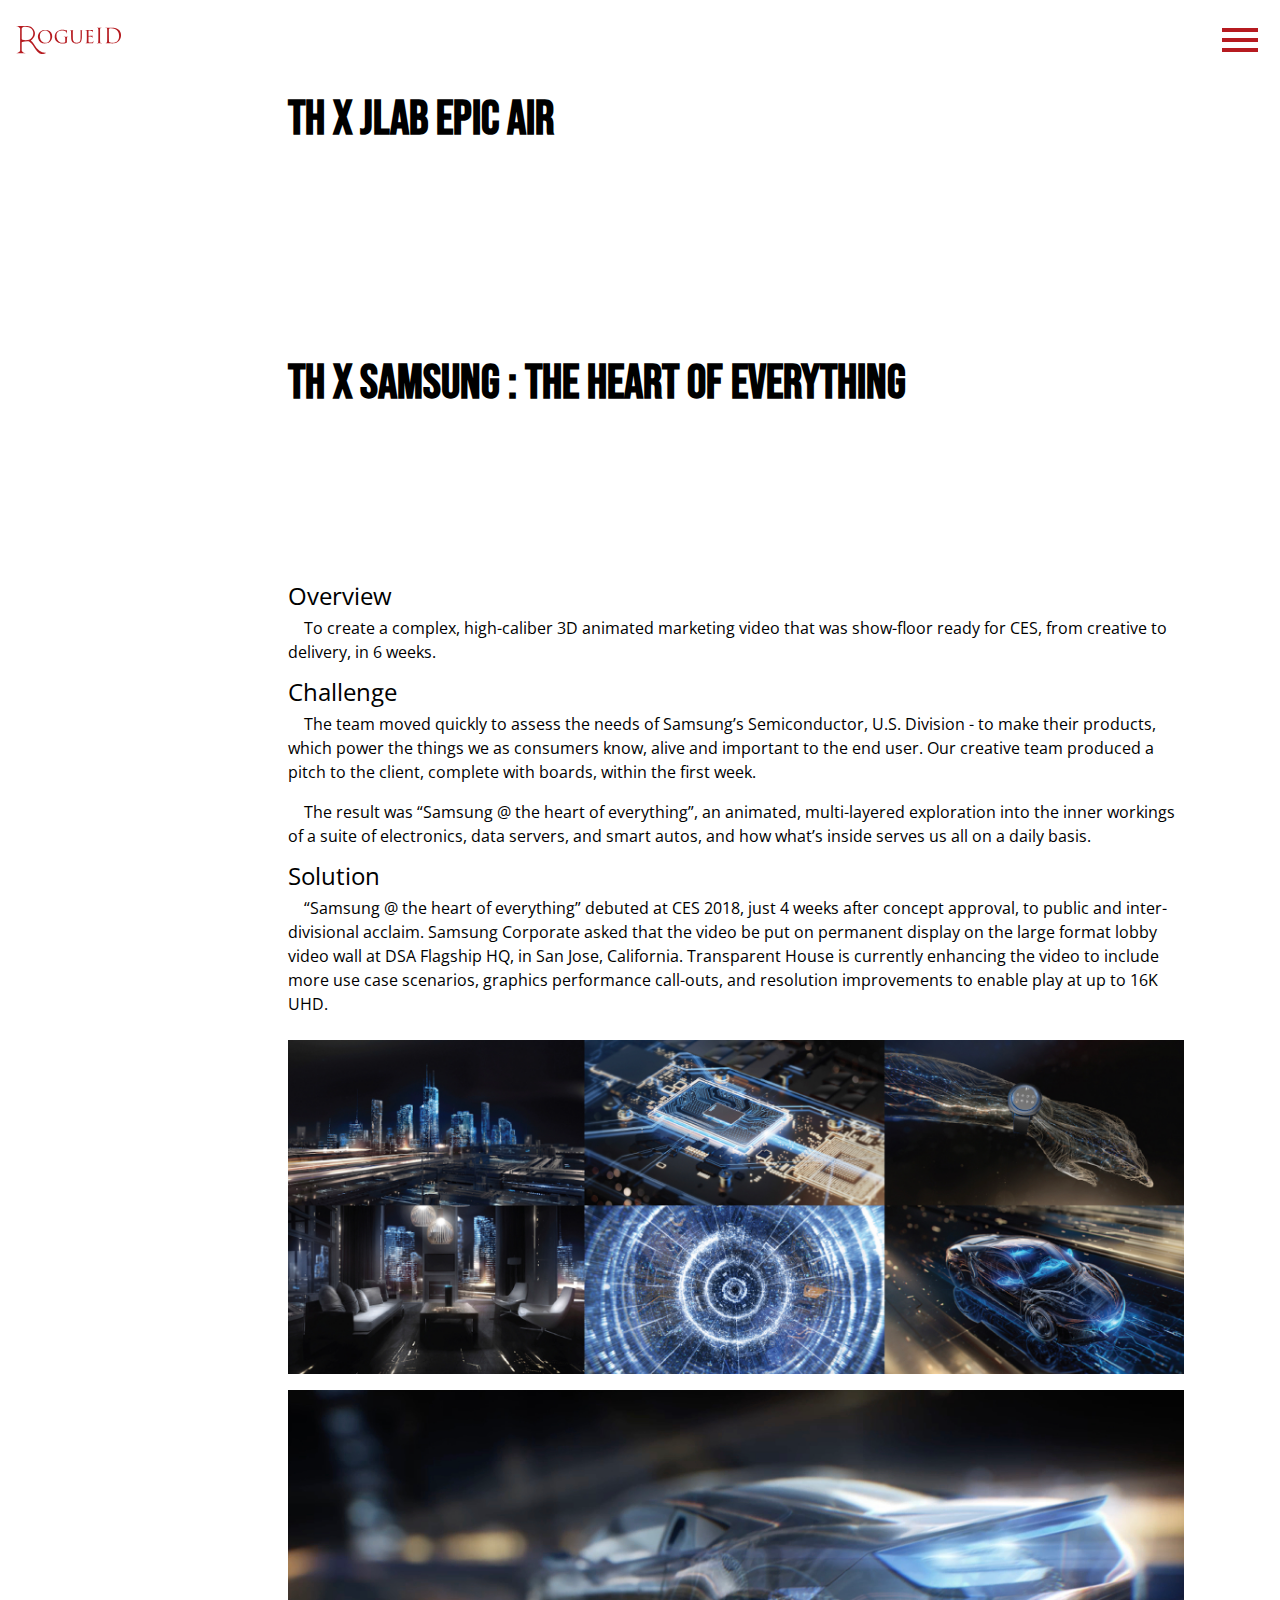
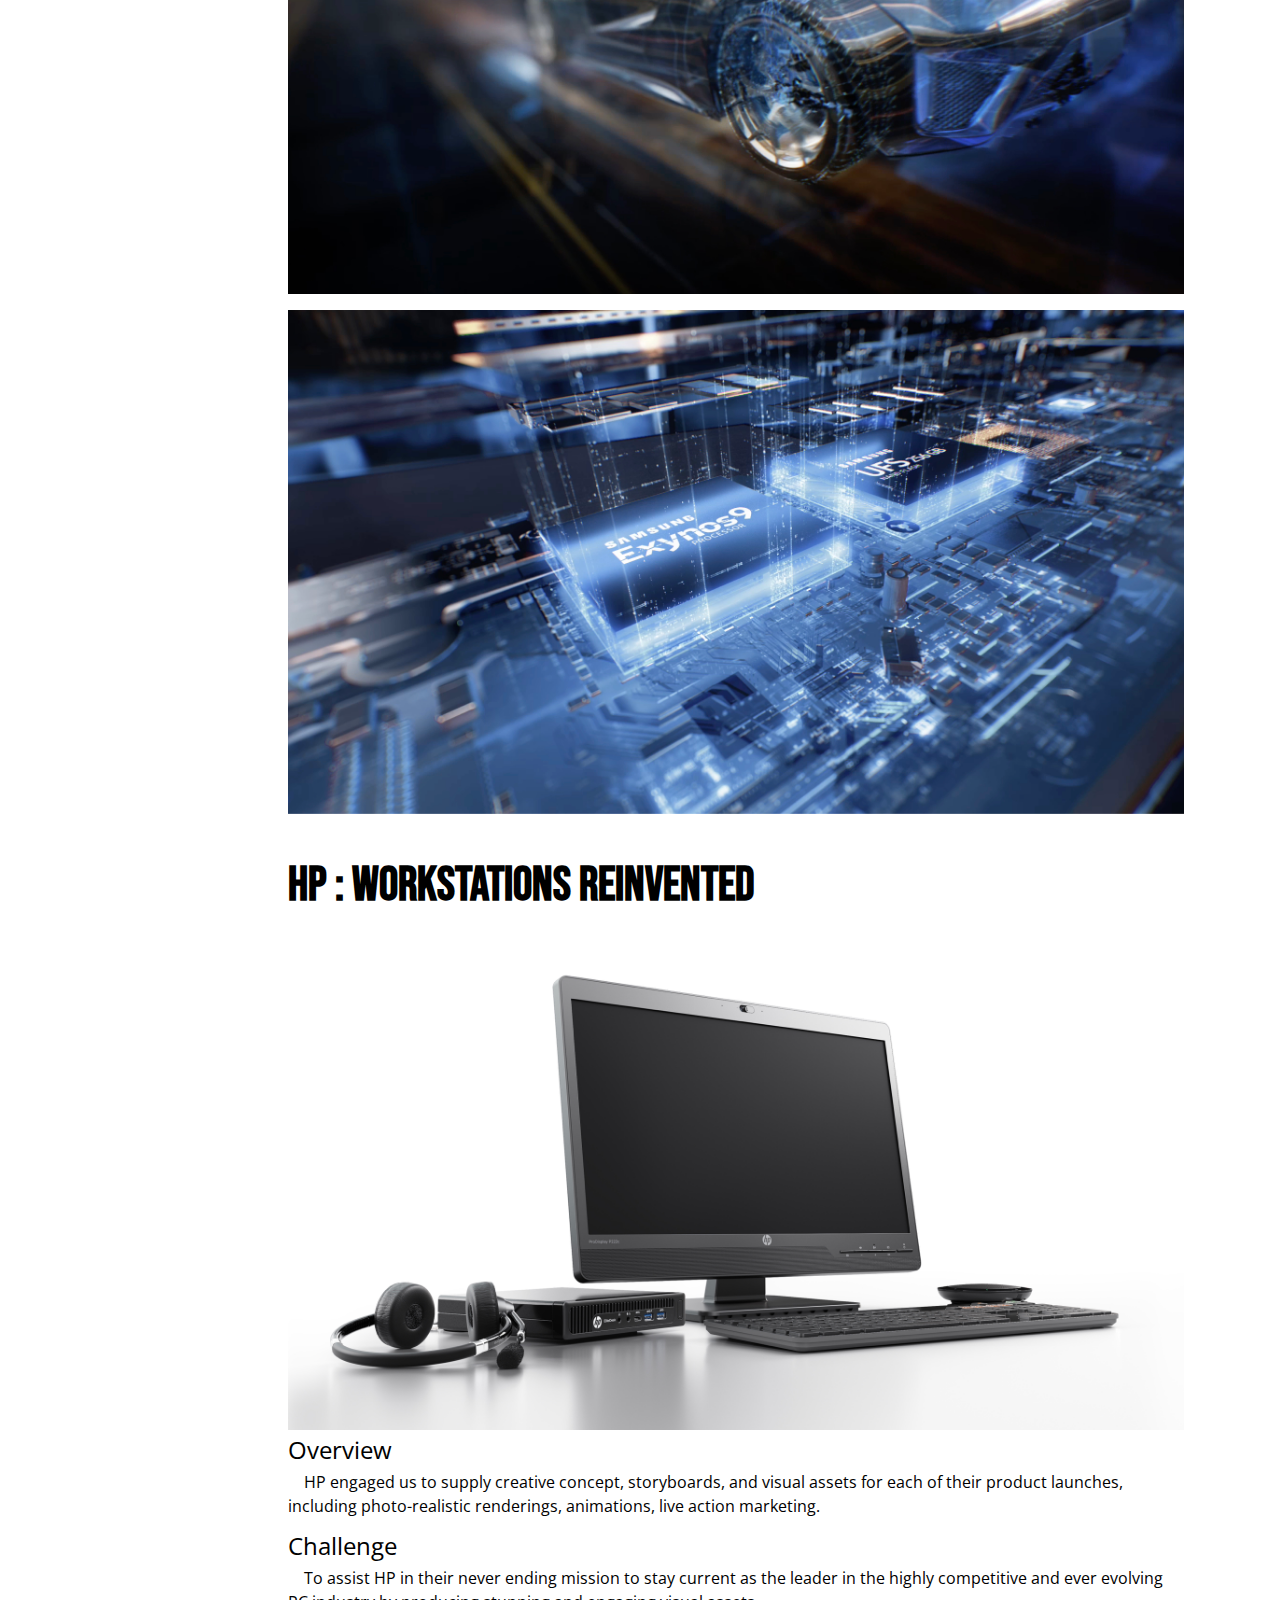
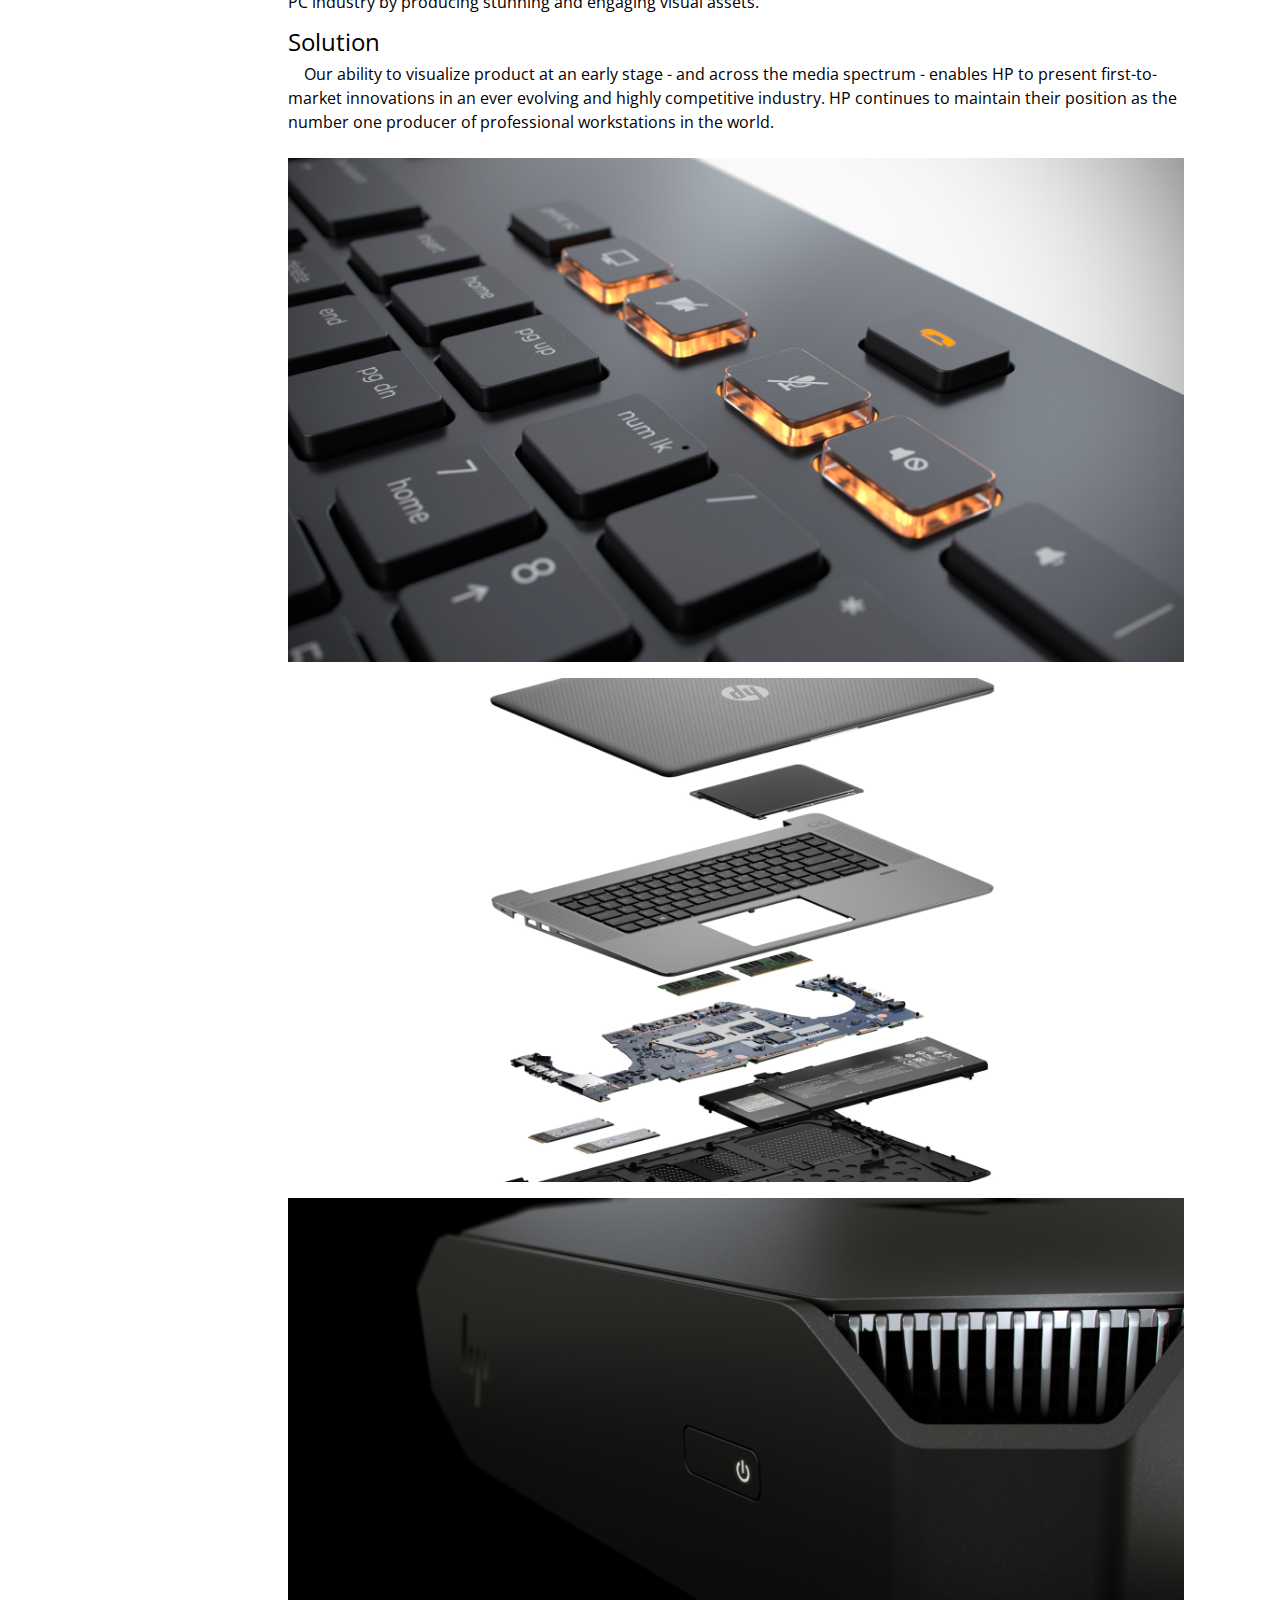
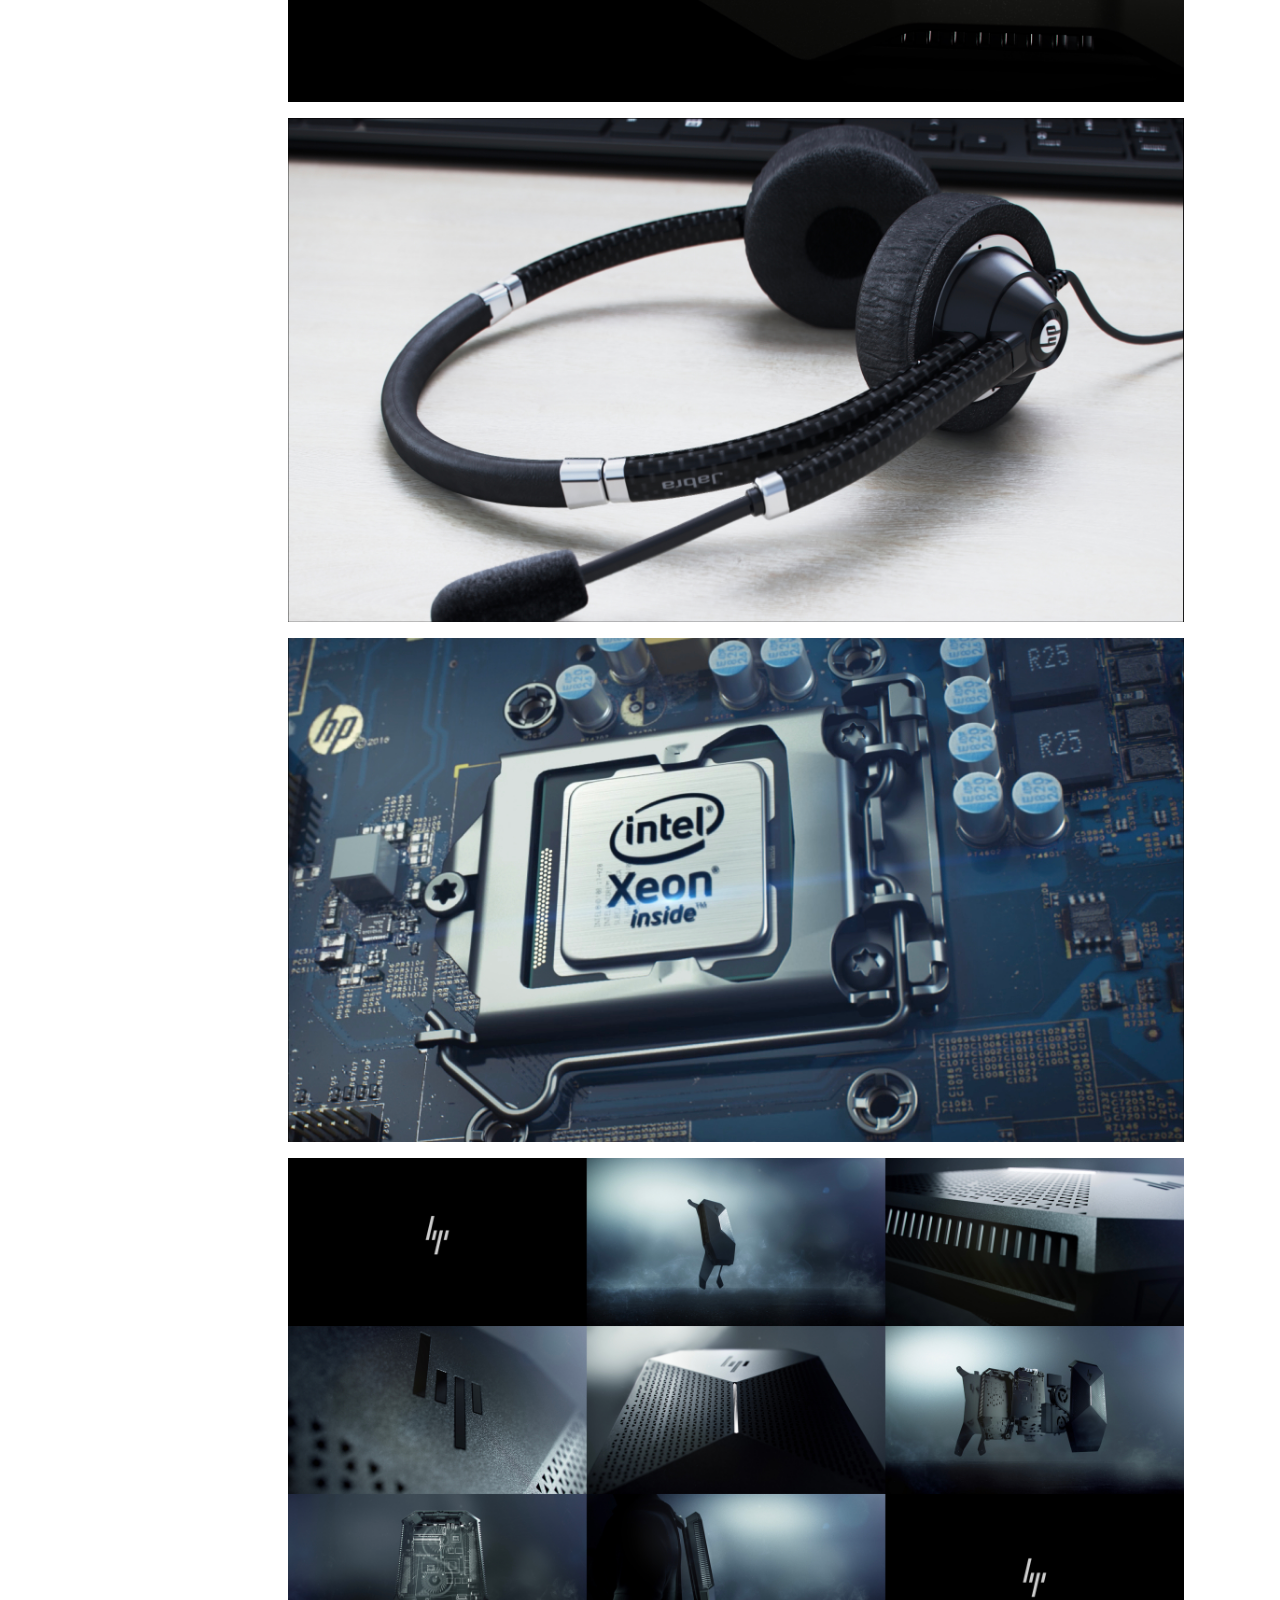
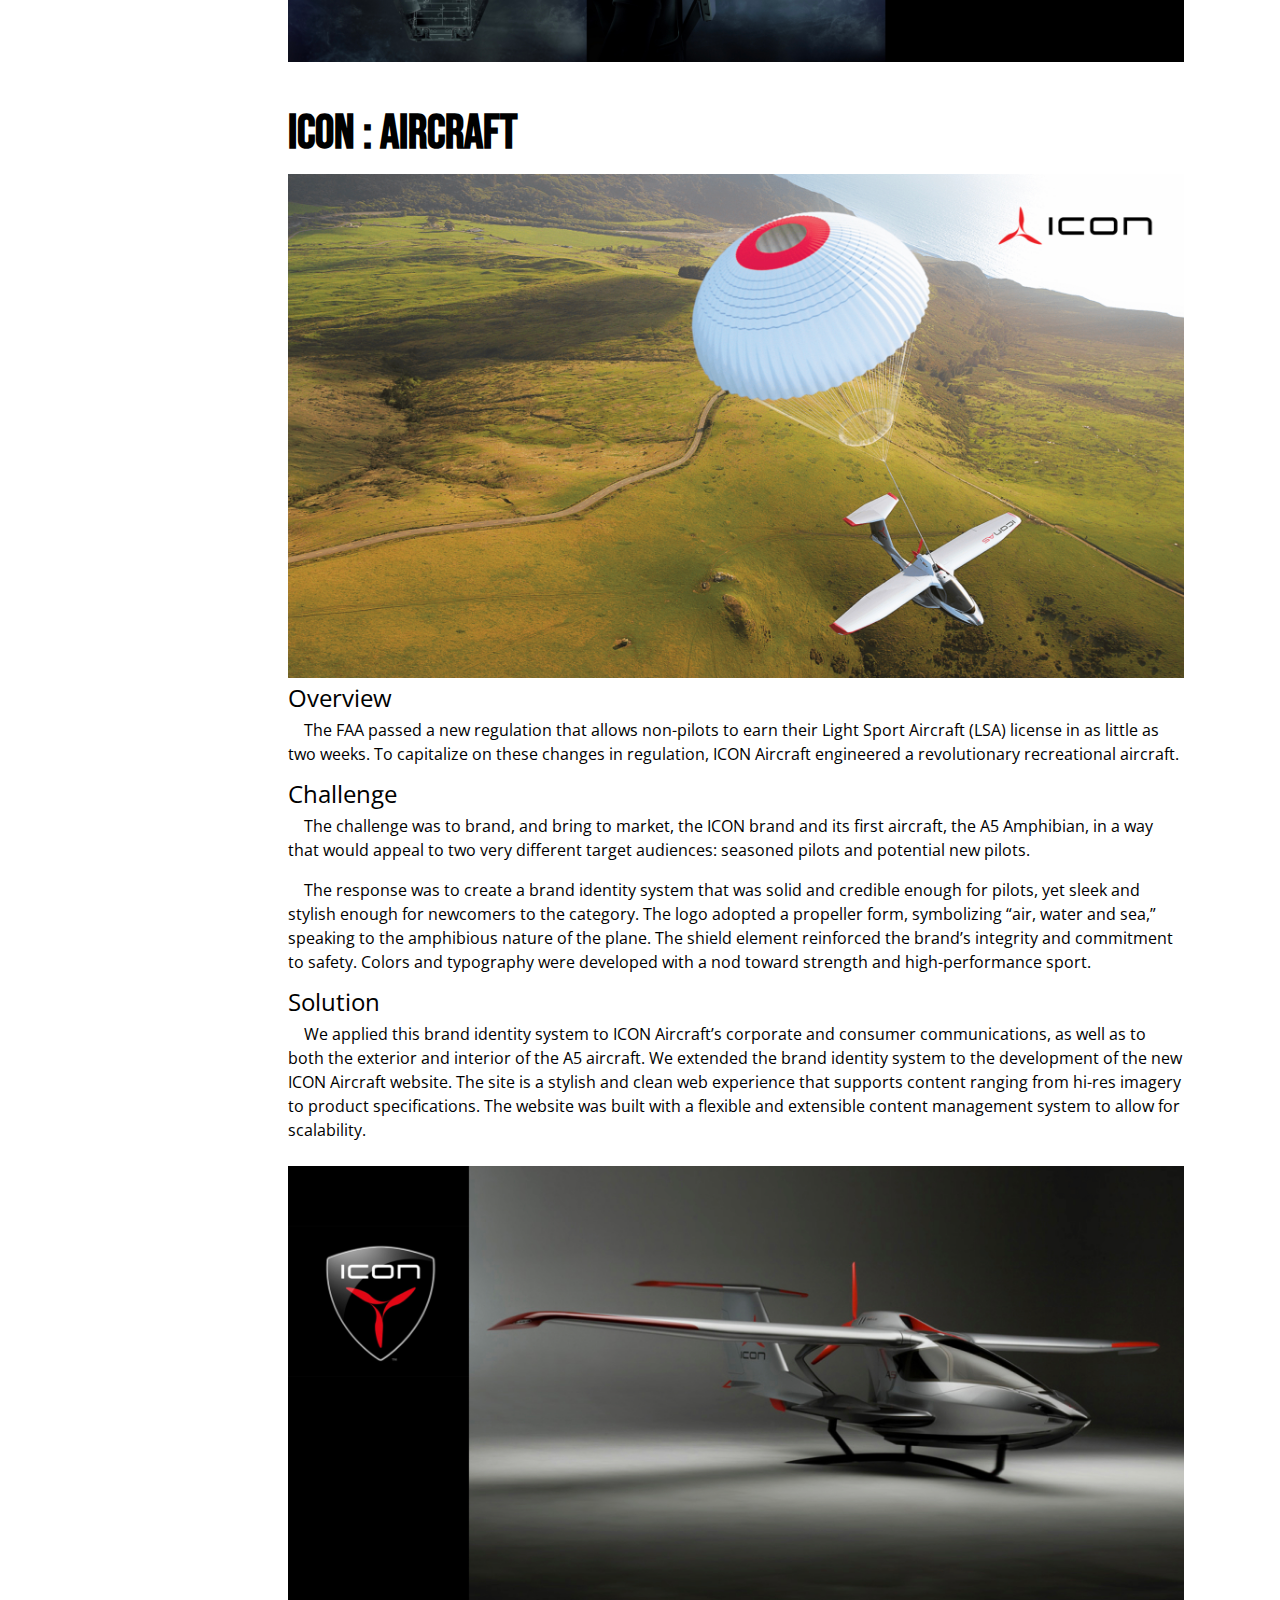
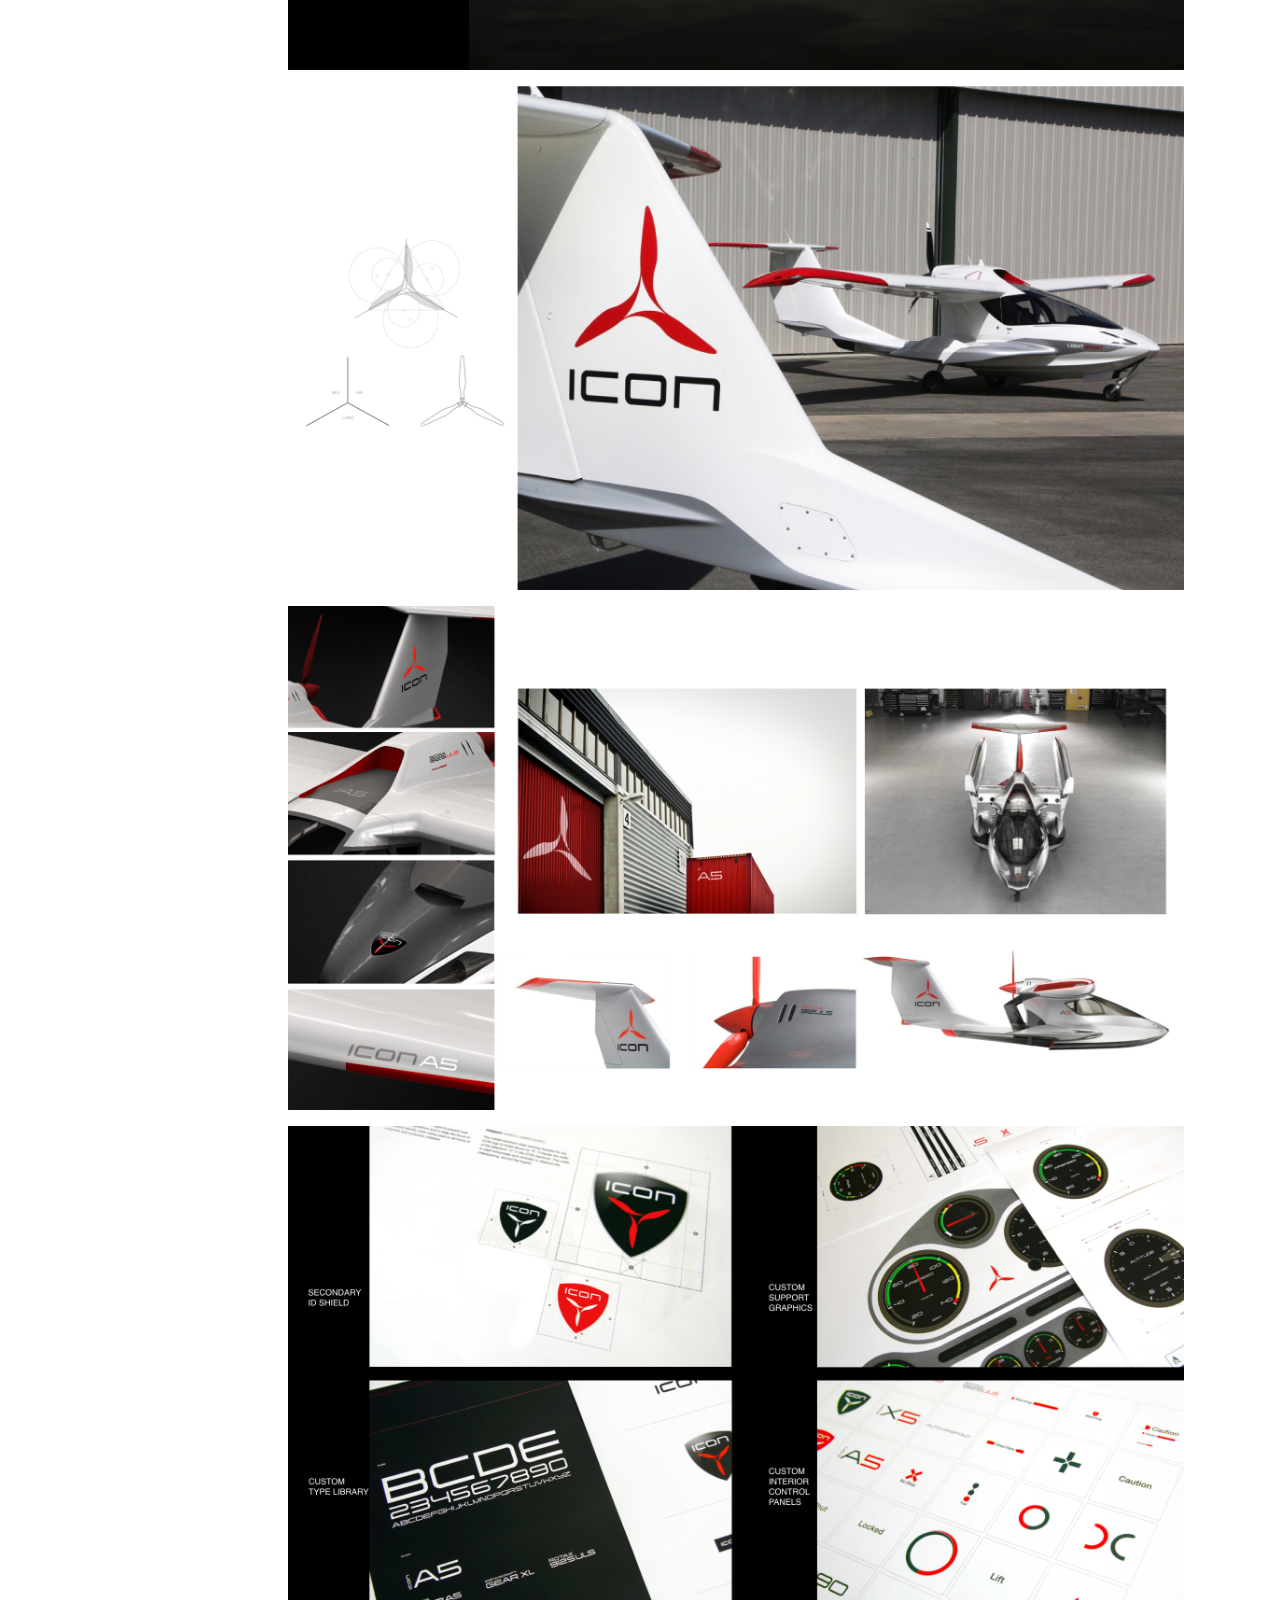
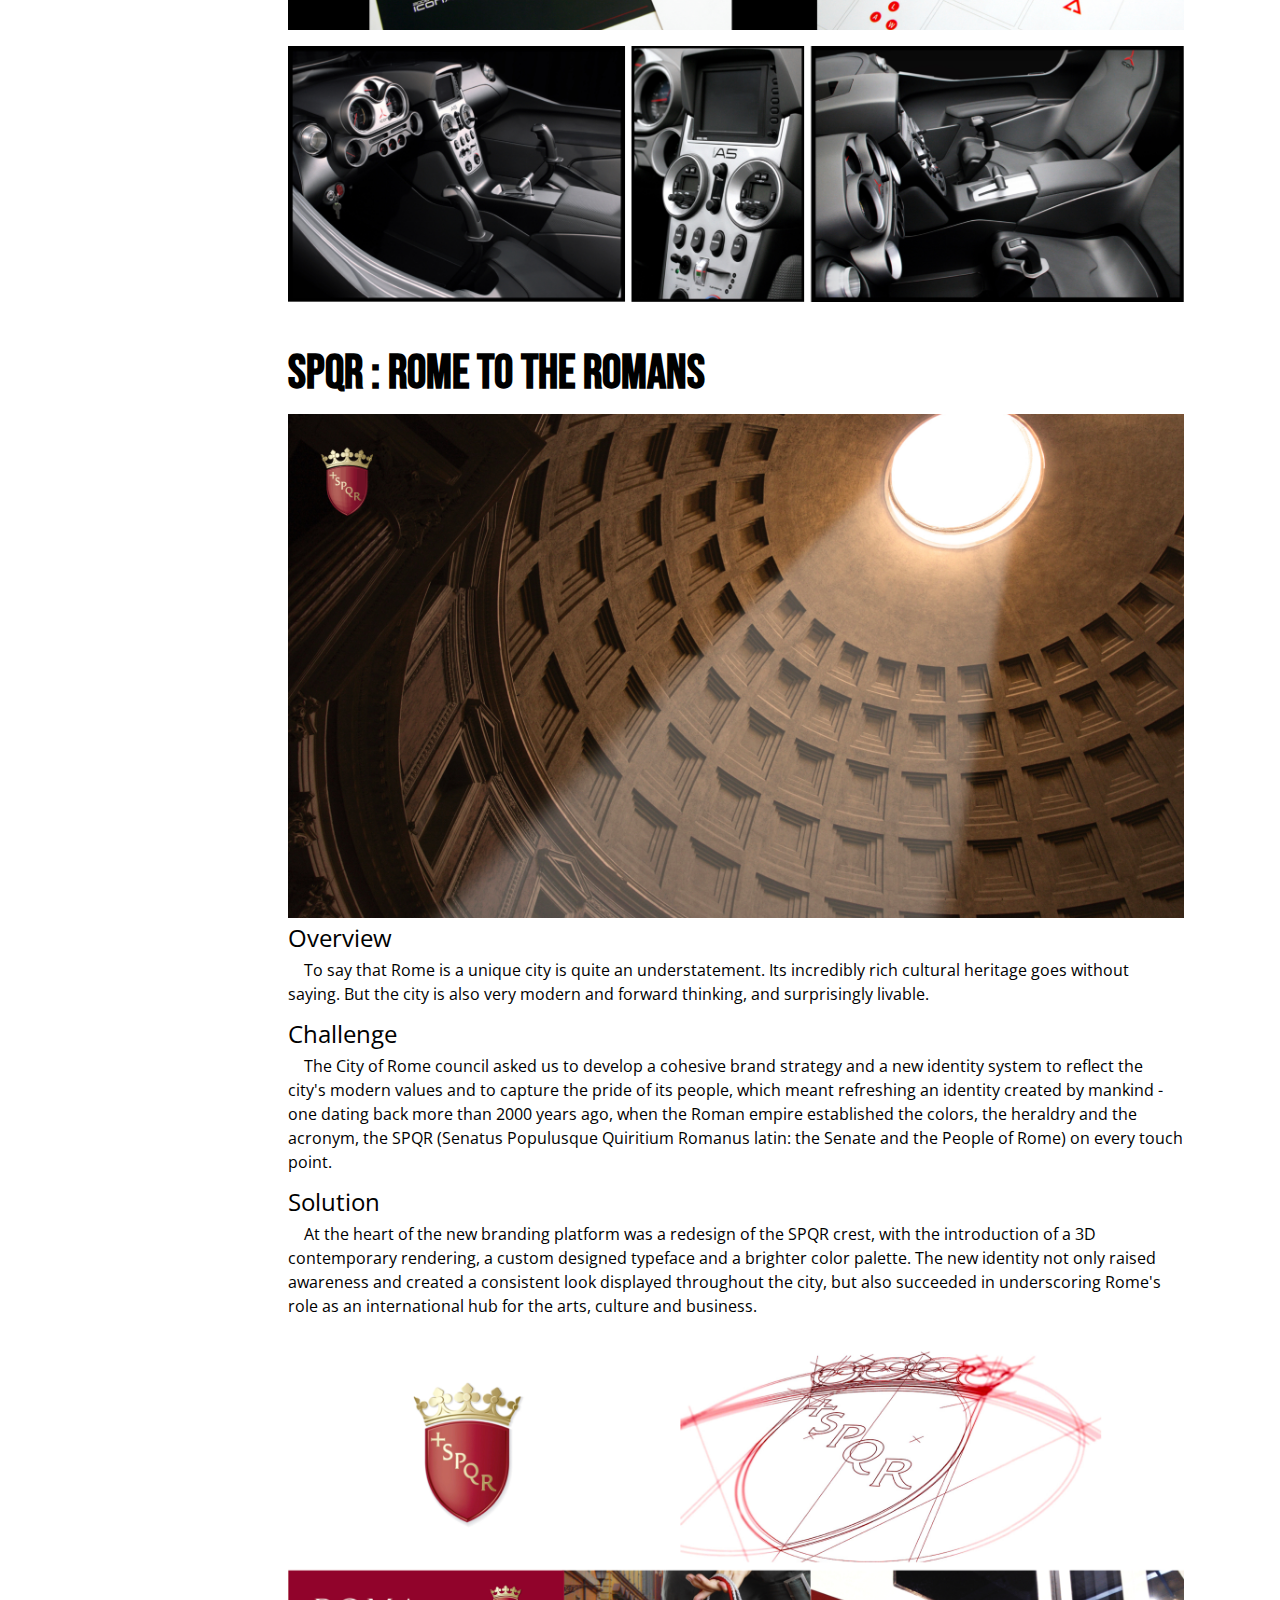
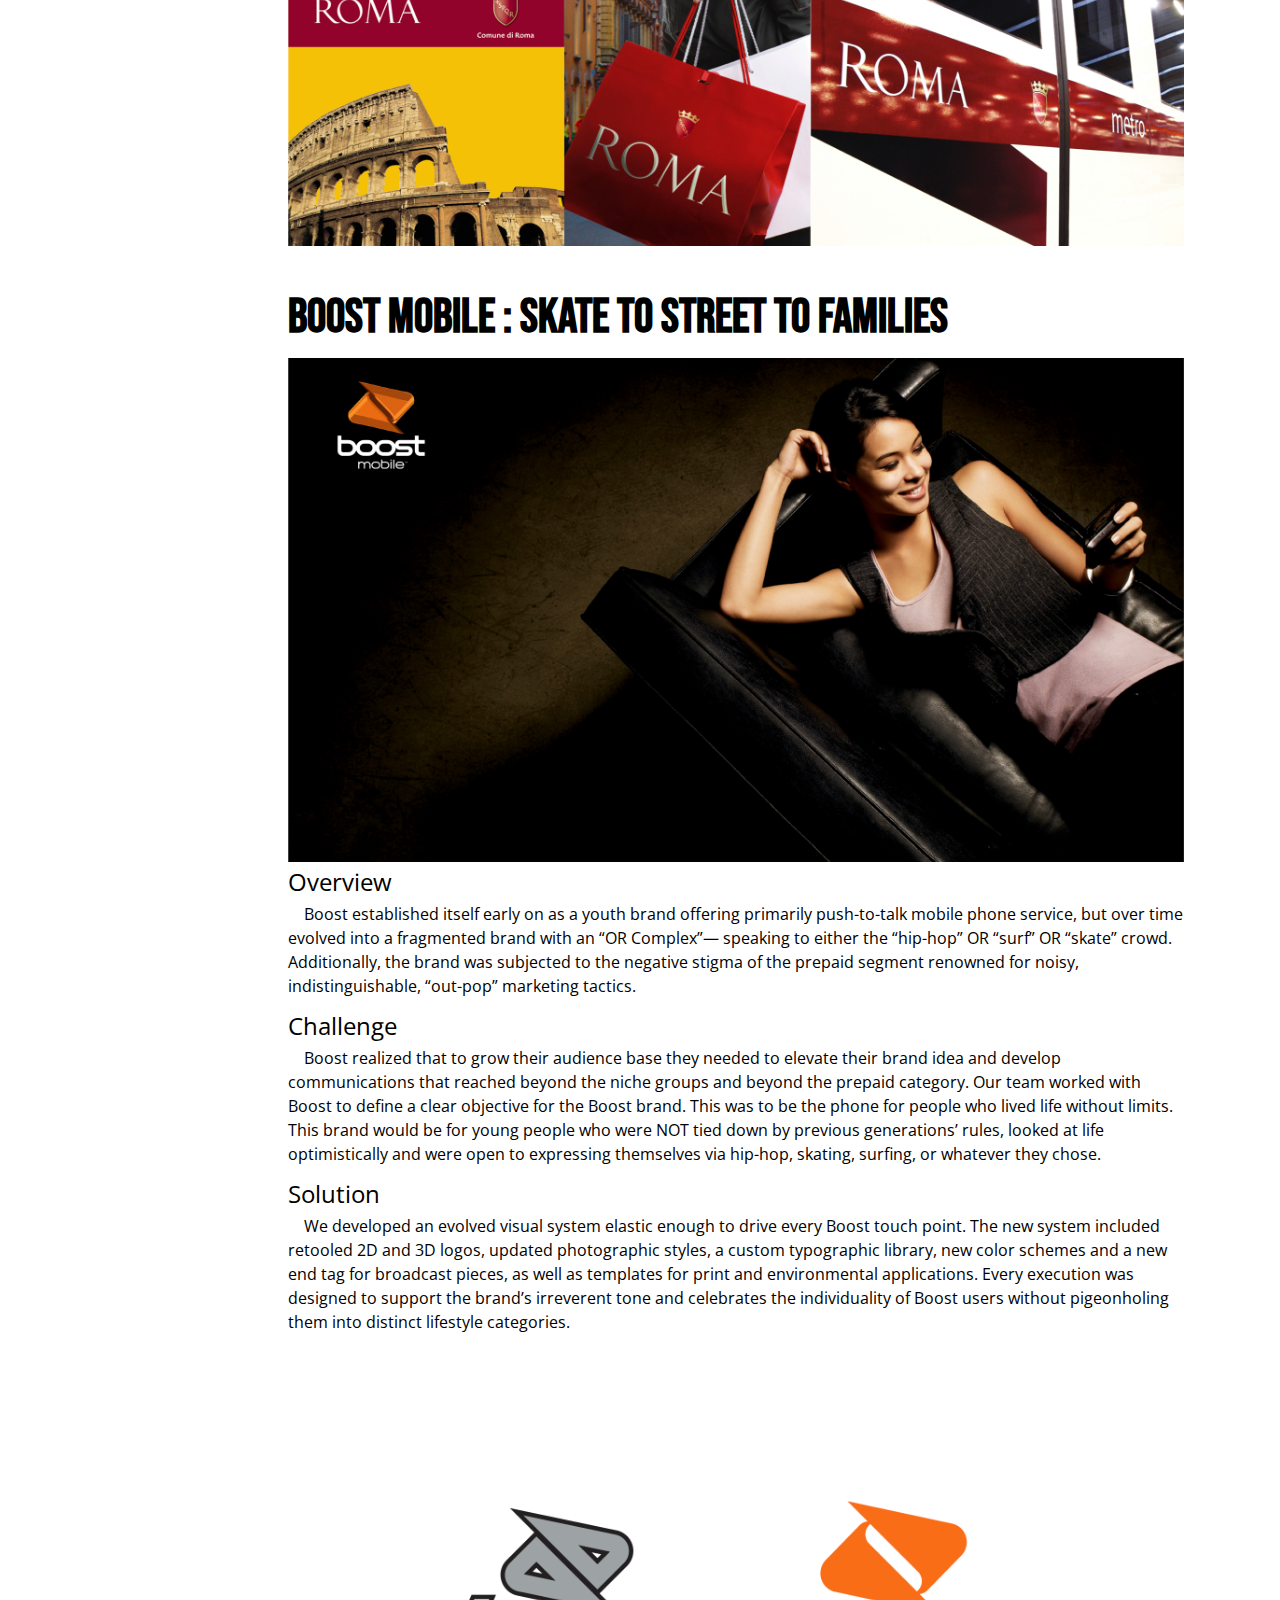
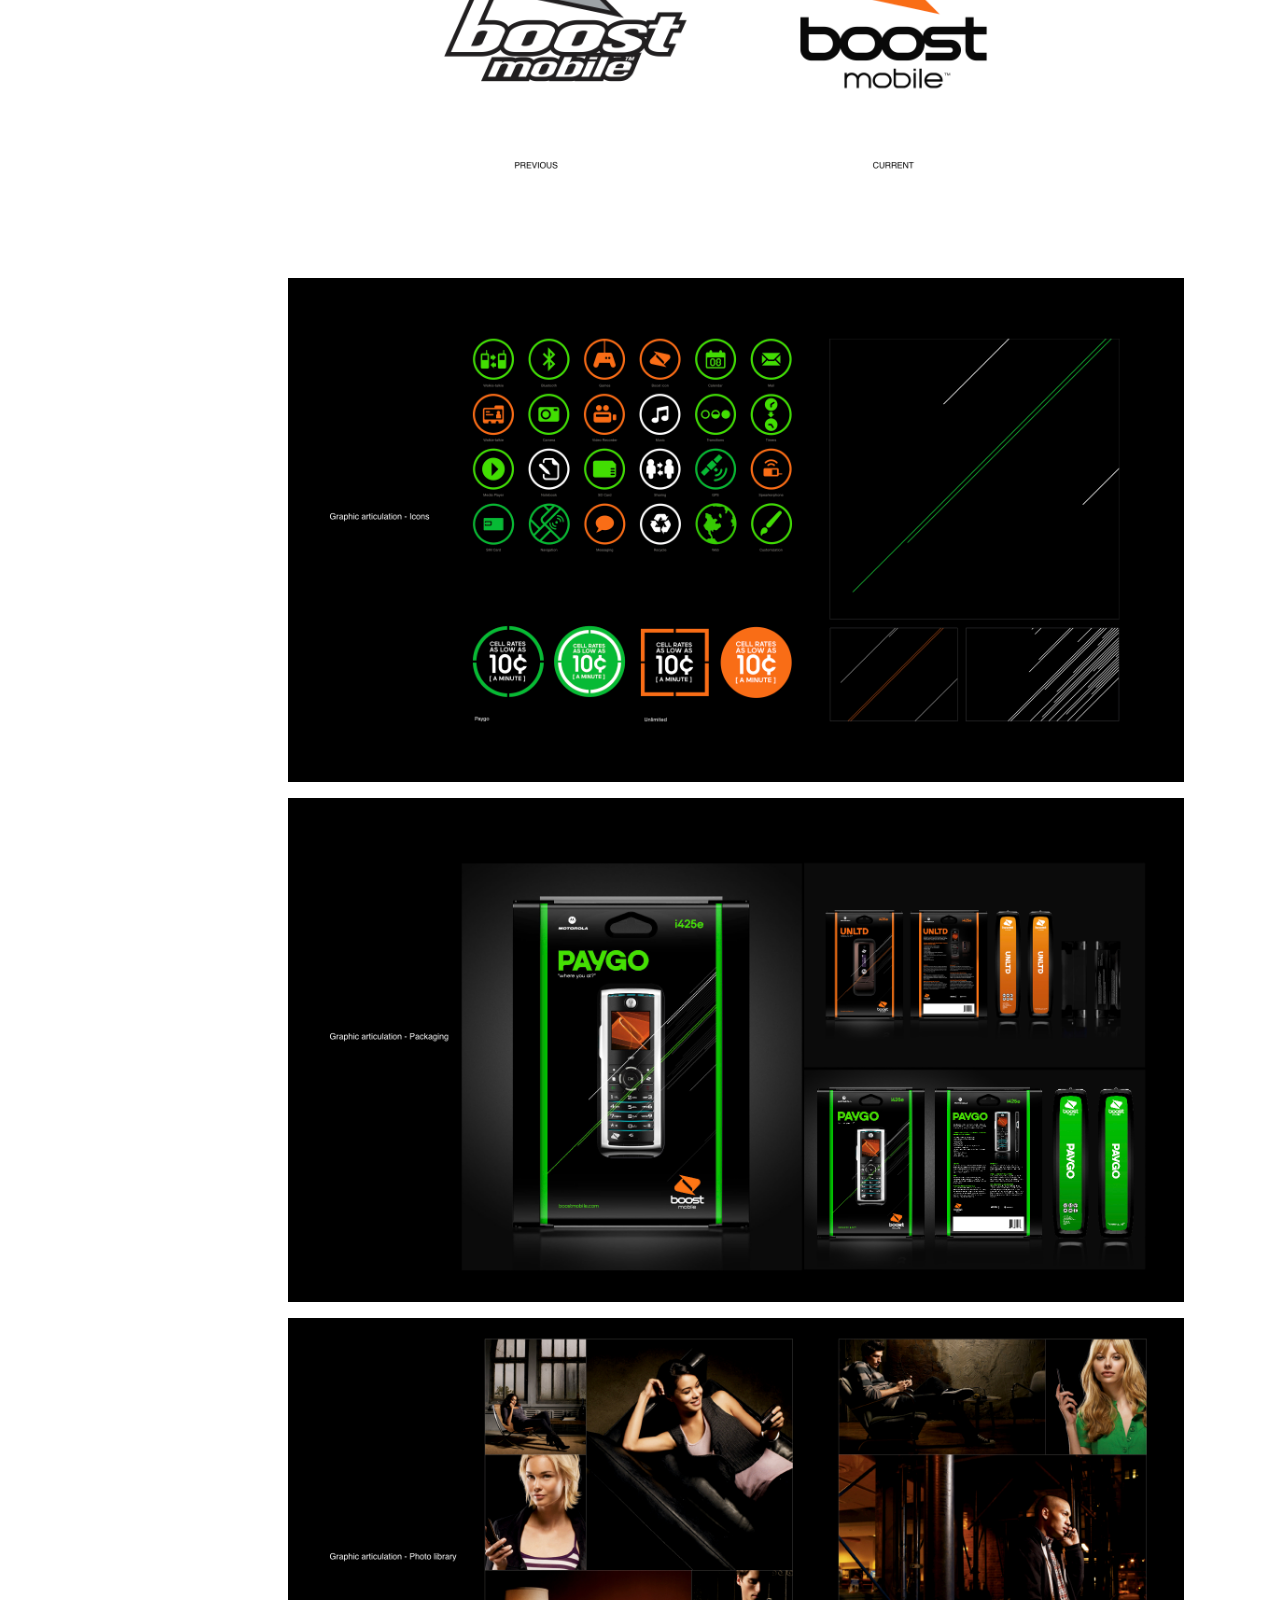
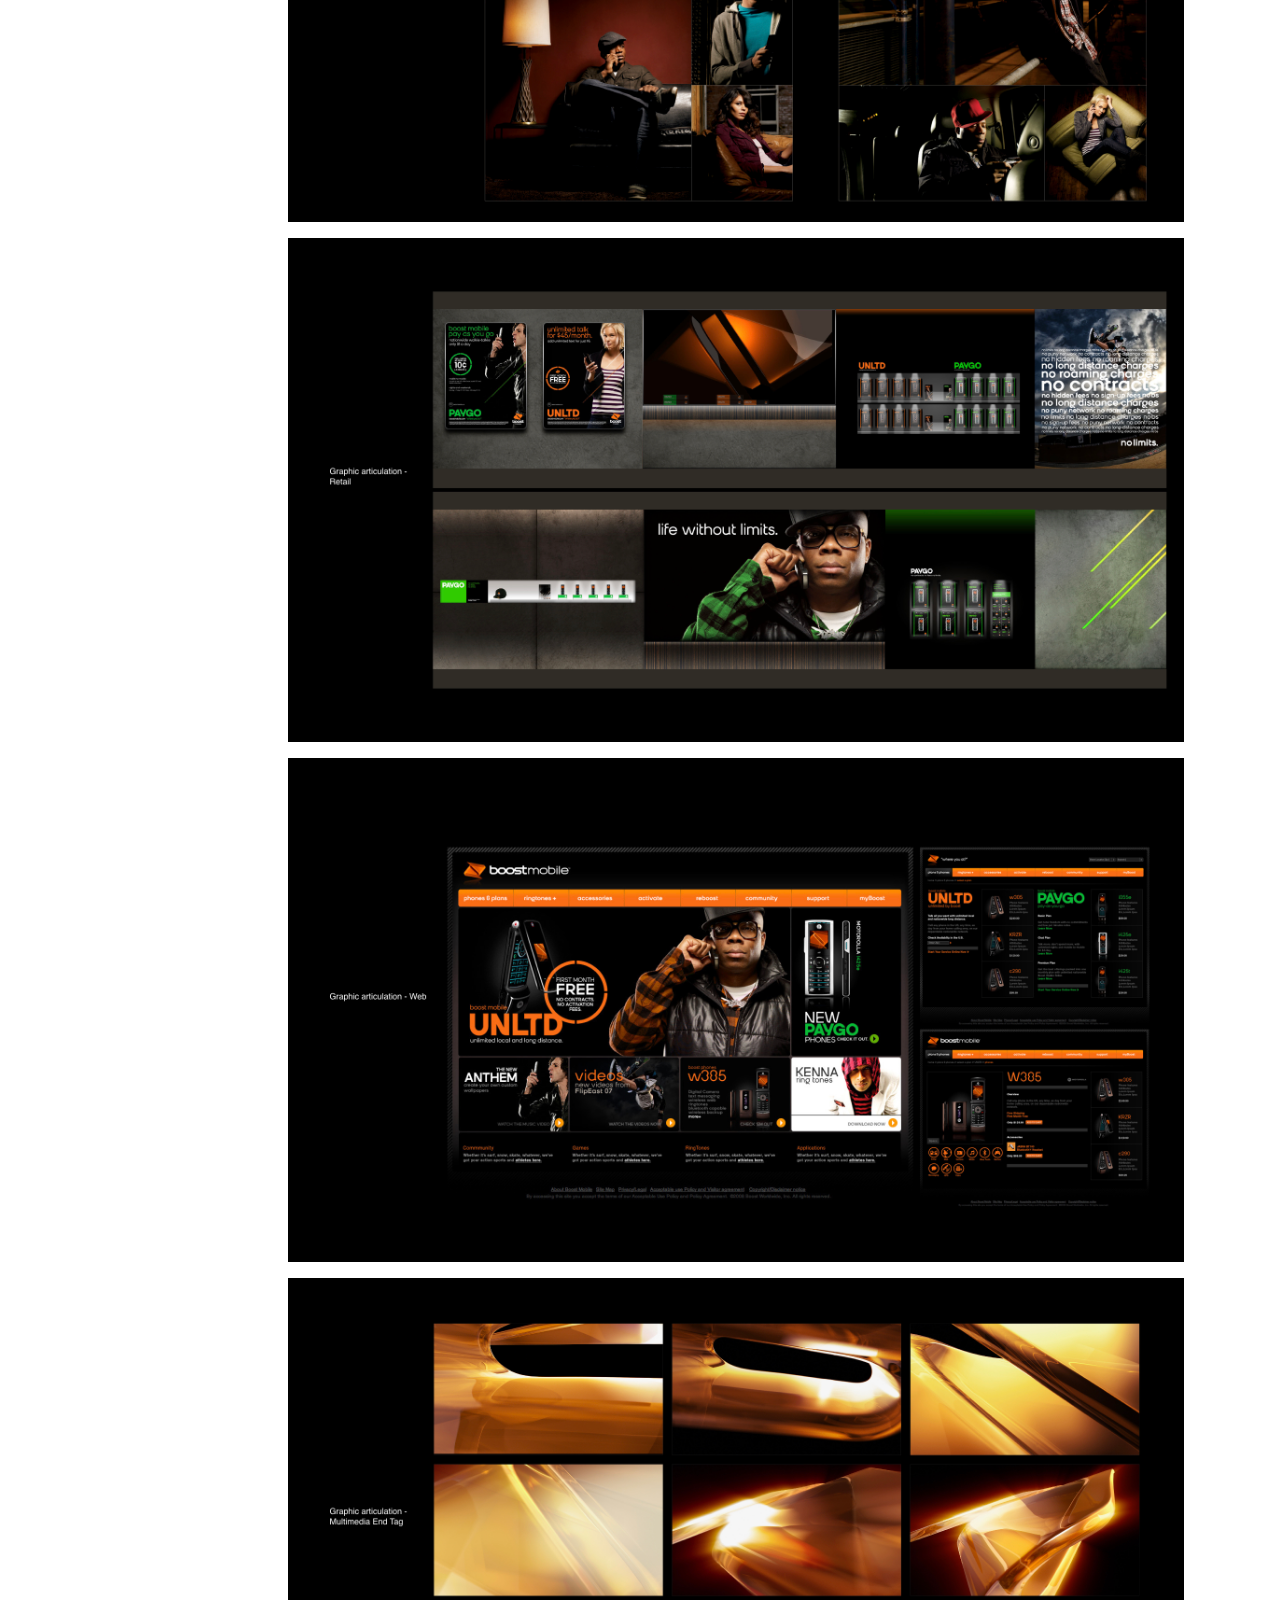
==== work.html @ 90e67fc9 "init commit" ====
<!DOCTYPE html>
<html lang="en">
<head>
    <meta charset="UTF-8">
    <meta http-equiv="X-UA-Compatible" content="IE=edge">
    <meta name="viewport" content="width=device-width, initial-scale=1.0">
    <link rel="stylesheet" type="text/css" href="./css/reset.css">
    <link rel="stylesheet" type="text/css" media="screen" href="./css/style.css">
    <link rel="stylesheet" href="https://fonts.googleapis.com/icon?family=Material+Icons">
    <script src="https://cdnjs.cloudflare.com/ajax/libs/jquery/3.6.0/jquery.min.js"
        integrity="sha512-894YE6QWD5I59HgZOGReFYm4dnWc1Qt5NtvYSaNcOP+u1T9qYdvdihz0PPSiiqn/+/3e7Jo4EaG7TubfWGUrMQ=="
        crossorigin="anonymous" referrerpolicy="no-referrer"></script>
    <link rel="shortcut icon" type="image/png" href="./images/branding/icon.png" />
    <title>Work</title>
</head>
<body>
    <nav>
        <logo><a href="./index.html"><img src="./images/branding/logo.svg"/></a></logo>
        <span id="hamburger" class="material-icons">
            menu
        </span>
        <side-bar>
            <h3><a href="./index.html" class="effect-underline">Home</a></h3>
            <h3><a href="./index.html#about" class="effect-underline">About</a></h3>
            <h3><a href="./index.html#contact" class="effect-underline">Contact</a></h3>
        </side-bar>
    </nav>
    <modal>
        <h2 class="close">X</h2>
        <img src="">
        <video autoplay loop poster=""><source src="" type="video/mp4"/></video>
    </modal>
    <case-studies>
        <div class="case-study" id="tp1">
            <h1>TH x JLab Epic Air</h1>
            <video autoplay muted loop>
                <source src="./images/transparent-house/CaseStudy1-THxJLabEpicAir.mp4" type="video/mp4"/>
            </video>
        </div>
        <div class="case-study" id="tp2">
            <h1>TH x Samsung : The Heart of Everything</h1>
            <video autoplay muted loop>
                <source src="./images/transparent-house/CaseStudy2-THxSamsungTheHeartofEverything.mp4" type="video/mp4"/>
            </video>
            <h4>Overview</h4>
            <div class="paragraph">
                <p>To create a complex, high-caliber 3D animated marketing video that was show-floor ready for CES, from creative to delivery, in 6 weeks. </p>
            </div>
            <h4>Challenge</h4>
            <div class="paragraph">
                <p>The team moved quickly to assess the needs of Samsung’s Semiconductor, U.S. Division - to make their products, which power the things we as consumers know, alive and important to the end user. Our creative team produced a pitch to the client, complete with boards, within the first week.</p>
            </div>
            <div class="paragraph">
                <p>The result was “Samsung @ the heart of everything”, an animated, multi-layered exploration into the inner workings of a suite of electronics, data servers, and smart autos, and how what’s inside serves us all on a daily basis.</p>
            </div>
            <h4>Solution</h4>
            <div class="paragraph">
                <p>“Samsung @ the heart of everything” debuted at CES 2018, just 4 weeks after concept approval, to public and inter-divisional acclaim. Samsung Corporate asked that the video be put on permanent display on the large format lobby video wall at DSA Flagship HQ, in San Jose, California. Transparent House is currently enhancing the video to include more use case scenarios, graphics performance call-outs, and resolution improvements to enable play at up to 16K UHD.</p>
            </div>
            <div class="work-picture">
                <img src="./images/transparent-house/samsung1.jpg"/>
            </div>
            <div class="work-picture">
                <img src="./images/transparent-house/samsung2.jpeg"/>
            </div>
            <div class="work-picture">
                <img src="./images/transparent-house/samsung3.jpeg"/>
            </div>
        </div>
        <div class="case-study" id="tp5">
            <h1>HP : Workstations Reinvented</h1>
            <div class="work-picture">
                <img src="./images/transparent-house/hp/hp.001.jpeg"/>
            </div>
            <h4>Overview</h4>
            <div class="paragraph">
                <p>HP engaged us to supply creative concept, storyboards, and visual assets for each of their product launches, including photo-realistic renderings, animations, live action marketing.</p>
            </div>
            <h4>Challenge</h4>
            <div class="paragraph">
                <p>To assist HP in their never ending mission to stay current as the leader in the highly competitive and ever evolving PC industry by producing stunning and engaging visual assets.</p>
            </div>
            <h4>Solution</h4>
            <div class="paragraph">
                <p>Our ability to visualize product at an early stage - and across the media spectrum - enables HP to present first-to-market innovations in an ever evolving and highly competitive industry. HP continues to maintain their position as the number one producer of professional workstations in the world.</p>
            </div>
            <div class="work-picture">
                <img src="./images/transparent-house/hp/hp.002.jpeg"/>
            </div>
            <div class="work-picture">
                <img src="./images/transparent-house/hp/hp.003.jpeg"/>
            </div>
            <div class="work-picture">
                <img src="./images/transparent-house/hp/hp.004.jpeg"/>
            </div>
            <div class="work-picture">
                <img src="./images/transparent-house/hp/hp.005.jpeg"/>
            </div>
            <div class="work-picture">
                <img src="./images/transparent-house/hp/hp.006.jpeg"/>
            </div>
            <div class="work-picture">
                <img src="./images/transparent-house/hp/hp.007.jpeg"/>
            </div>
        </div>
        <div class="case-study" id="tp4">
            <h1>Icon : aircraft</h1>
            <div class="work-picture">
                <img src="./images/other/icon/icon.001.jpeg"/>
            </div>
            <h4>Overview</h4>
            <div class="paragraph">
                <p>The FAA passed a new regulation that allows non-pilots to earn their Light Sport Aircraft (LSA) license in as little as two weeks. To capitalize on these changes in regulation, ICON Aircraft engineered a revolutionary recreational aircraft.</p>
            </div>
            <h4>Challenge</h4>
            <div class="paragraph">
                <p>The challenge was to brand, and bring to market, the ICON brand and its first aircraft, the A5 Amphibian, in a way that would appeal to two very different target audiences: seasoned pilots and potential new pilots.</p>
            </div>
            <div class="paragraph">
                <p>The response was to create a brand identity system that was solid and credible enough for pilots, yet sleek and stylish enough for newcomers to the category. The logo adopted a propeller form, symbolizing “air, water and sea,” speaking to the amphibious nature of the plane. The shield element reinforced the brand’s integrity and commitment to safety. Colors and typography were developed with a nod toward strength and high-performance sport.</p>
            </div>
            <h4>Solution</h4>
            <div class="paragraph">
                <p>We applied this brand identity system to ICON Aircraft’s corporate and consumer communications, as well as to both the exterior and interior of the A5 aircraft. We extended the brand identity system to the development of the new ICON Aircraft website. The site is a stylish and clean web experience that supports content ranging from hi-res imagery to product specifications. The website was built with a flexible and extensible content management system to allow for scalability.</p>
            </div>
            <div class="work-picture">
                <img src="./images/other/icon/icon.002.jpeg"/>
            </div>
            <div class="work-picture">
                <img src="./images/other/icon/icon.003.jpeg"/>
            </div>
            <div class="work-picture">
                <img src="./images/other/icon/icon.004.jpeg"/>
            </div>
            <div class="work-picture">
                <img src="./images/other/icon/icon.005.jpeg"/>
            </div>
            <div class="work-picture">
                <img src="./images/other/icon/icon.006.jpeg"/>
            </div>

        </div>
        <div class="case-study" id="tp6">
            <h1>SPQR : Rome to the Romans</h1>
            <div class="work-picture">
                <img src="./images/muse/spqr/spqr.001.jpeg"/>
            </div>
            <h4>Overview</h4>
            <div class="paragraph">
                <p>To say that Rome is a unique city is quite an understatement. Its incredibly rich cultural heritage goes without saying. But the city is also very modern and forward thinking, and surprisingly livable.</p>
            </div>
            <h4>Challenge</h4>
            <div class="paragraph">
                <p>The City of Rome council asked us to develop a cohesive brand strategy and a new identity system to reflect the city's modern values and to capture the pride of its people, which meant refreshing an identity created by mankind - one dating back more than 2000 years ago, when the Roman empire established the colors, the heraldry and the acronym, the SPQR (Senatus Populusque Quiritium Romanus latin: the Senate and the People of Rome) on every touch point.</p>
            </div>
            <h4>Solution</h4>
            <div class="paragraph">
                <p>At the heart of the new branding platform was a redesign of the SPQR crest, with the introduction of a 3D contemporary rendering, a custom designed typeface and a brighter color palette.  The new identity not only raised awareness and created a consistent look displayed throughout the city, but also succeeded in  underscoring Rome's role as an international hub for the arts, culture and business.</p>
            </div>
            <div class="work-picture">
                <img src="./images/muse/spqr/spqr.002.jpeg"/>
            </div>
        </div>
        <div class="case-study" id="tp3">
            <h1>Boost Mobile : Skate to Street to Families</h1>
            <div class="work-picture">
                <img src="./images/other/boost/boost.001.jpeg"/>
            </div>
            <h4>Overview</h4>
            <div class="paragraph">
                <p>Boost established itself early on as a youth brand offering primarily push-to-talk mobile phone service, but over time evolved into a fragmented brand with an “OR Complex”— speaking to either the “hip-hop” OR “surf” OR “skate” crowd. Additionally, the brand was subjected to the negative stigma of the prepaid segment renowned for noisy, indistinguishable, “out-pop” marketing tactics.</p>
            </div>
            <h4>Challenge</h4>
            <div class="paragraph">
                <p>Boost realized that to grow their audience base they needed to elevate their brand idea and develop communications that reached beyond the niche groups and beyond the prepaid category. Our team worked with Boost to define a clear objective for the Boost brand. This was to be the phone for people who lived life without limits. This brand would be for young people who were NOT tied down by previous generations’ rules, looked at life optimistically and were open to expressing themselves via hip-hop, skating, surfing, or whatever they chose. </p>
            </div>
            <h4>Solution</h4>
            <div class="paragraph">
                <p>We developed an evolved visual system elastic enough to drive every Boost touch point. The new system included retooled 2D and 3D logos, updated photographic styles, a custom typographic library, new color schemes and a new end tag for broadcast pieces, as well as templates for print and environmental applications. Every execution was designed to support the brand’s irreverent tone and celebrates the individuality of Boost users without pigeonholing them into distinct lifestyle categories.</p>
            </div>
            <div class="work-picture">
                <img src="./images/other/boost/boost.002.jpeg"/>
            </div>
            <div class="work-picture">
                <img src="./images/other/boost/boost.003.jpeg"/>
            </div>
            <div class="work-picture">
                <img src="./images/other/boost/boost.004.jpeg"/>
            </div>
            <div class="work-picture">
                <img src="./images/other/boost/boost.005.jpeg"/>
            </div>
            <div class="work-picture">
                <img src="./images/other/boost/boost.006.jpeg"/>
            </div>
            <div class="work-picture">
                <img src="./images/other/boost/boost.007.jpeg"/>
            </div>
            <div class="work-picture">
                <img src="./images/other/boost/boost.008.jpeg"/>
            </div>
        </div>
        <div class="case-study" id="tp7">
            <h1>Orion : hands-free wearable devices</h1>
            <div class="work-picture">
                <img src="./images/muse/orion/orion.001.jpeg"/>
            </div>
            <h4>Overview</h4>
            <div class="paragraph">
                <p>Orion Labs is a technology company that makes wearable devices dedicated to connecting people, organizations, and machines in real time (push-to-talk) using its voice communication platform.</p>
            </div>
            <h4>Challenge</h4>
            <div class="paragraph">
                <p>We were engaged to create the brand strategy, identity, and activation for Orion’s main brand and also its line of wearable technology products. The wearables needed to be positioned and communicated as fashionable to consumers, as well as be portrayed appropriately across each target audience segment.</p>
            </div>
            <h4>Solution</h4>
            <div class="paragraph">
                <p>With different target audience per wearable, MUSE developed three different identities for each product – tying each product back to the master brand. With a shifting business model, it allowed for flexibility for the Orion master brand.</p>
            </div>
            <div class="work-picture">
                <img src="./images/muse/orion/orion.002.jpeg"/>
            </div>
            <div class="work-picture">
                <img src="./images/muse/orion/orion.003.jpeg"/>
            </div>
            <div class="work-picture">
                <img src="./images/muse/orion/orion.004.jpeg"/>
            </div>
            <div class="work-picture">
                <img src="./images/muse/orion/orion.005.jpeg"/>
            </div>
            <div class="work-picture">
                <img src="./images/muse/orion/orion.006.jpeg"/>
            </div>
            <div class="work-picture">
                <img src="./images/muse/orion/orion.007.jpeg"/>
            </div>
            <div class="work-picture">
                <img src="./images/muse/orion/orion.008.jpeg"/>
            </div>
        </div>
        <div class="case-study" id="tp8">
            <h1>Hyatt : new corporate connector</h1>
            <div class="work-picture">
                <img src="./images/muse/hayatt/hayatt.001.jpeg"/>
            </div>
            <h4>Overview</h4>
            <div class="paragraph">
                <p>Hyatt Regency is Hyatt's flagship hotel brand of mid to large scale premium hotels targeting both leisure and business travelers, worldwide. Hyatt Regency is a place where dynamic interactions—from quick coffee dates and shared culinary experiences, to meetings and special events—fuel the energy in its spaces.</p>
            </div>
            <h4>Challenge</h4>
            <div class="paragraph">
                <p>Hyatt Regency had launched a new logo in 2014, but it lacked a comprehensive and meaningful design system to be applied globally. We were commissioned in 2015 to create a new brand platform and to implement the global guidelines that would consolidate their existing marketing collateral and provide a benchmark for quality and consistency across all communications at all properties worldwide.</p>
            </div>
            <h4>Solution</h4>
            <div class="paragraph">
                <p>Inspired by the brand logo shape, a ground-breaking and energizing brand system has been developed, to reinforce the brand as a space for meaningful connections and enrichment. The hive (logo) is a dynamic visual representation of our guests’ journey through the Hyatt Regency brand experience. The resulting work for Hyatt Regency provides guidance on design elements, imagery, logo applications, typography as well as the brand’s digital and offline presence. A comprehensive series of brand guidelines were provided, allowing Hyatt to effectively communicate the same tone of voice and visual presence with multiple audiences, worldwide.</p>
            </div>
            <div class="work-picture">
                <img src="./images/muse/hayatt/hayatt.002.jpeg"/>
            </div>
            <div class="work-picture">
                <img src="./images/muse/hayatt/hayatt.003.jpeg"/>
            </div>
            <div class="work-picture">
                <img src="./images/muse/hayatt/hayatt.004.jpeg"/>
            </div>
        </div>
        <div class="case-study" id="tp9">
            <h1>Milano : Italy to the world</h1>
            <div class="work-picture">
                <img src="./images/muse/milano/milano.001.jpeg"/>
            </div>
            <h4>Overview</h4>
            <div class="paragraph">
                <p>Milan is recognized as a world fashion and design capital, with a major global influence in commerce, industry, music, sport, literature and art. The city has a rich cultural heritage and legacy, and has a unique cuisine.</p>
            </div>
            <h4>Challenge</h4>
            <div class="paragraph">
                <p>The Milan Council asked to position Milan among the most cosmopolitan cities in Europe through a complete redesign of its visual assets that could reflect the city's values. Our challenge was to define, leverage, and promote Milan's unique strengths and characteristics to a wide range of international audiences.</p>
            </div>
            <h4>Solution</h4>
            <div class="paragraph">
                <p>The visual expression that we created of the brand was a contemporary rendering of the powerful and energetic Ambrosian emblem with the introduction of a new custom designed typeface. The identity was implemented across the entire urban experience, including public transportation. The new identity is bold and contemporary, yet approachable.</p>
            </div>
            <div class="work-picture">
                <img src="./images/muse/milano/milano.002.jpeg"/>
            </div>
            <div class="work-picture">
                <img src="./images/muse/milano/milano.003.jpeg"/>
            </div>
        </div>
    </case-studies>
    <script type="text/javascript" src="./scripts/index.js"></script>
</body>
</html>
---- css/style.css ----
@import url("https://fonts.googleapis.com/css2?family=Bebas+Neue&family=Open+Sans&display=swap");
body {
  font-family: 'Open Sans', sans-serif;
  font-size: 16px;
  color: #000000;
  -webkit-font-smoothing: antialiased;
  text-rendering: optimizeLegibility;
}

h1 {
  font-family: 'Bebas Neue', sans-serif;
  font-size: 3em;
  font-weight: bold;
}

h2 {
  font-family: 'Bebas Neue', sans-serif;
  font-size: 2.5em;
}

h3 {
  font-size: 2em;
}

h4 {
  font-size: 1.5em;
}

p {
  line-height: 1.25;
}

a,
a:active,
a:focus {
  text-decoration: none;
  color: #b61b20;
  outline: none;
}

/*effect-underline*/
a.effect-underline {
  position: relative;
}

a.effect-underline:after {
  content: '';
  position: absolute;
  left: 0;
  display: inline-block;
  height: 1em;
  width: 100%;
  border-bottom: 1px solid;
  margin-top: 10px;
  opacity: 0;
  -webkit-transition: opacity 0.35s, -webkit-transform 0.35s;
  transition: opacity 0.35s, -webkit-transform 0.35s;
  transition: opacity 0.35s, transform 0.35s;
  transition: opacity 0.35s, transform 0.35s, -webkit-transform 0.35s;
  -webkit-transform: scale(0, 1);
          transform: scale(0, 1);
}

a.effect-underline:hover:after {
  opacity: 1;
  -webkit-transform: scale(1);
          transform: scale(1);
}

nav {
  top: 0;
  position: fixed;
  display: -webkit-box;
  display: -ms-flexbox;
  display: flex;
  -webkit-box-orient: horizontal;
  -webkit-box-direction: normal;
      -ms-flex-direction: row;
          flex-direction: row;
  -webkit-box-pack: justify;
      -ms-flex-pack: justify;
          justify-content: space-between;
  -webkit-box-align: center;
      -ms-flex-align: center;
          align-items: center;
  width: 100vw;
  z-index: 900;
}

nav logo {
  margin: 1rem;
  cursor: pointer;
}

nav logo img {
  height: 1.75rem;
}

nav #hamburger {
  z-index: 999;
  margin: 1rem;
  font-size: 3rem;
  cursor: pointer;
  color: #b61b20;
}

nav side-bar {
  background-color: white;
  min-width: 20vw;
  min-height: 100vh;
  position: absolute;
  top: 0;
  right: -20rem;
  -webkit-box-orient: vertical;
  -webkit-box-direction: normal;
      -ms-flex-direction: column;
          flex-direction: column;
  -webkit-box-pack: end;
      -ms-flex-pack: end;
          justify-content: flex-end;
  -webkit-box-align: start;
      -ms-flex-align: start;
          align-items: flex-start;
  display: -webkit-box;
  display: -ms-flexbox;
  display: flex;
  opacity: 0;
}

nav side-bar h3 {
  margin-top: 3rem;
  margin-bottom: 3rem;
  margin-right: 3rem;
  margin-left: 1rem;
}

#video_contain {
  height: 100vh;
  background-attachment: fixed;
  background: url("[data-uri]");
}

#video_contain #video-text {
  height: 100vh;
  display: -webkit-box;
  display: -ms-flexbox;
  display: flex;
  -webkit-box-orient: vertical;
  -webkit-box-direction: normal;
      -ms-flex-direction: column;
          flex-direction: column;
  -webkit-box-pack: center;
      -ms-flex-pack: center;
          justify-content: center;
  -webkit-box-align: center;
      -ms-flex-align: center;
          align-items: center;
}

#video_contain #video-text h1 {
  font-size: 15vw;
  color: white;
}

#video_contain #volume {
  margin: 1rem;
  cursor: pointer;
  position: absolute;
  left: 0;
  bottom: 0;
}

#video_contain #video {
  z-index: -100;
  position: fixed;
  overflow: hidden;
  width: 400%;
  height: 400%;
  left: -150%;
  top: -150%;
}

#video_contain #video #player {
  opacity: 0;
  width: 100%;
  height: 100%;
}

.section {
  padding: 1rem;
  display: -webkit-box;
  display: -ms-flexbox;
  display: flex;
  -webkit-box-orient: vertical;
  -webkit-box-direction: normal;
      -ms-flex-direction: column;
          flex-direction: column;
  -webkit-box-pack: start;
      -ms-flex-pack: start;
          justify-content: flex-start;
  -webkit-box-align: center;
      -ms-flex-align: center;
          align-items: center;
}

.section .section-header {
  line-height: 5rem;
  border-top: 1px solid black;
  text-align: center;
  width: 75vw;
}

work {
  background-color: white;
}

work h1 {
  position: absolute;
}

work projects {
  left: 0;
  margin-top: 5rem;
  display: -webkit-box;
  display: -ms-flexbox;
  display: flex;
  -webkit-box-orient: horizontal;
  -webkit-box-direction: normal;
      -ms-flex-direction: row;
          flex-direction: row;
  -ms-flex-wrap: wrap;
      flex-wrap: wrap;
  -webkit-box-pack: center;
      -ms-flex-pack: center;
          justify-content: center;
  -webkit-box-align: center;
      -ms-flex-align: center;
          align-items: center;
}

work projects .project {
  overflow: hidden;
  margin: .5rem;
  width: 40vw;
  height: 50vh;
  display: -webkit-box;
  display: -ms-flexbox;
  display: flex;
  -webkit-box-pack: center;
      -ms-flex-pack: center;
          justify-content: center;
  -webkit-box-align: center;
      -ms-flex-align: center;
          align-items: center;
  cursor: pointer;
}

work projects .project video {
  max-width: unset;
  -webkit-transition: .5s;
  transition: .5s;
  opacity: .75;
}

work projects .project img {
  height: -webkit-fit-content;
  height: -moz-fit-content;
  height: fit-content;
  -webkit-transition: .5s;
  transition: .5s;
  opacity: .75;
}

work projects .project img:hover,
work projects .project video:hover,
work projects .project img:active,
work projects .project video:active {
  -webkit-transform: scale(1.1);
          transform: scale(1.1);
  opacity: 1;
}

work #project-selector {
  display: -webkit-box;
  display: -ms-flexbox;
  display: flex;
  -webkit-box-orient: horizontal;
  -webkit-box-direction: normal;
      -ms-flex-direction: row;
          flex-direction: row;
  -webkit-box-pack: center;
      -ms-flex-pack: center;
          justify-content: center;
}

work #project-selector a {
  font-size: 2rem;
  cursor: pointer;
  margin: 1rem;
}

.view-work {
  background-color: white;
  display: -webkit-box;
  display: -ms-flexbox;
  display: flex;
  -webkit-box-pack: center;
      -ms-flex-pack: center;
          justify-content: center;
  padding-bottom: 1rem;
}

.view-work a {
  font-size: 1.5rem;
}

about {
  background-color: white;
}

about #about-content {
  display: -webkit-box;
  display: -ms-flexbox;
  display: flex;
  -webkit-box-orient: vertical;
  -webkit-box-direction: normal;
      -ms-flex-direction: column;
          flex-direction: column;
  -webkit-box-pack: start;
      -ms-flex-pack: start;
          justify-content: flex-start;
  -webkit-box-align: center;
      -ms-flex-align: center;
          align-items: center;
  min-height: 50vh;
}

about #people {
  margin: 2rem;
  display: -webkit-box;
  display: -ms-flexbox;
  display: flex;
  -webkit-box-orient: horizontal;
  -webkit-box-direction: normal;
      -ms-flex-direction: row;
          flex-direction: row;
  -webkit-box-pack: center;
      -ms-flex-pack: center;
          justify-content: center;
  -webkit-box-align: center;
      -ms-flex-align: center;
          align-items: center;
  -ms-flex-wrap: wrap;
      flex-wrap: wrap;
}

about #people .person {
  margin: 1rem;
  text-align: center;
}

about #people .person div {
  width: 25vw;
}

about #people .person div img {
  -webkit-transition: .2s;
  transition: .2s;
  border-radius: 0;
  width: 100%;
}

about #people .person img:hover,
about #people .person img:active {
  border-radius: 5%;
  -webkit-transform: scale(1.05);
          transform: scale(1.05);
  opacity: .85;
}

about #people .person p {
  margin-top: 1rem;
}

.paragraph {
  padding-top: .5rem;
  padding-bottom: .5rem;
  max-width: 75vw;
}

.paragraph p {
  text-indent: 1rem;
  line-height: 1.5rem;
  color: black;
}

contact {
  background-color: white;
}

contact #contact-content {
  display: -webkit-box;
  display: -ms-flexbox;
  display: flex;
  -webkit-box-orient: vertical;
  -webkit-box-direction: normal;
      -ms-flex-direction: column;
          flex-direction: column;
  -webkit-box-pack: center;
      -ms-flex-pack: center;
          justify-content: center;
  -webkit-box-align: center;
      -ms-flex-align: center;
          align-items: center;
  min-height: 75vh;
  text-align: center;
}

contact #contact-content h4 {
  margin-bottom: 1rem;
}

contact #location {
  width: 100%;
}

case-studies {
  margin-top: 3rem;
  min-height: 100vh;
  display: -webkit-box;
  display: -ms-flexbox;
  display: flex;
  -webkit-box-orient: vertical;
  -webkit-box-direction: normal;
      -ms-flex-direction: column;
          flex-direction: column;
  -webkit-box-align: center;
      -ms-flex-align: center;
          align-items: center;
}

case-studies .case-study {
  width: 70vw;
  margin-top: 3rem;
  margin-left: 15vw;
}

case-studies .case-study h4 {
  margin-top: .5rem;
}

case-studies .case-study video {
  cursor: pointer;
}

case-studies .case-study h1 {
  margin-bottom: 1rem;
}

case-studies .case-study .work-picture {
  max-width: 70vw;
  cursor: pointer;
  margin-top: 1rem;
  -webkit-transition: .5s;
  transition: .5s;
}

case-studies .case-study .work-picture img {
  -webkit-transition: .5s;
  transition: .5s;
  width: 100%;
}

case-studies .case-study .work-picture img:hover,
case-studies .case-study .work-picture video:hover,
case-studies .case-study .work-picture img:active,
case-studies .case-study .work-picture video:active {
  -webkit-transform: scale(1.025);
          transform: scale(1.025);
  opacity: .85;
}

case-studies .case-study .work-img-grid {
  display: -webkit-box;
  display: -ms-flexbox;
  display: flex;
  -webkit-box-orient: horizontal;
  -webkit-box-direction: normal;
      -ms-flex-direction: row;
          flex-direction: row;
  -webkit-box-pack: center;
      -ms-flex-pack: center;
          justify-content: center;
  -ms-flex-wrap: wrap;
      flex-wrap: wrap;
}

case-studies .case-study .work-img-grid .work-picture {
  max-width: 30vw;
  margin: 1rem;
}

@media screen and (max-width: 650px) {
  case-studies .case-study .work-img-grid {
    display: -webkit-box;
    display: -ms-flexbox;
    display: flex;
    -webkit-box-orient: vertical;
    -webkit-box-direction: normal;
        -ms-flex-direction: column;
            flex-direction: column;
    -webkit-box-pack: center;
        -ms-flex-pack: center;
            justify-content: center;
    -webkit-box-align: center;
        -ms-flex-align: center;
            align-items: center;
    -ms-flex-wrap: nowrap;
        flex-wrap: nowrap;
  }
  case-studies .case-study .work-img-grid .work-picture {
    max-width: 100%;
    margin: 0rem;
    margin-top: 1rem;
  }
}

modal {
  top: 0;
  z-index: 100;
  width: 100%;
  height: 100%;
  position: fixed;
  background-color: rgba(0, 0, 0, 0.5);
  display: none;
  -webkit-box-orient: vertical;
  -webkit-box-direction: normal;
      -ms-flex-direction: column;
          flex-direction: column;
  -webkit-box-pack: center;
      -ms-flex-pack: center;
          justify-content: center;
  -webkit-box-align: center;
      -ms-flex-align: center;
          align-items: center;
}

modal video {
  display: none;
}

modal img {
  width: 100%;
}

modal .close {
  -webkit-transition: .5s;
  transition: .5s;
  text-shadow: 0.08rem 0.06rem rgba(0, 0, 0, 0.75);
  z-index: 200;
  position: absolute;
  bottom: 0;
  padding: 1.5rem;
  color: #fbfbfb;
  text-align: center;
  cursor: pointer;
  opacity: .75;
}

modal .close:hover,
modal .close:active {
  -webkit-transform: scale(1.5);
          transform: scale(1.5);
  opacity: 1;
}
/*# sourceMappingURL=style.css.map */
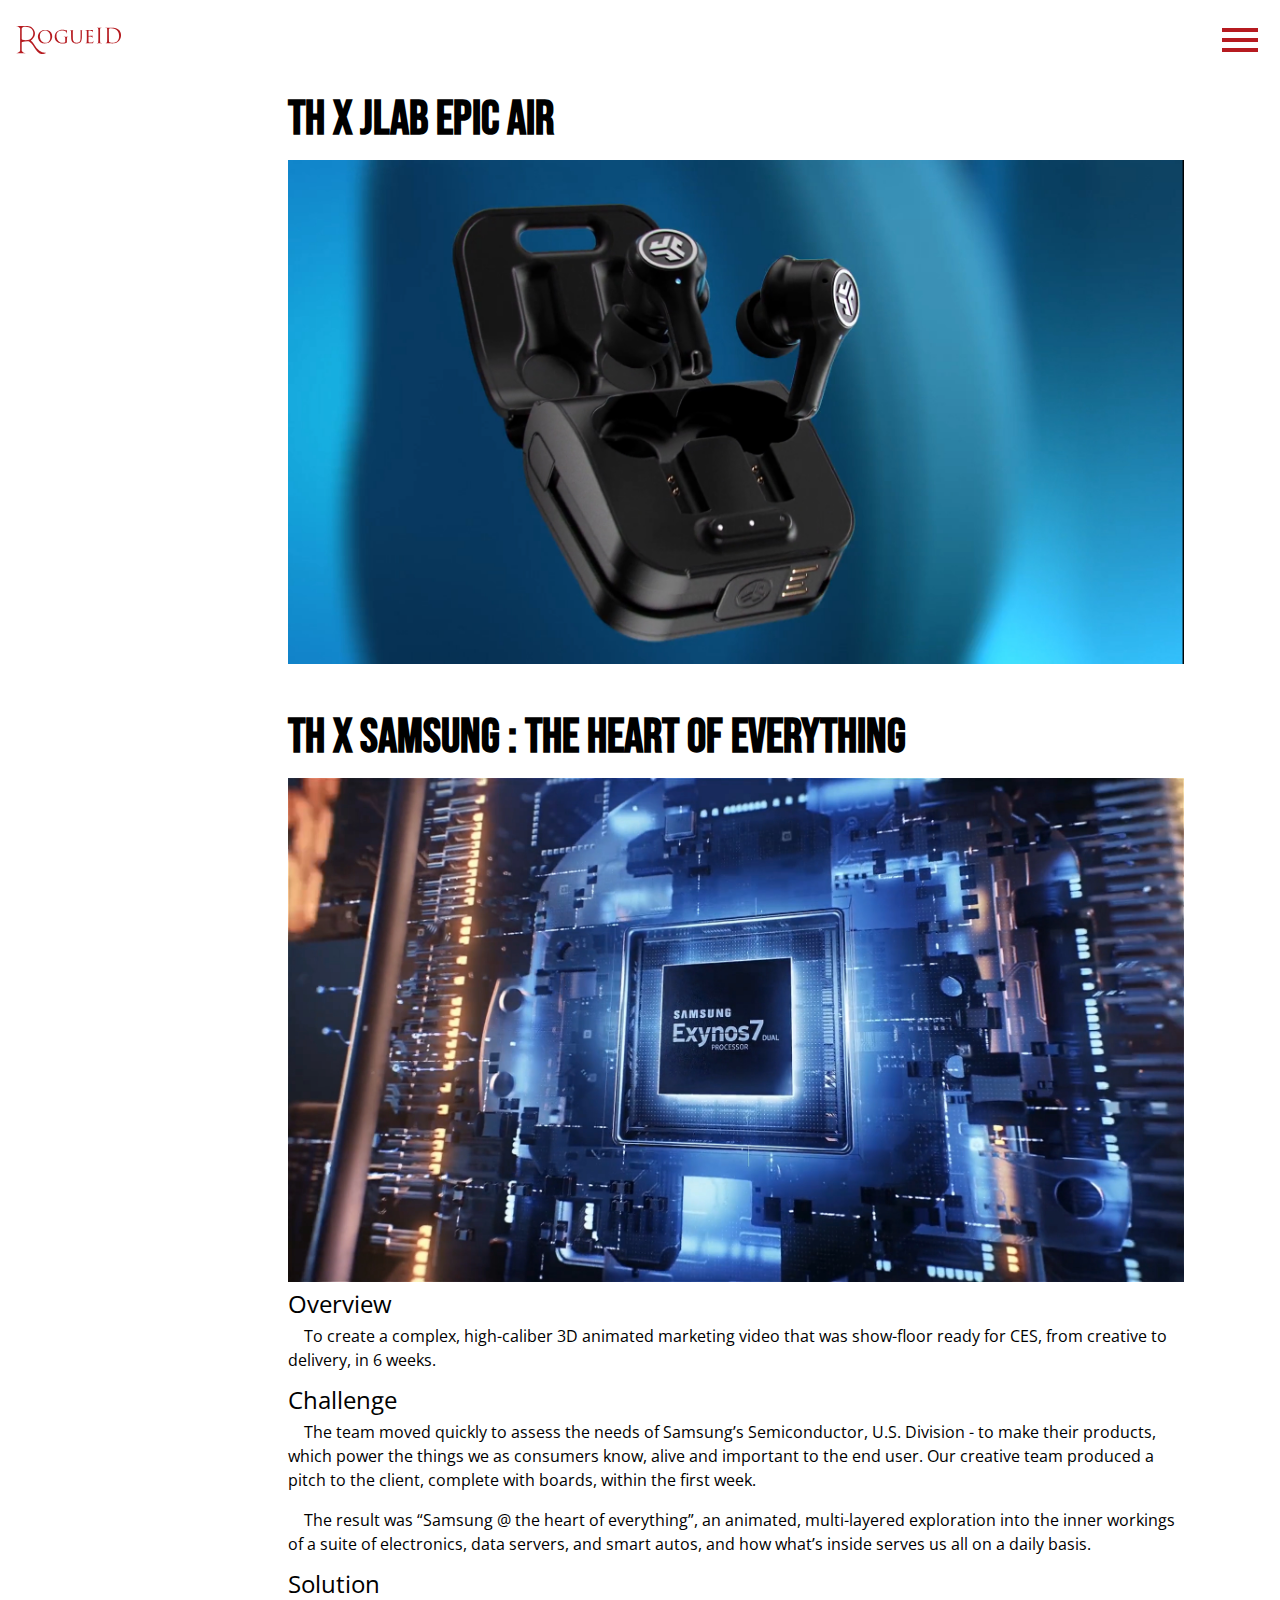
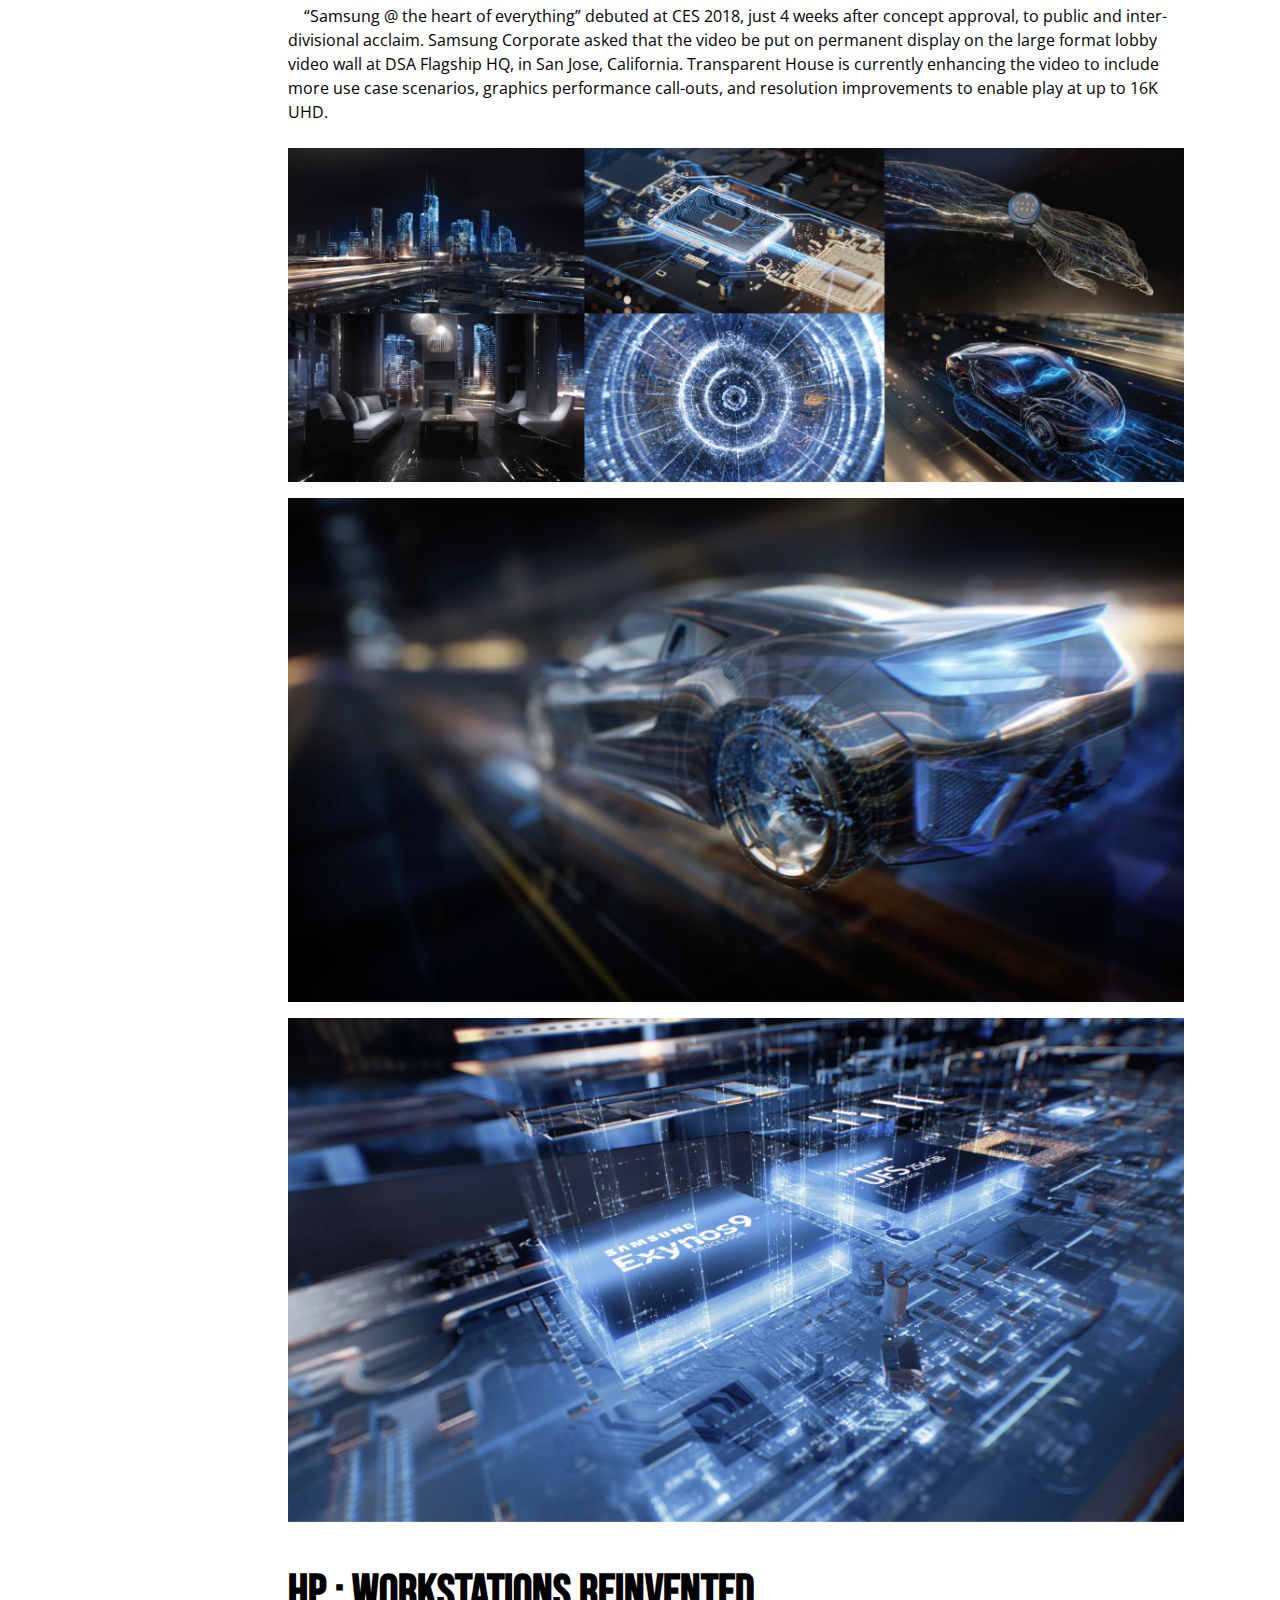
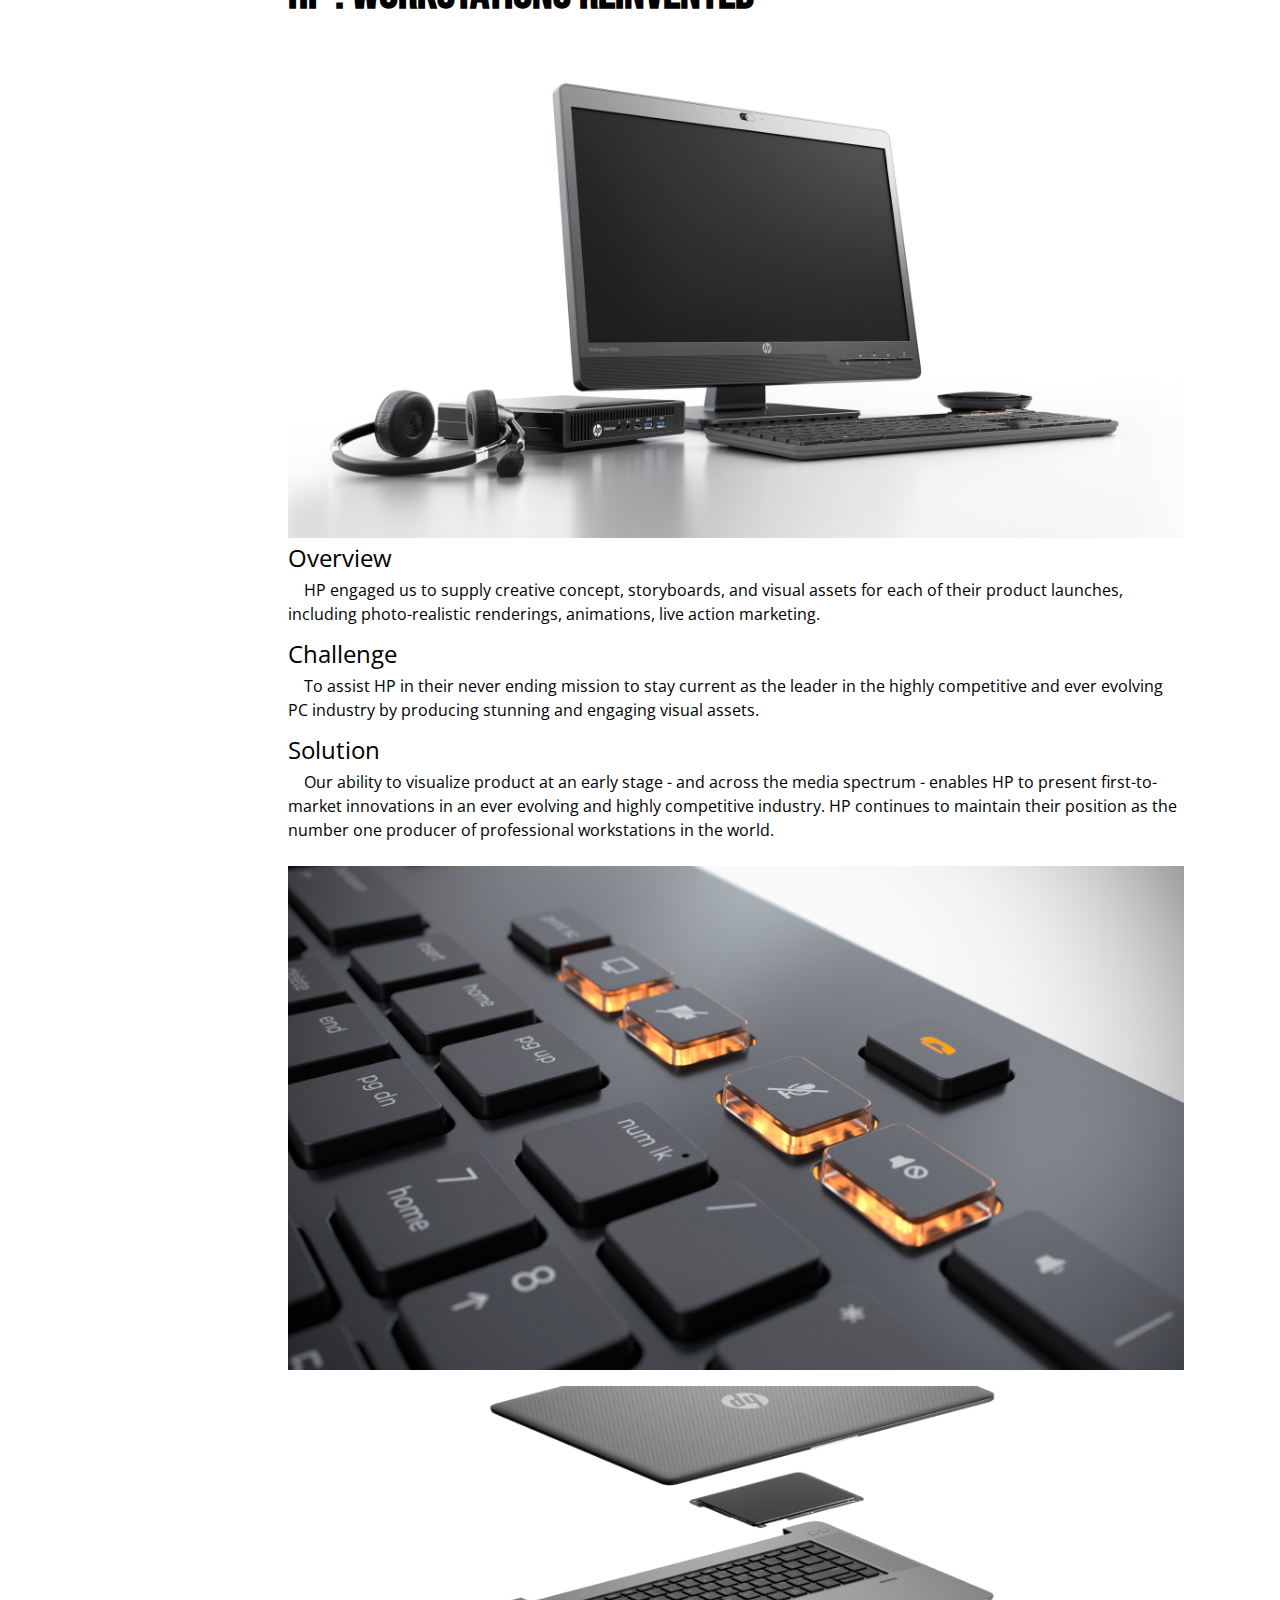
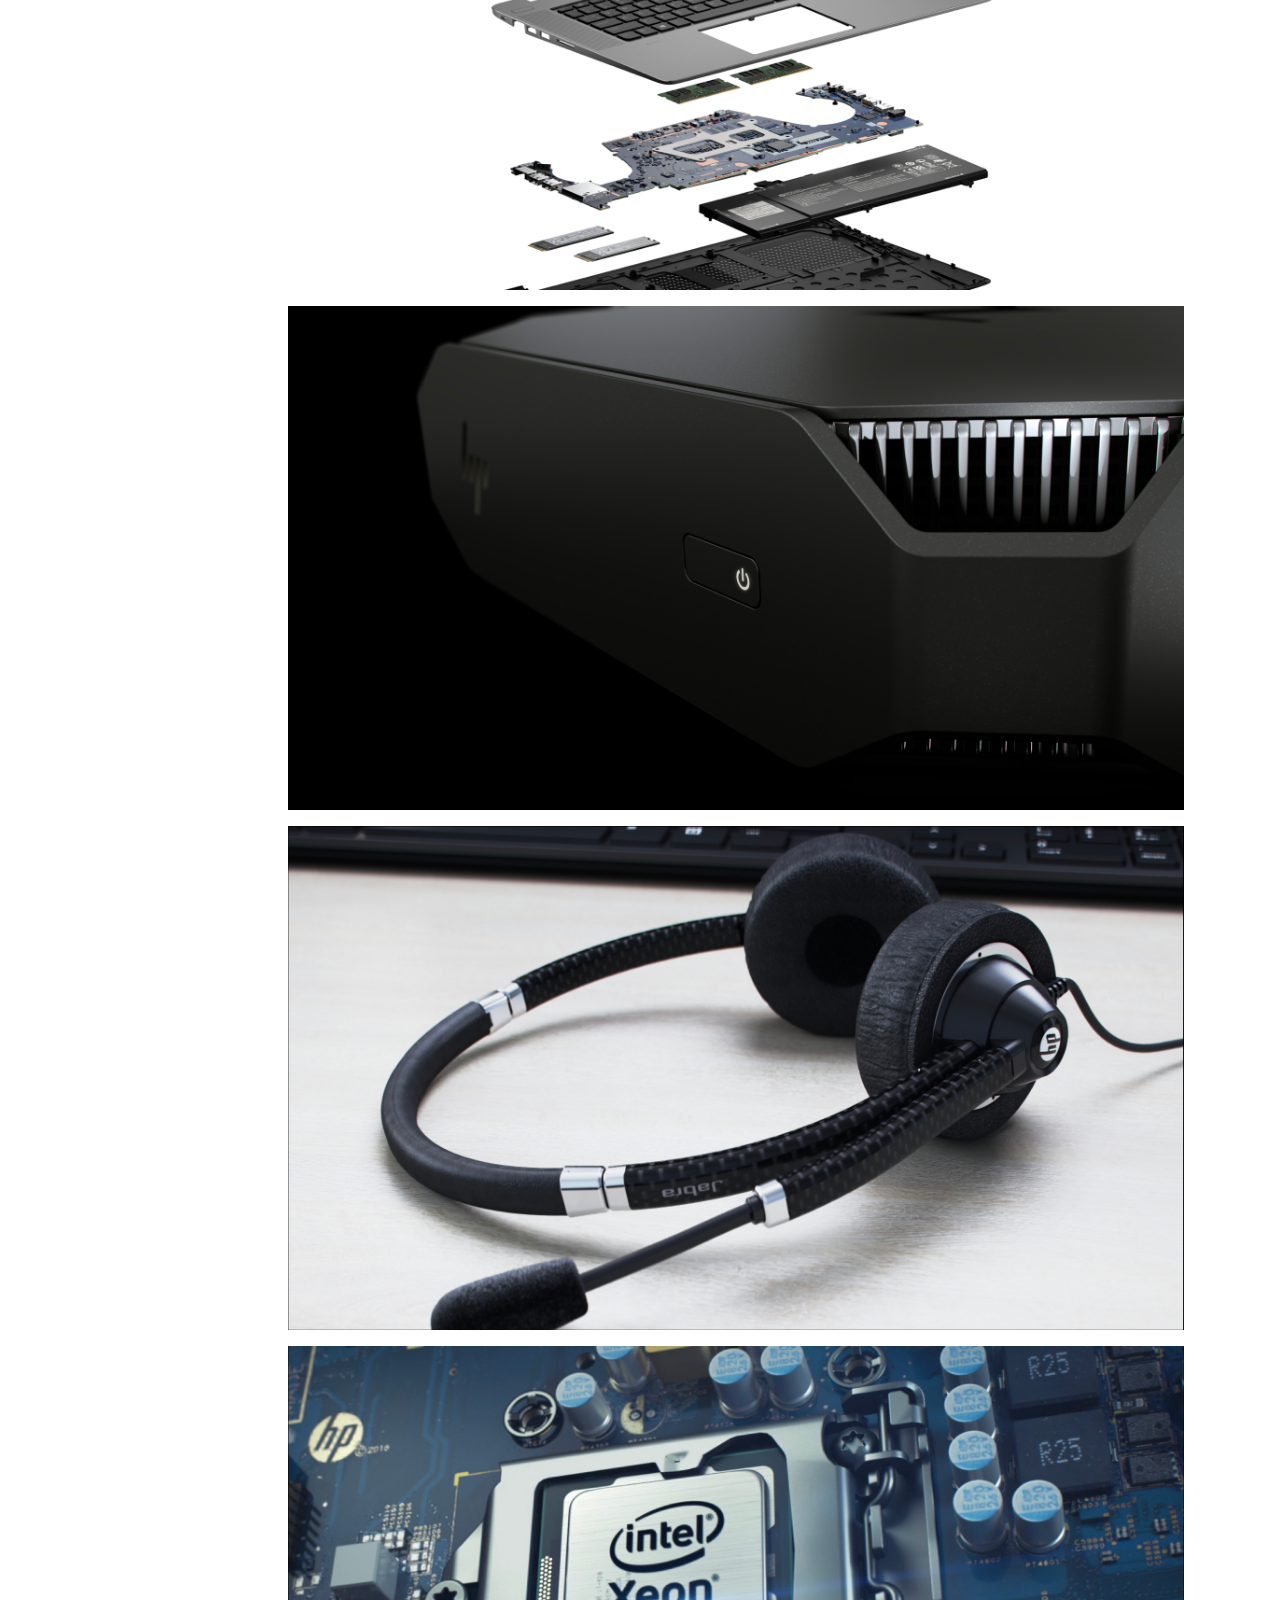
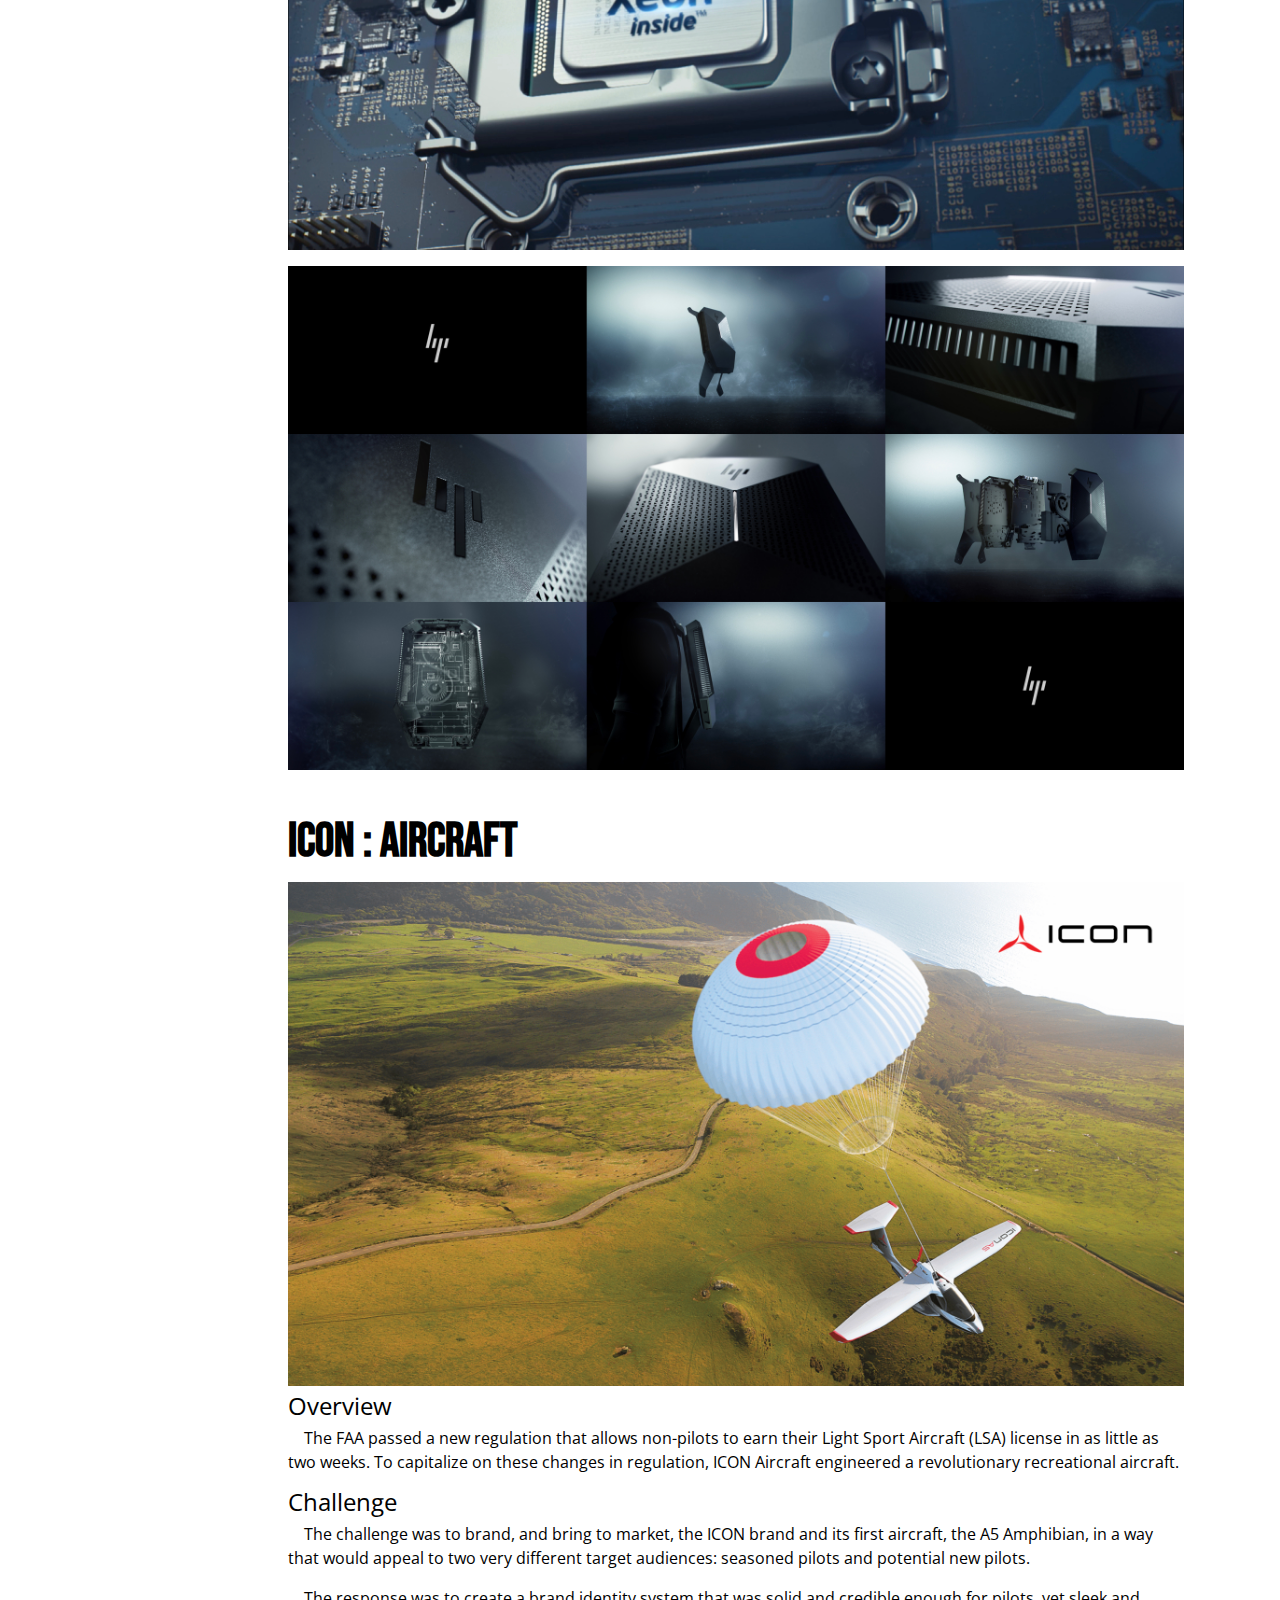
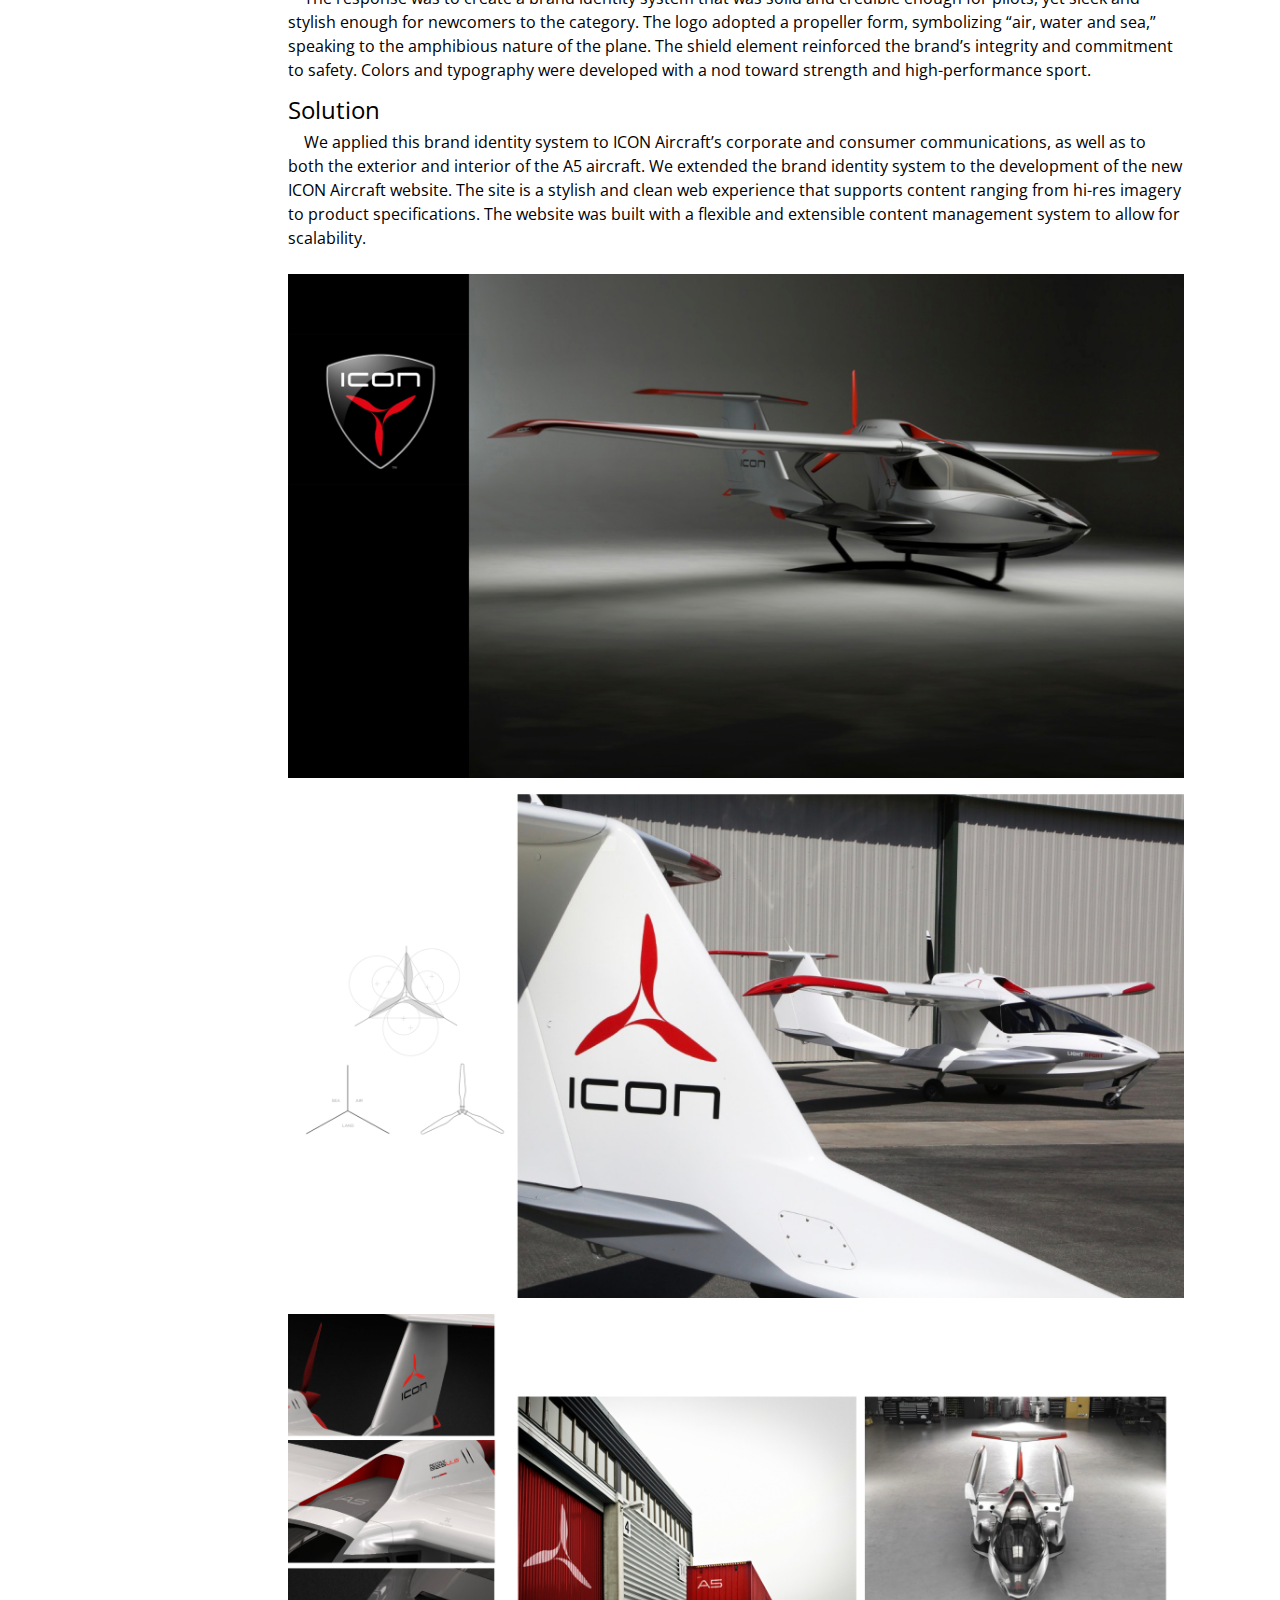
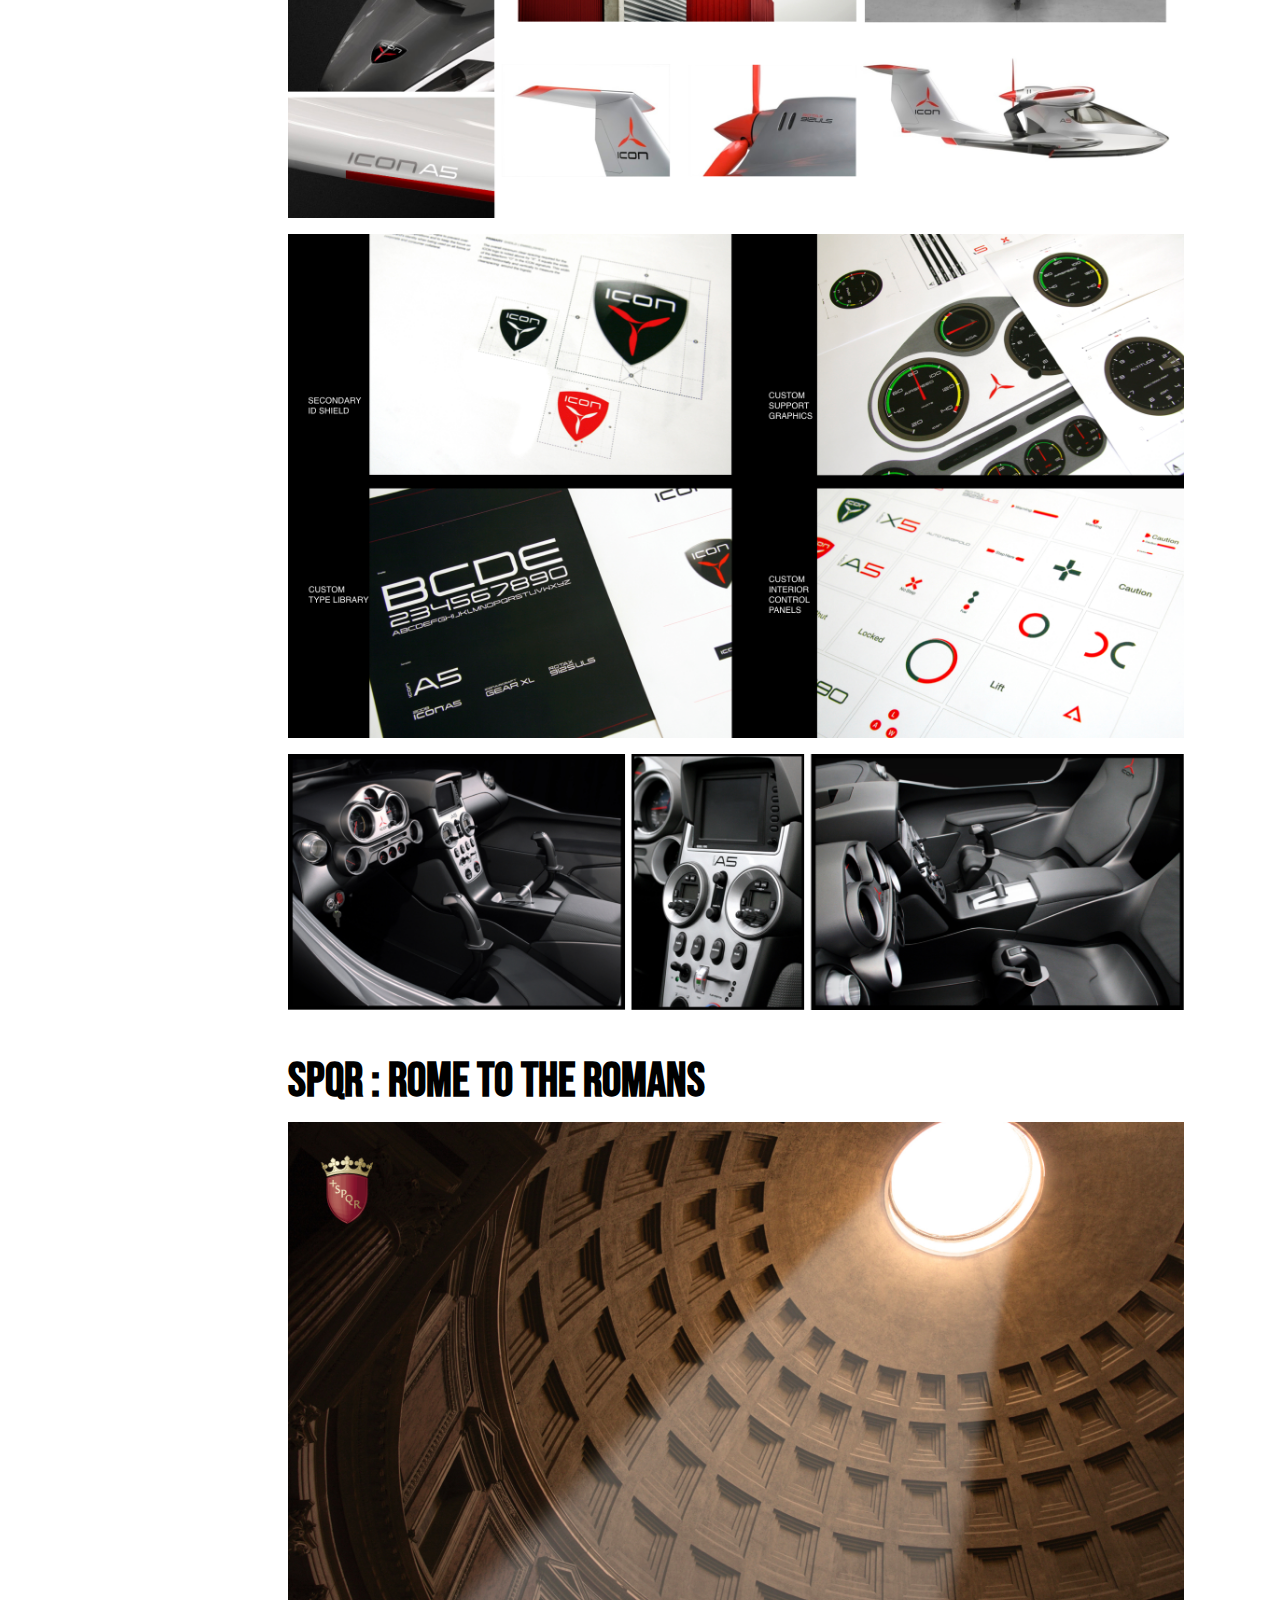
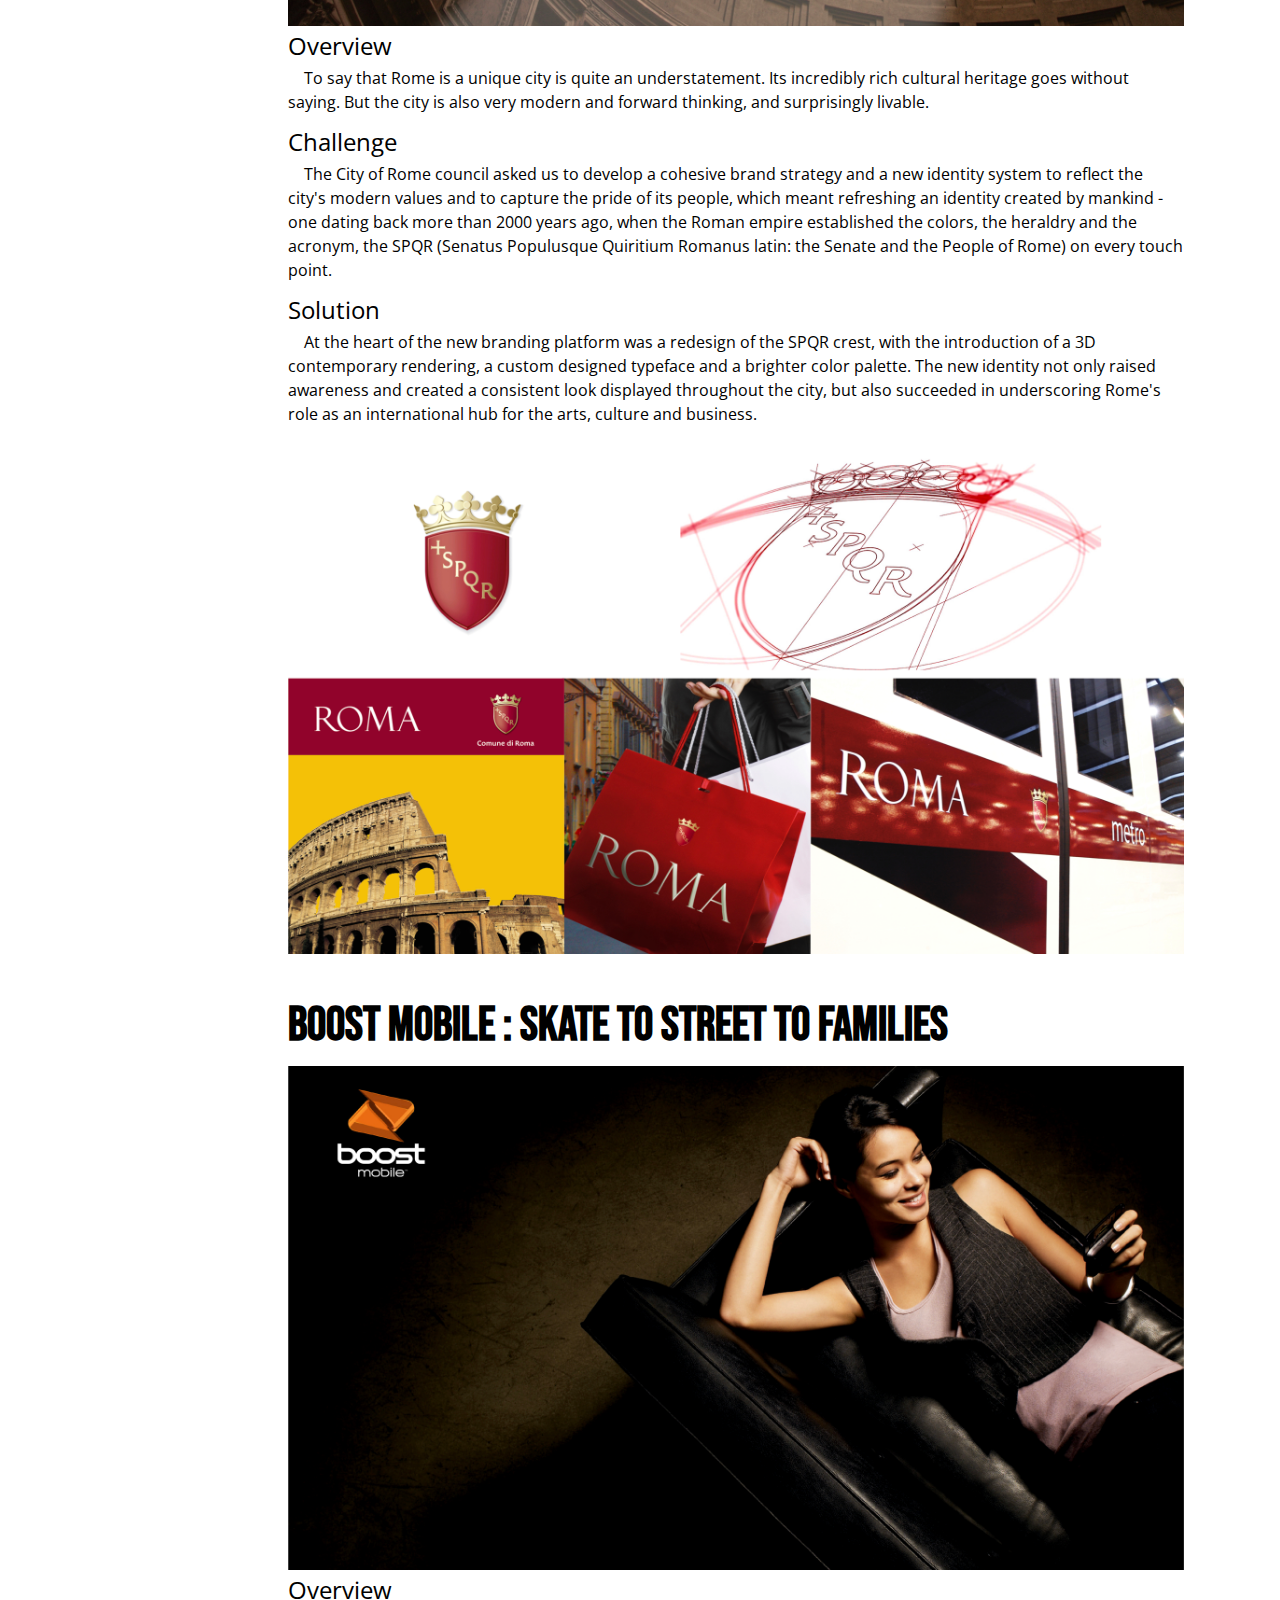
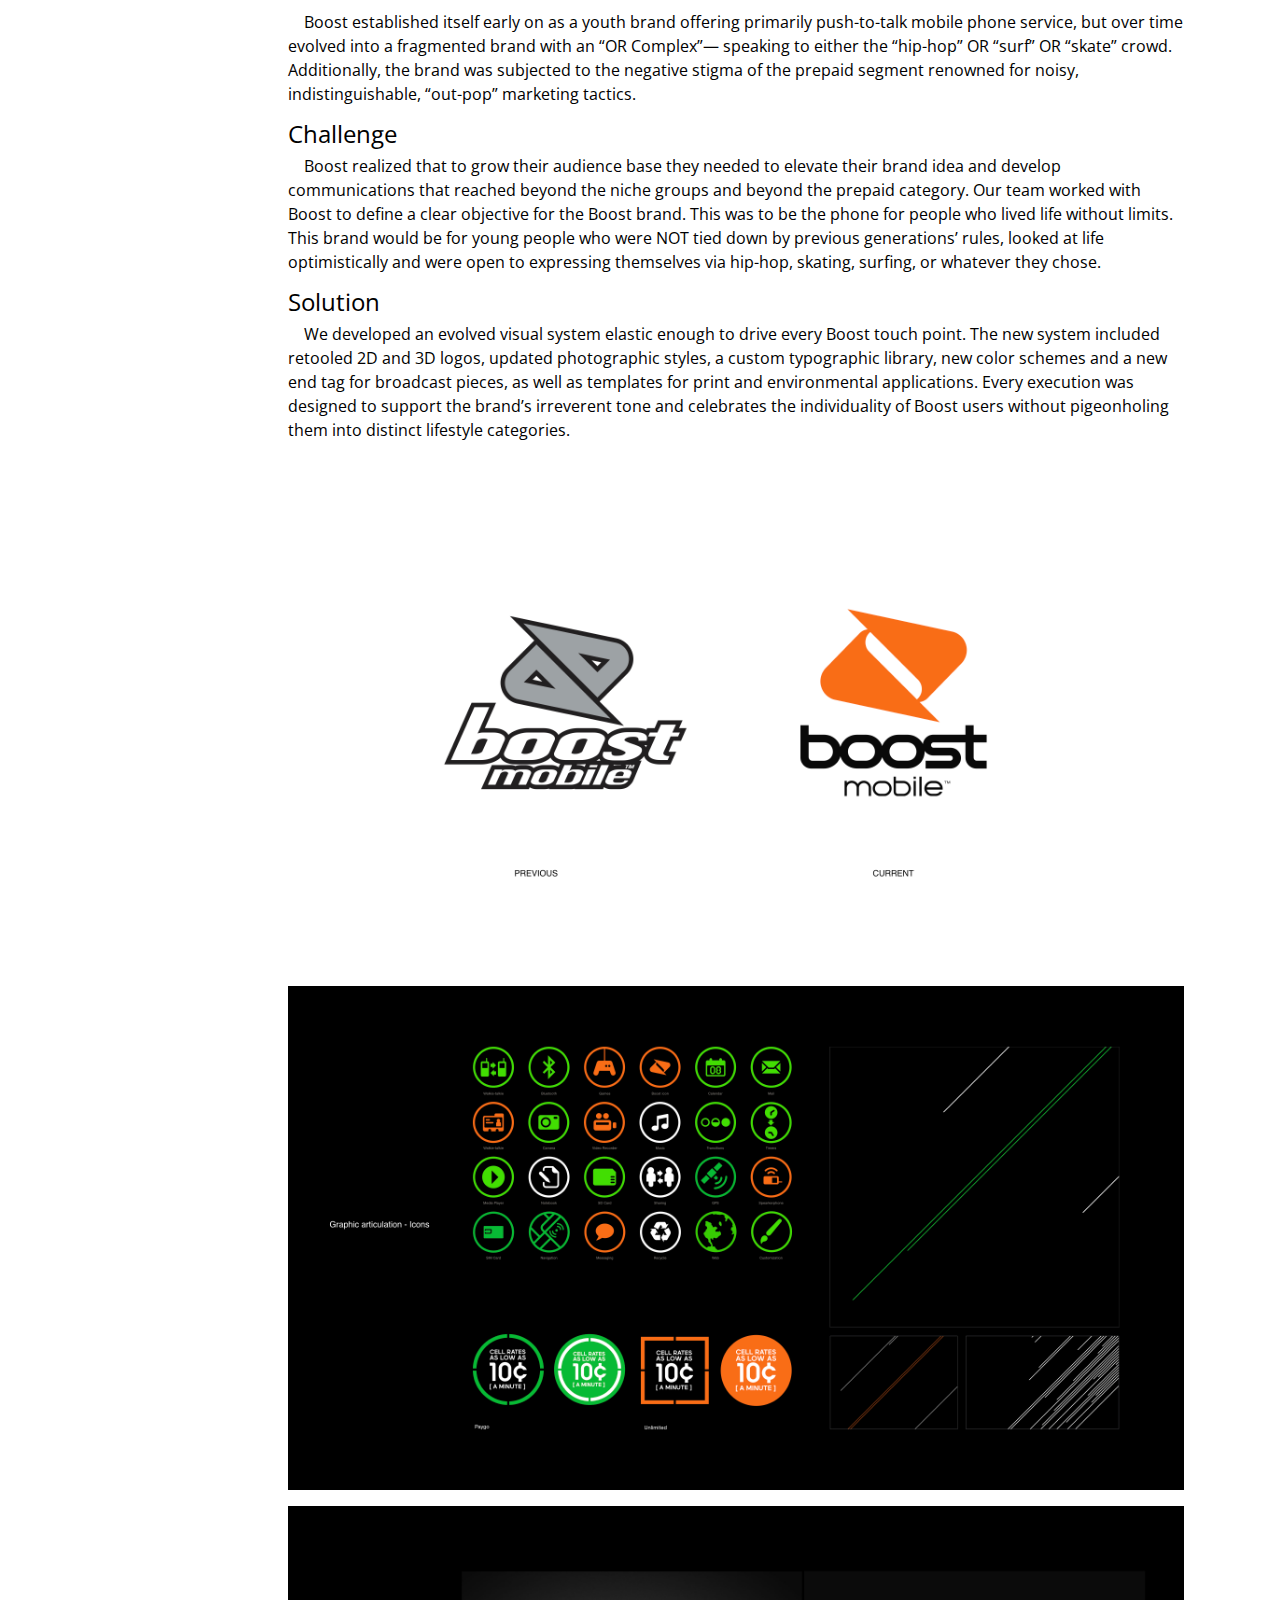
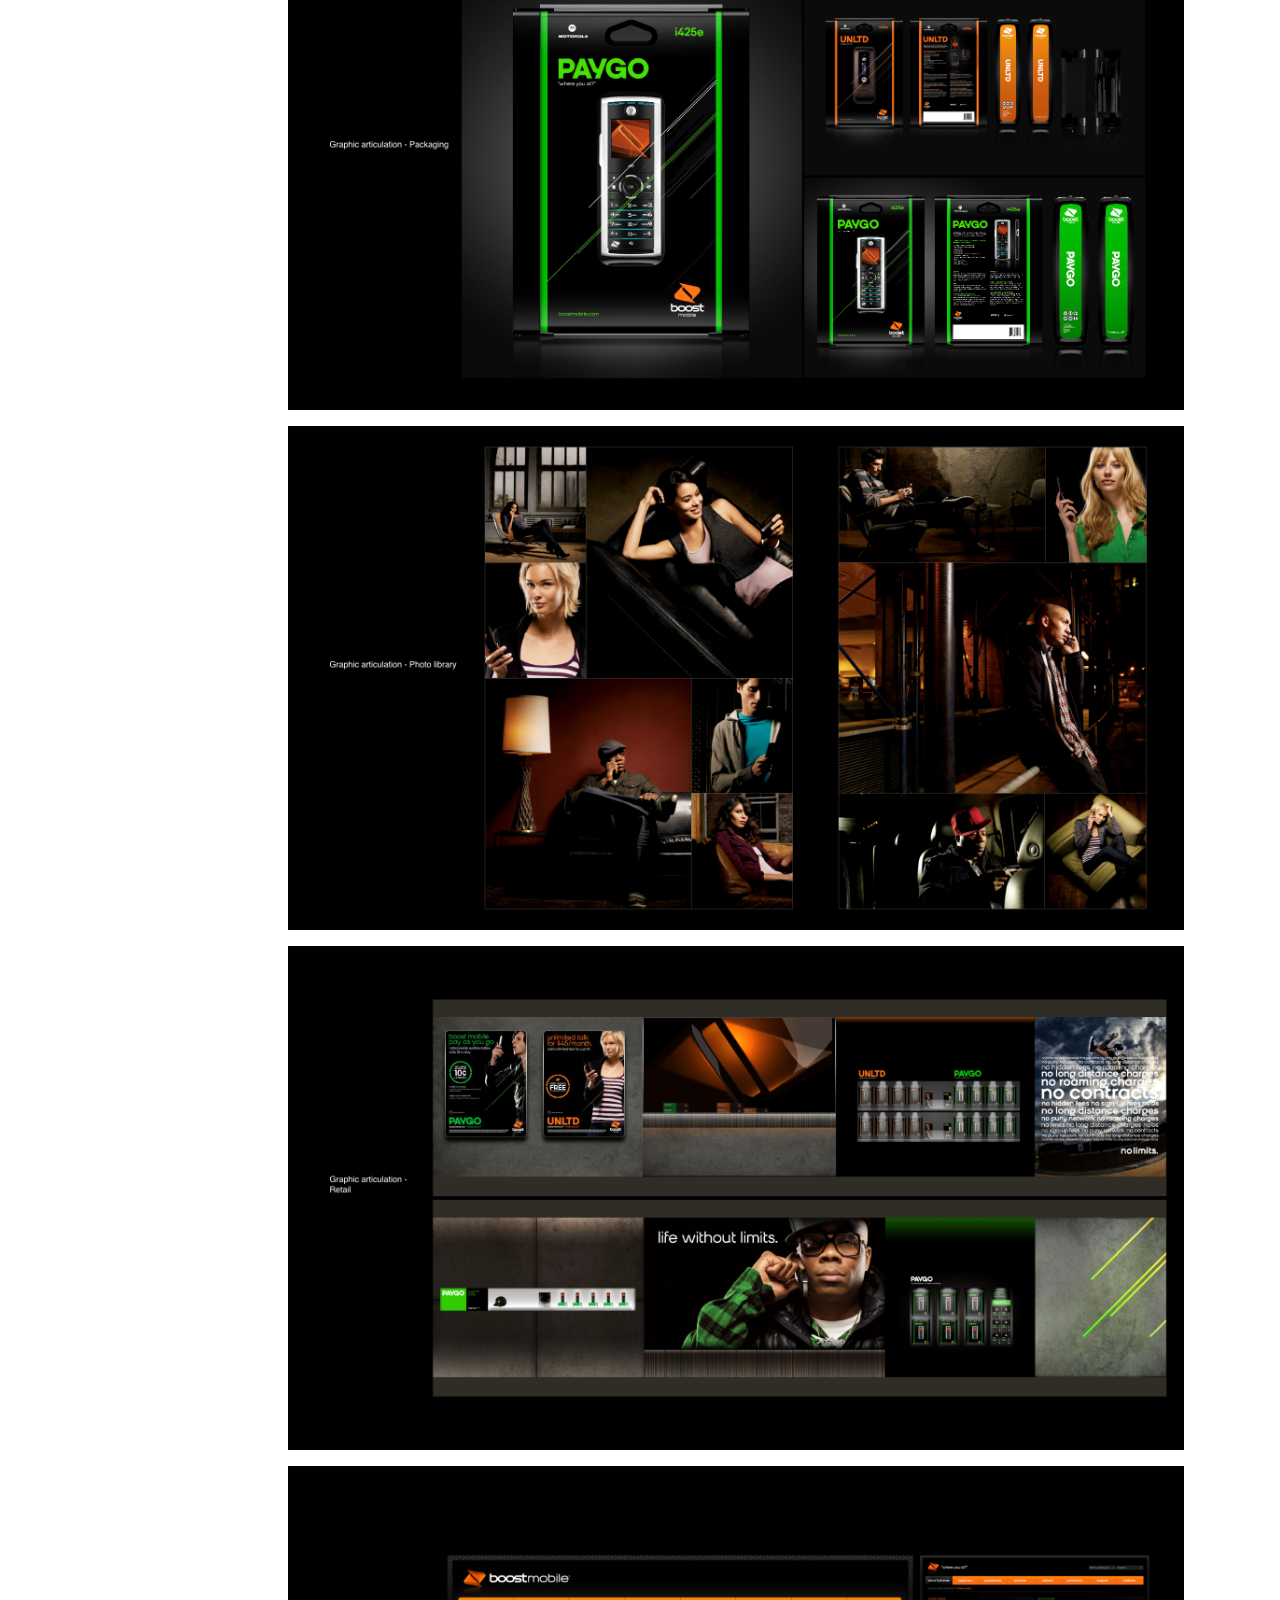
==== commit 3c0b3538: "Update work.html" ====
--- a/work.html
+++ b/work.html
@@ -33,13 +33,13 @@
     <case-studies>
         <div class="case-study" id="tp1">
             <h1>TH x JLab Epic Air</h1>
-            <video autoplay muted loop>
+            <video autoplay muted loop poster="./images/transparent-house/case-study1-frame1.jpg">
                 <source src="./images/transparent-house/CaseStudy1-THxJLabEpicAir.mp4" type="video/mp4"/>
             </video>
         </div>
         <div class="case-study" id="tp2">
             <h1>TH x Samsung : The Heart of Everything</h1>
-            <video autoplay muted loop>
+            <video autoplay muted loop poster="./images/transparent-house/case-study2-frame1.jpg">
                 <source src="./images/transparent-house/CaseStudy2-THxSamsungTheHeartofEverything.mp4" type="video/mp4"/>
             </video>
             <h4>Overview</h4>
@@ -215,7 +215,7 @@
             </div>
             <h4>Solution</h4>
             <div class="paragraph">
-                <p>With different target audience per wearable, MUSE developed three different identities for each product – tying each product back to the master brand. With a shifting business model, it allowed for flexibility for the Orion master brand.</p>
+                <p>With different target audience per wearable, we developed three different identities for each product – tying each product back to the master brand. With a shifting business model, it allowed for flexibility for the Orion master brand.</p>
             </div>
             <div class="work-picture">
                 <img src="./images/muse/orion/orion.002.jpeg"/>
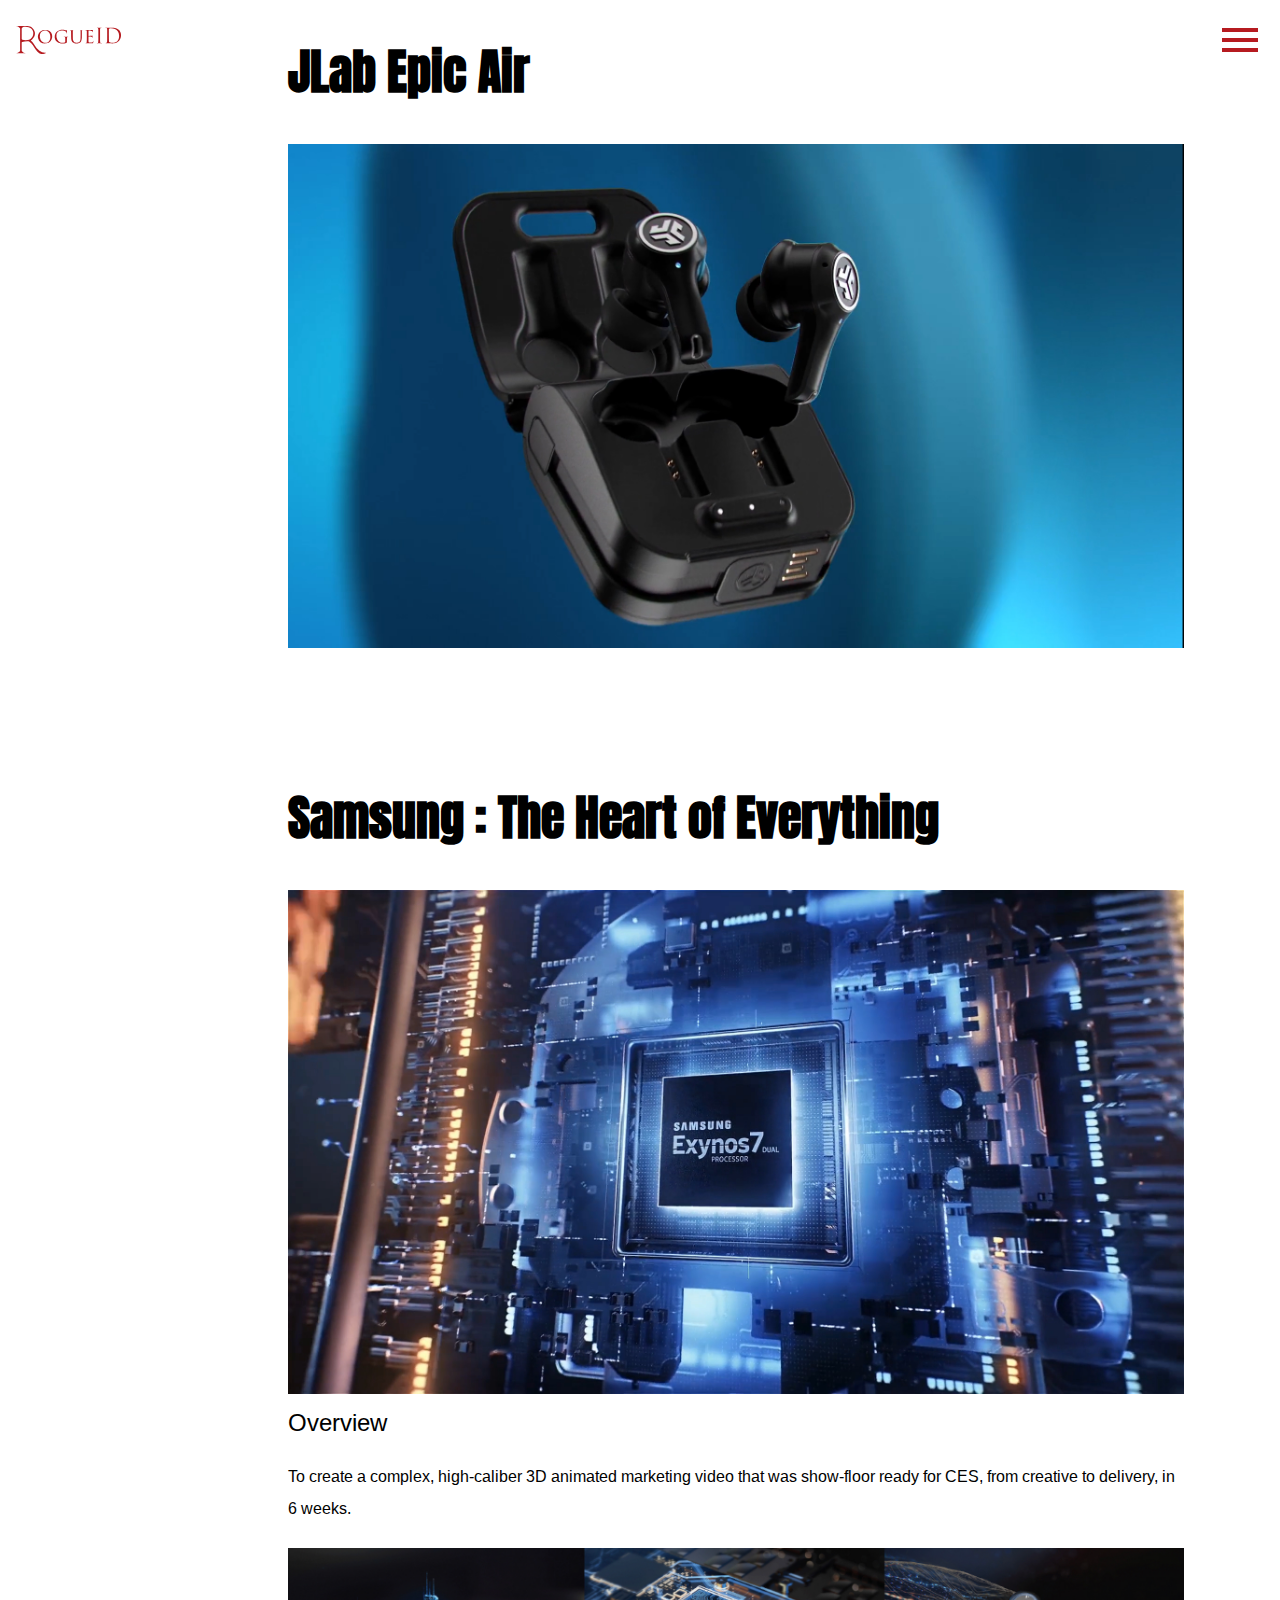
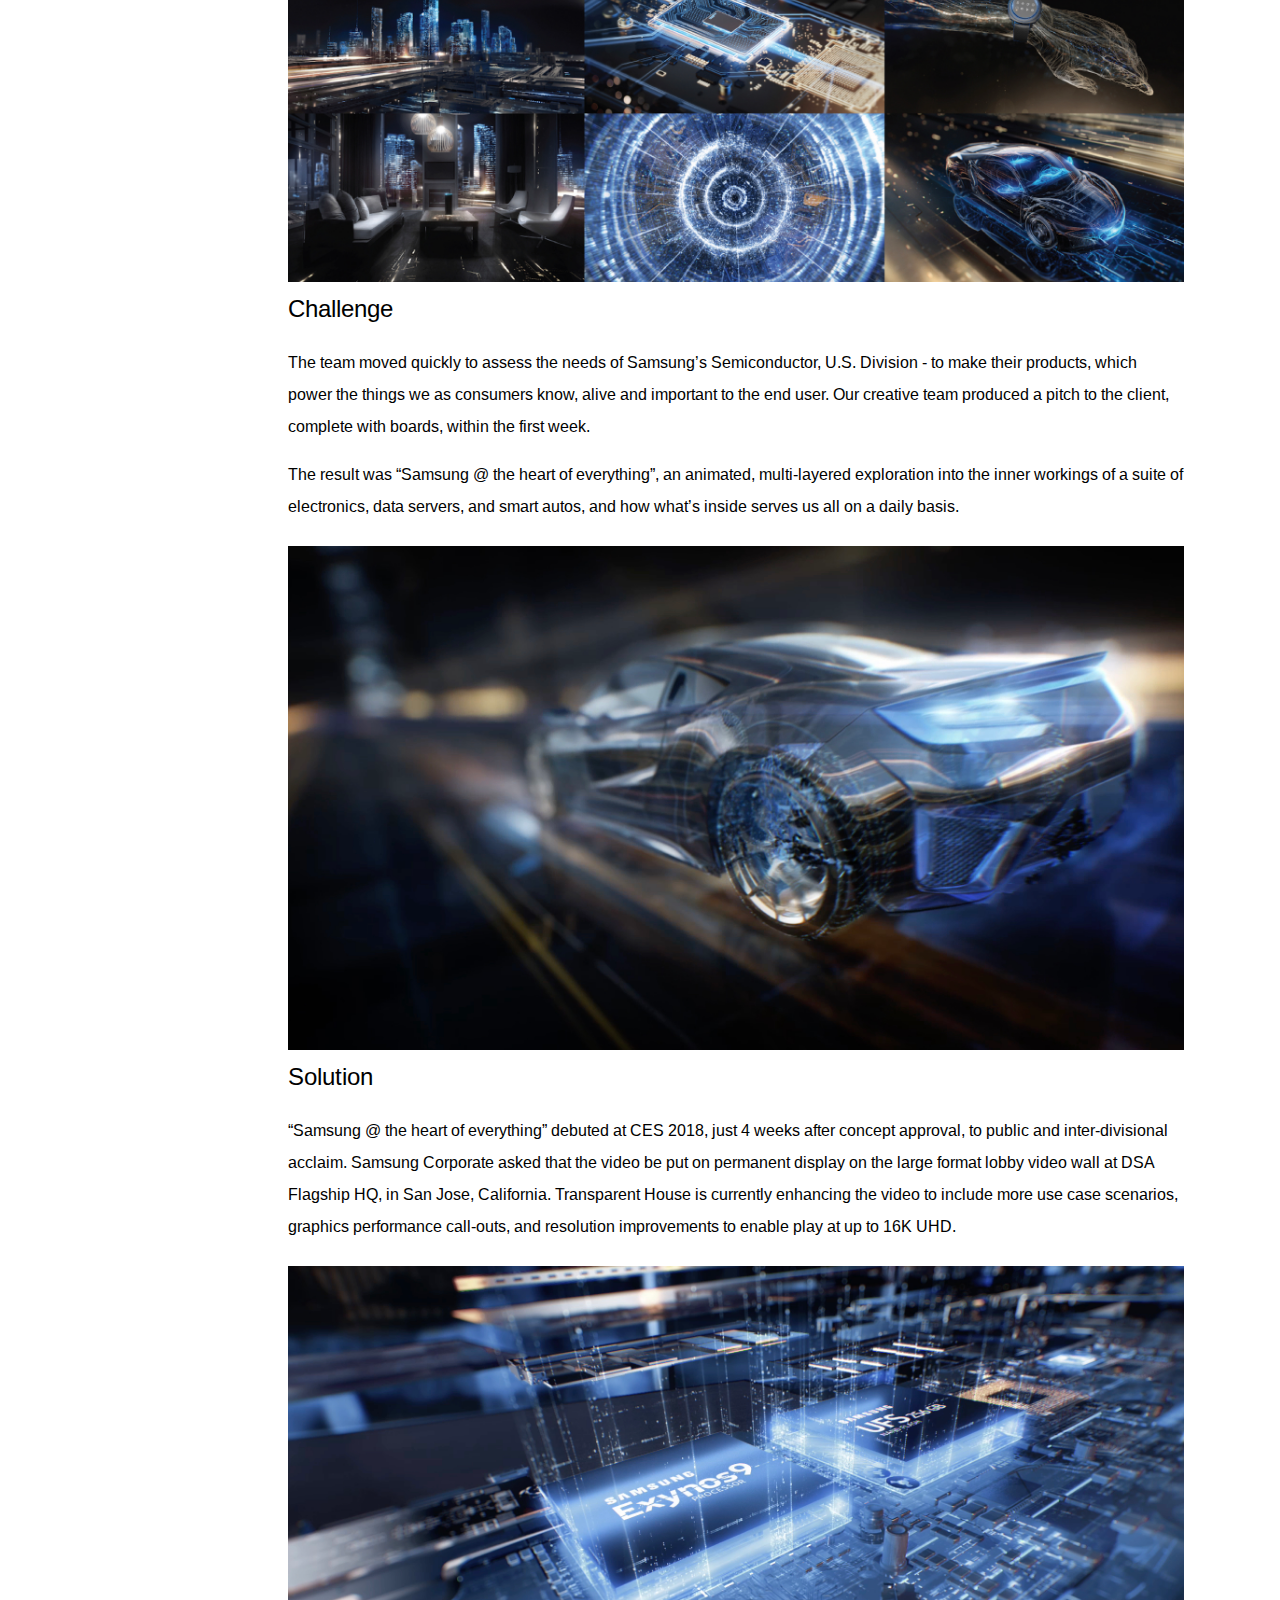
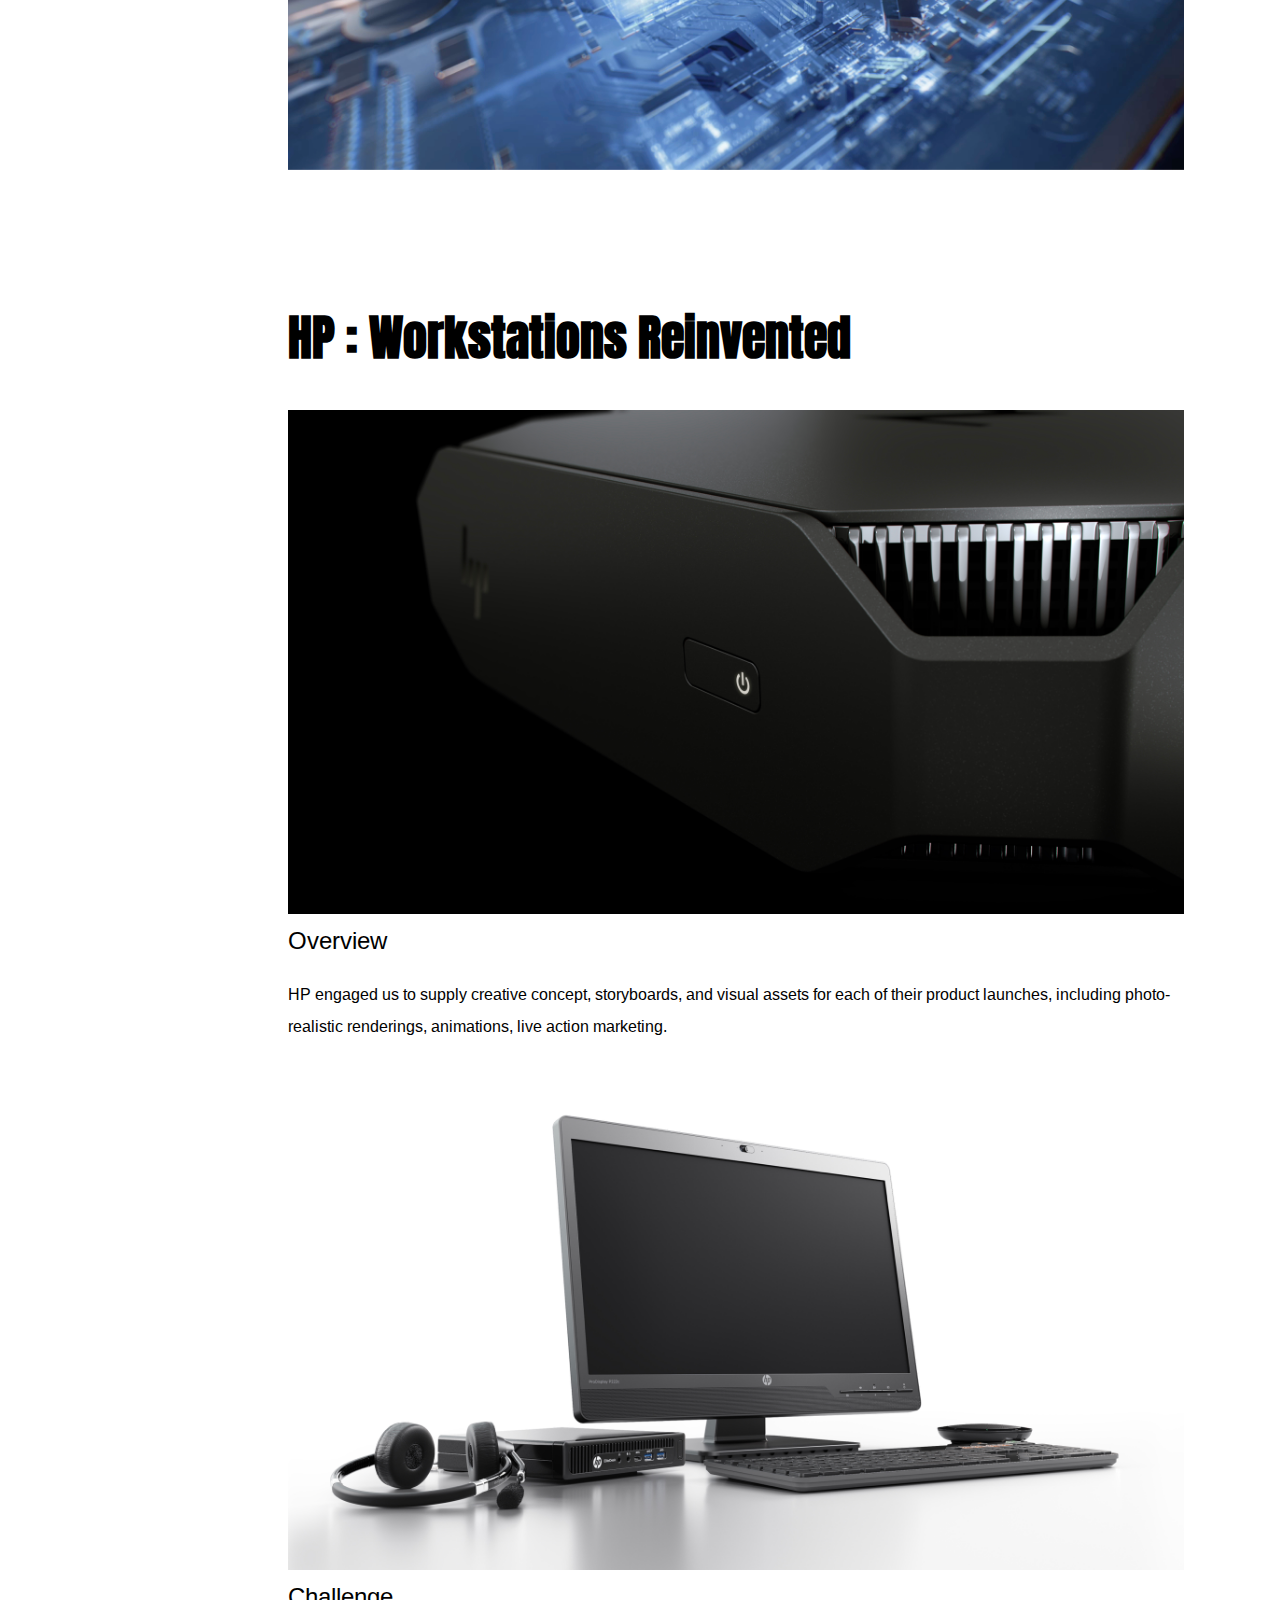
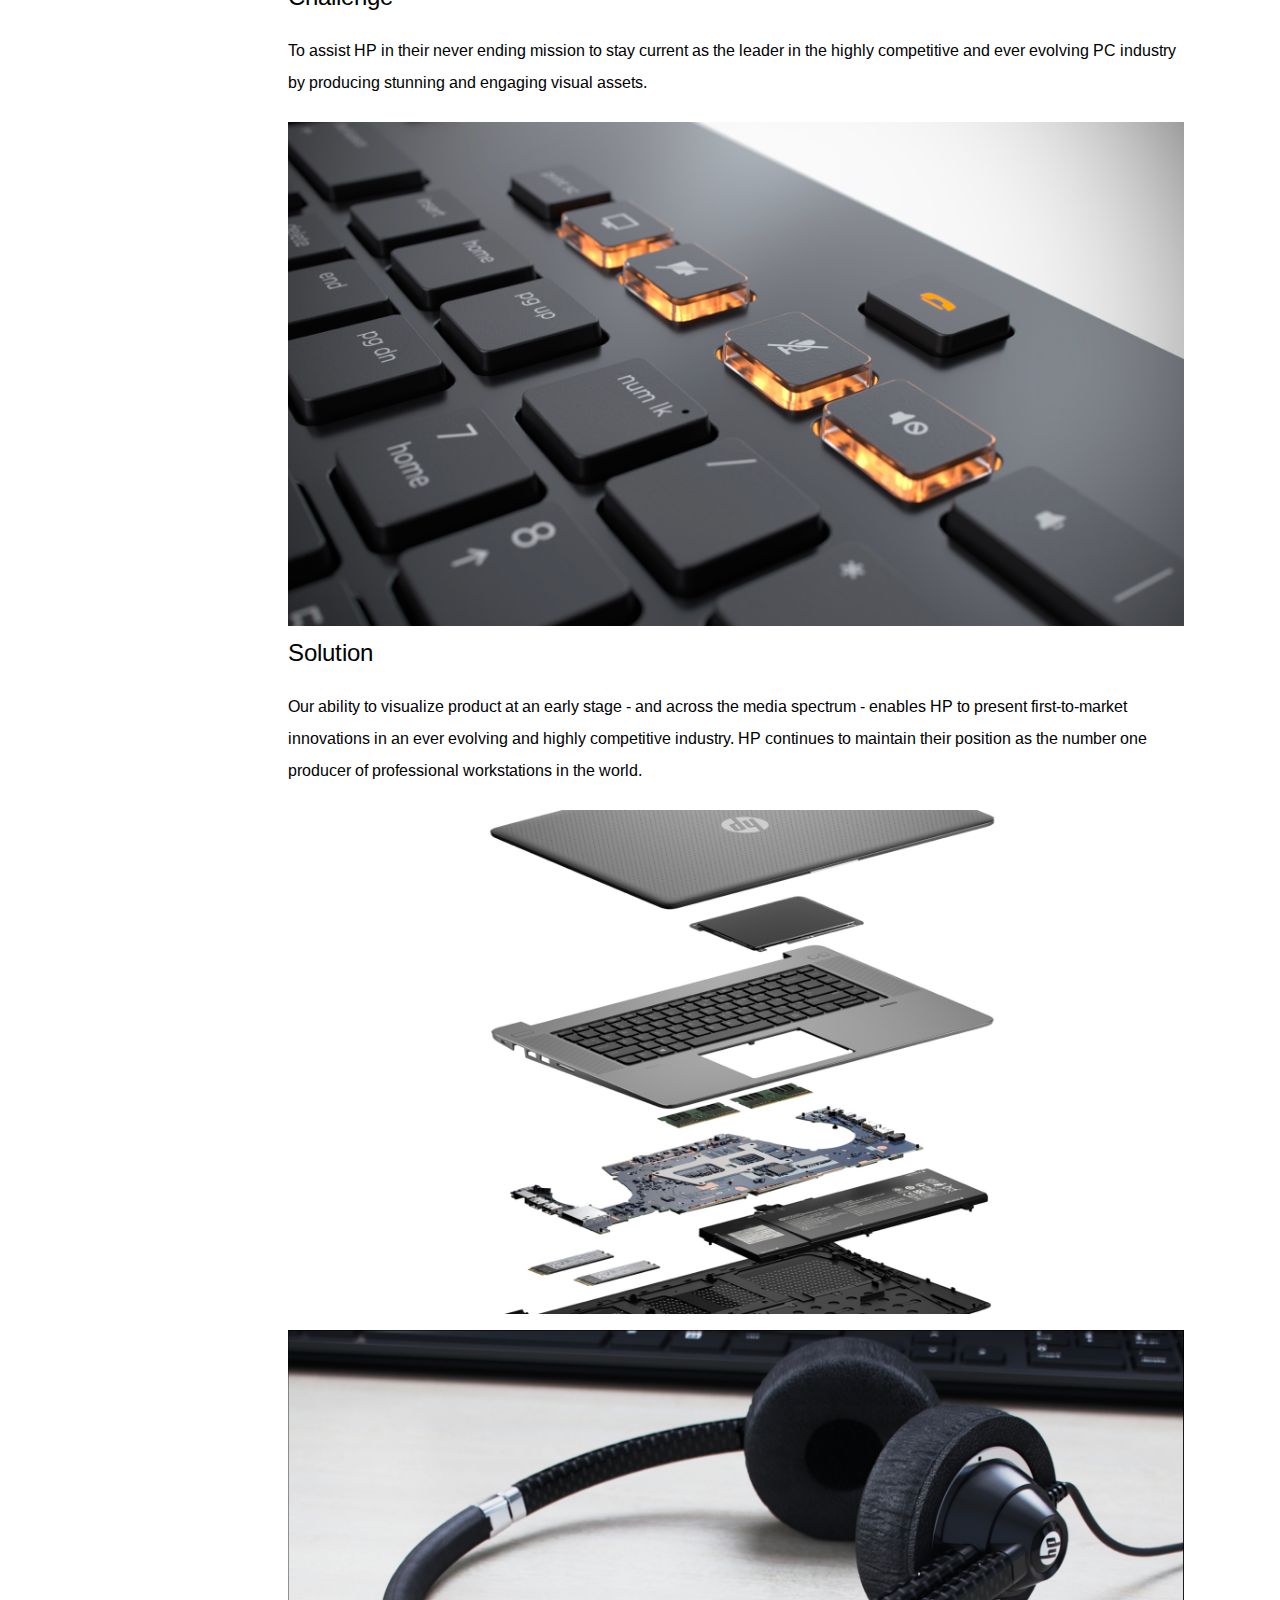
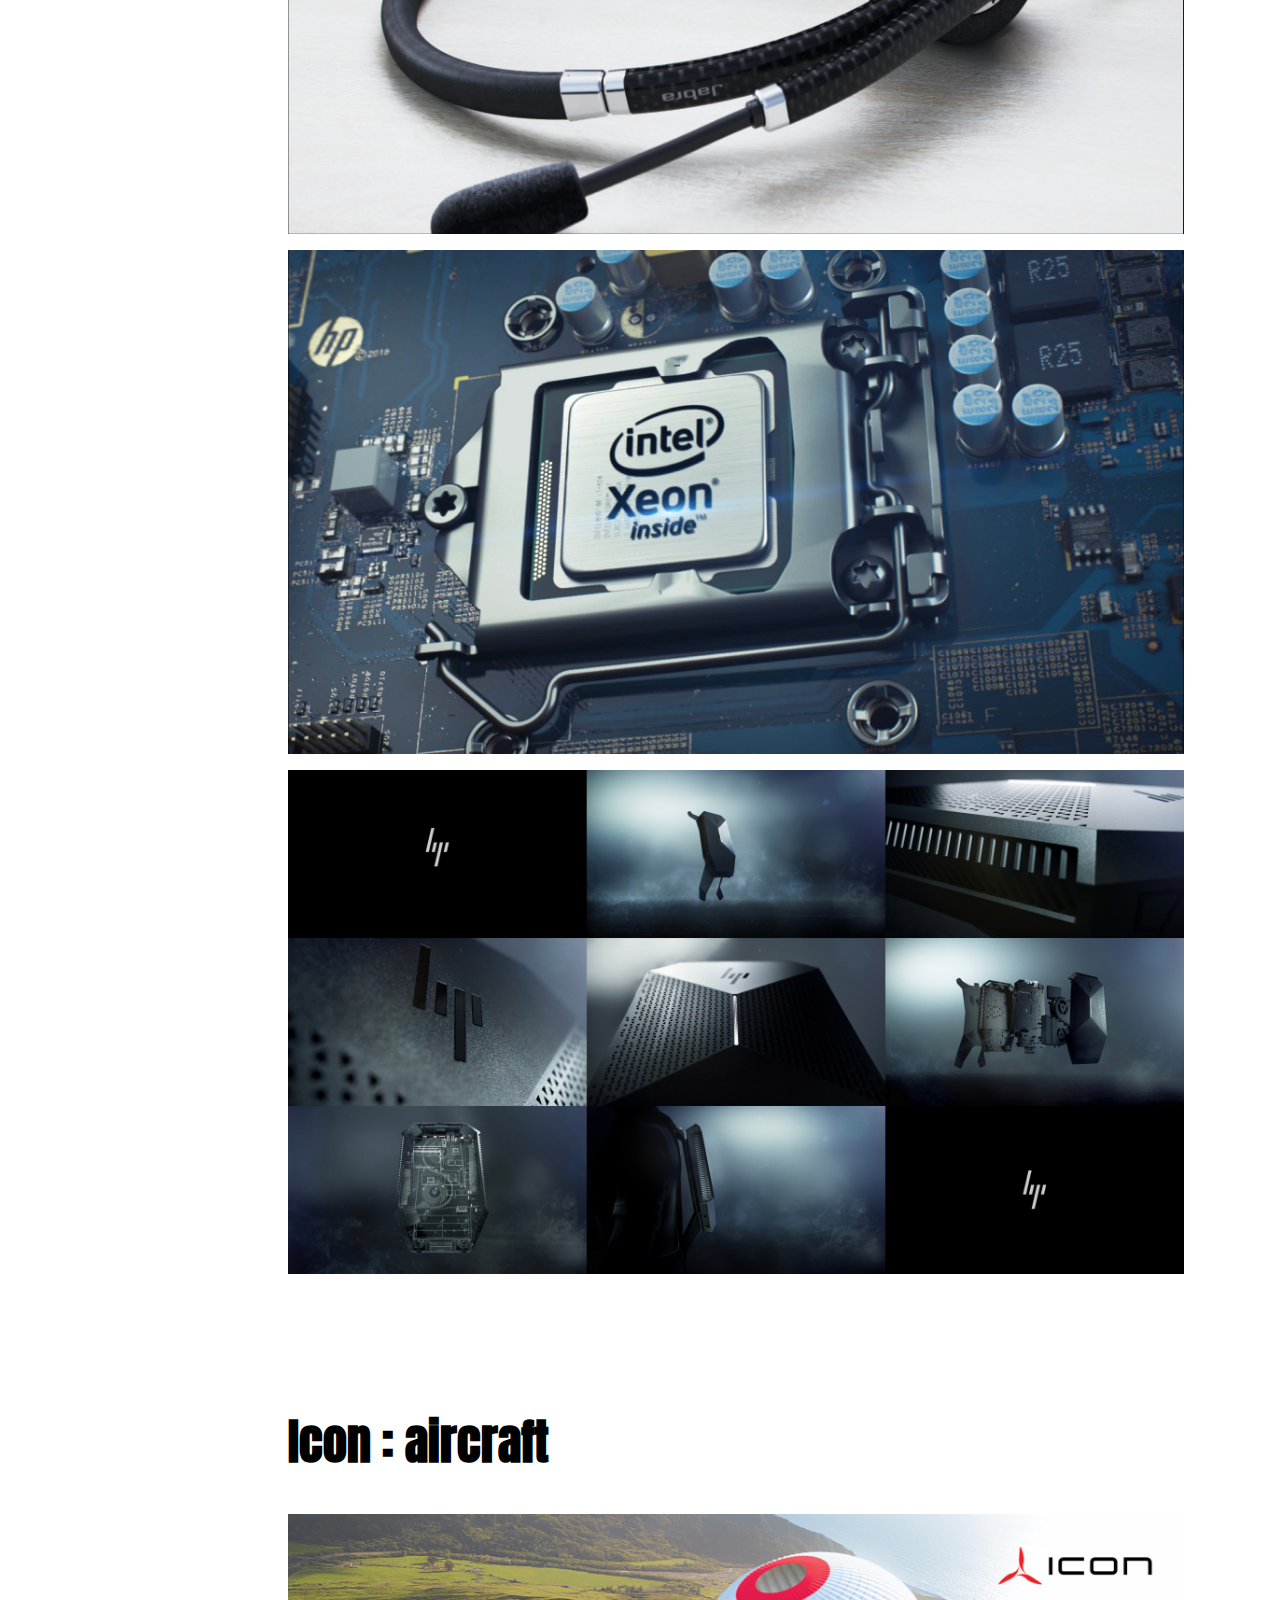
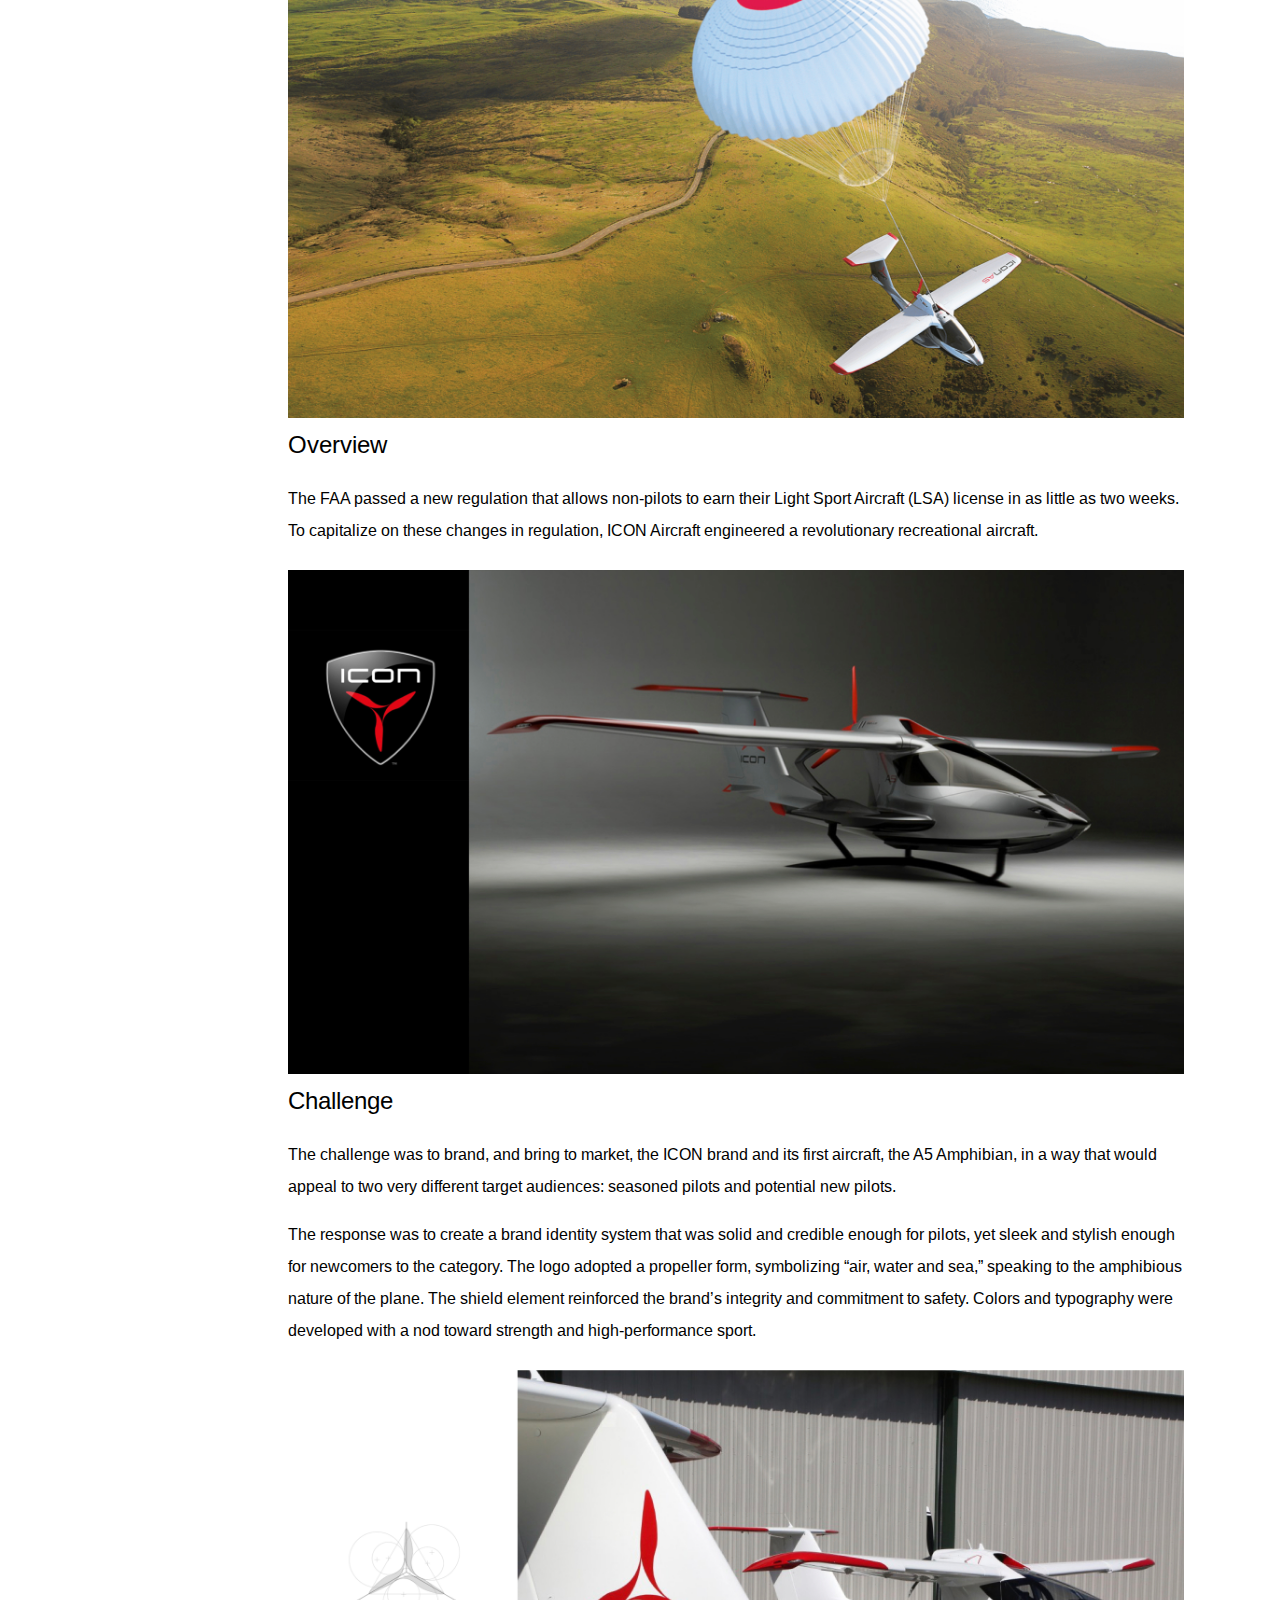
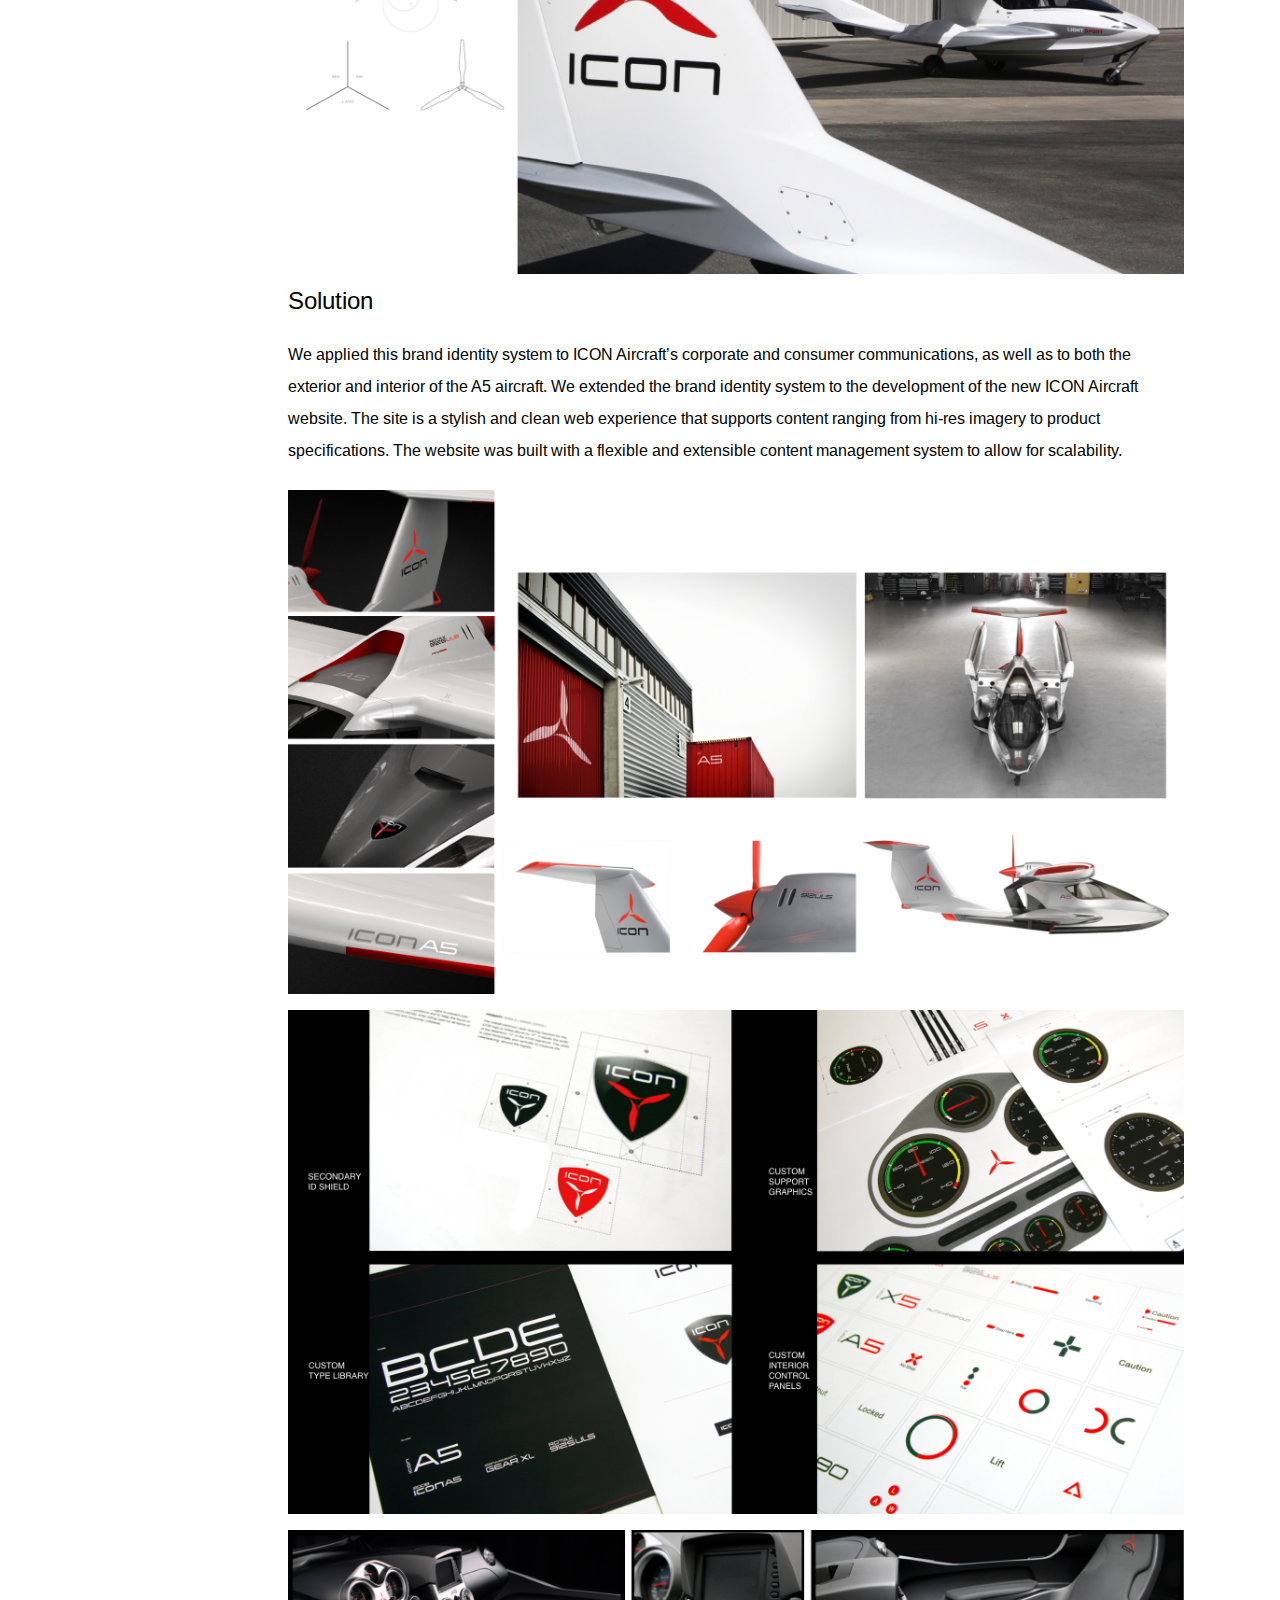
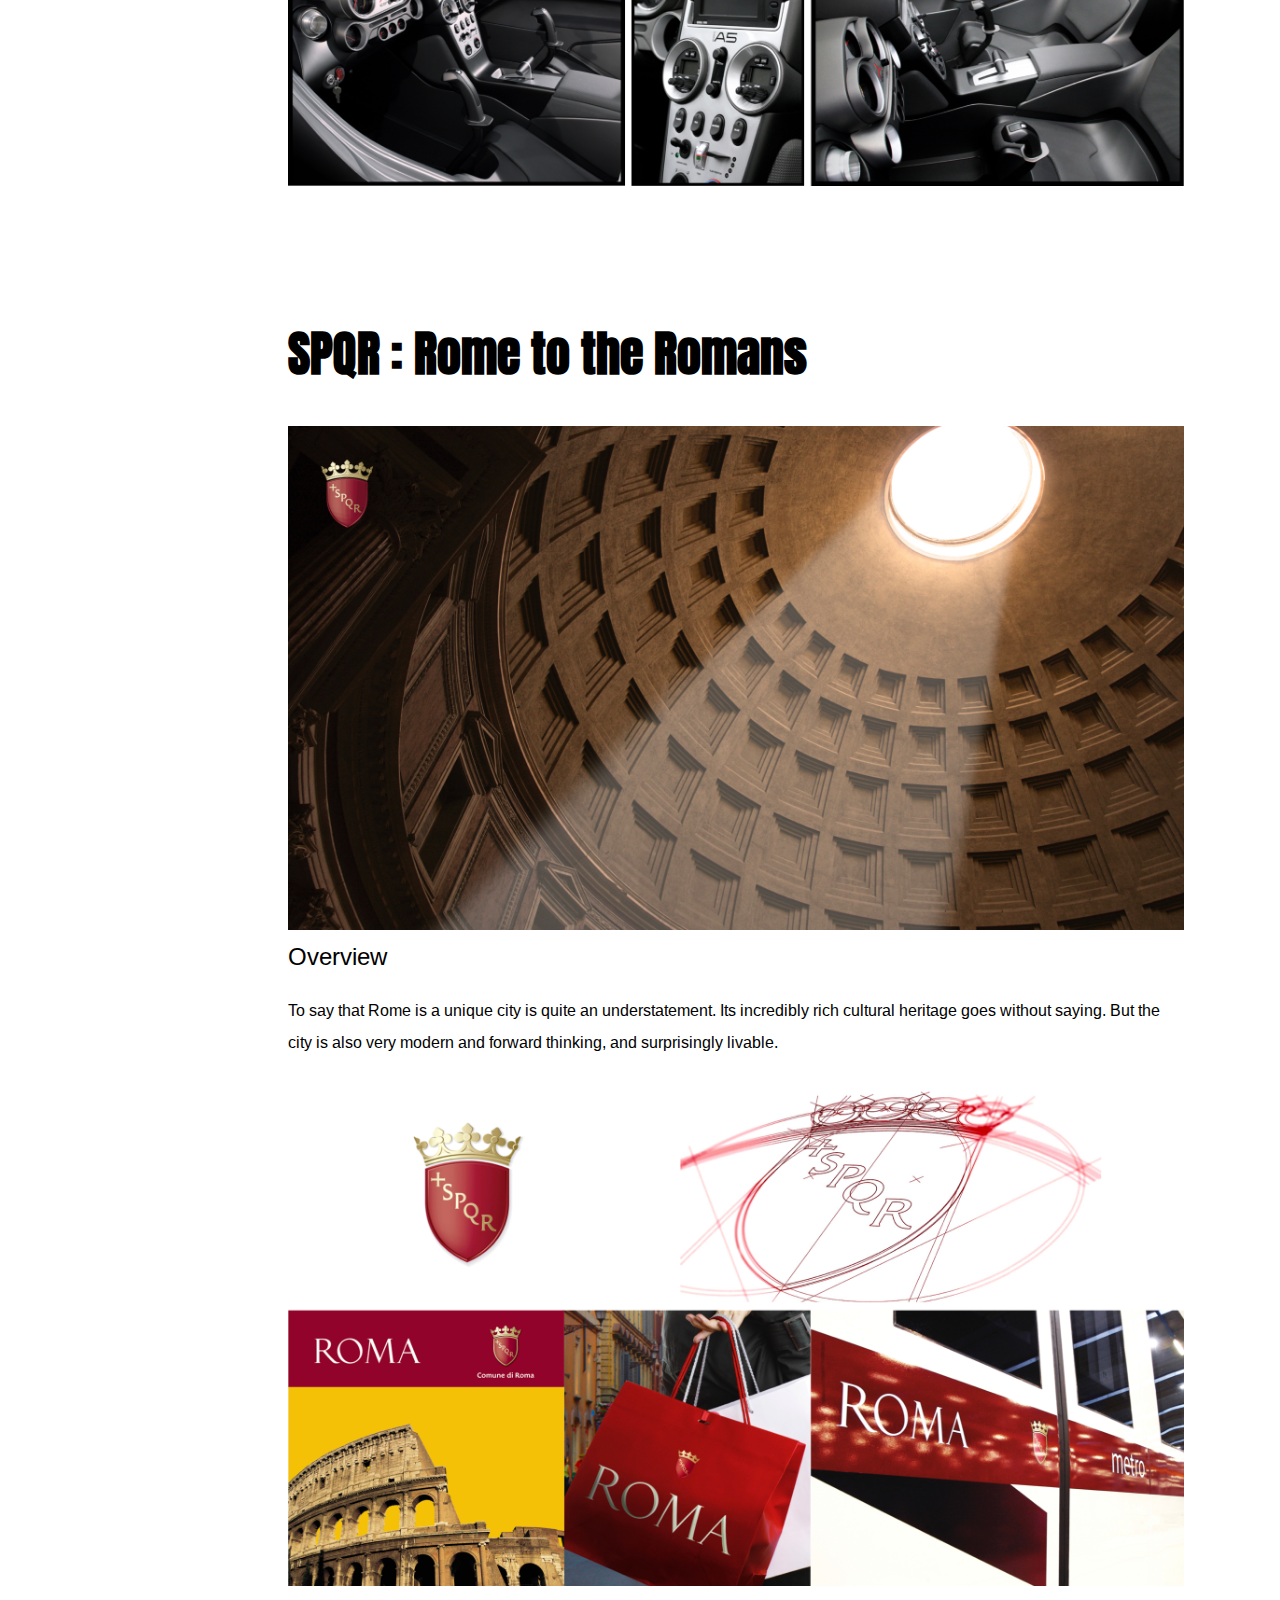
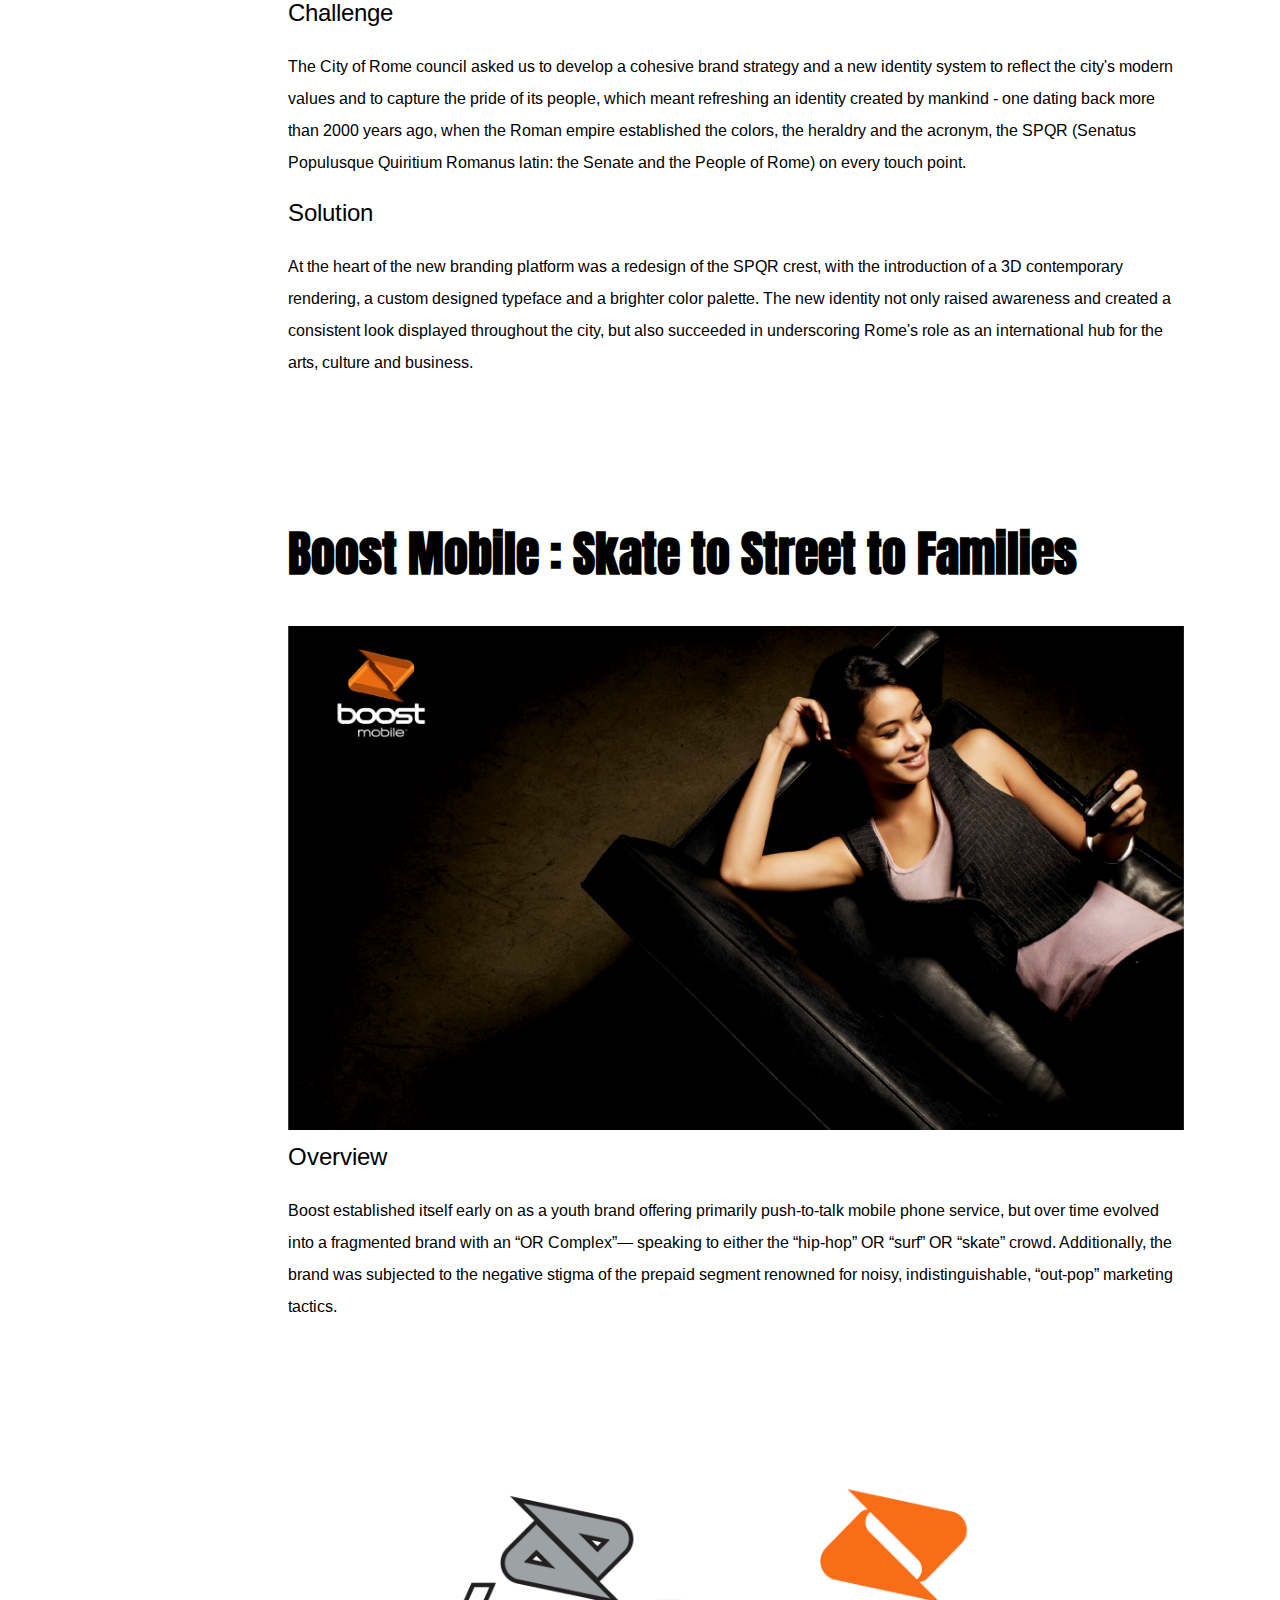
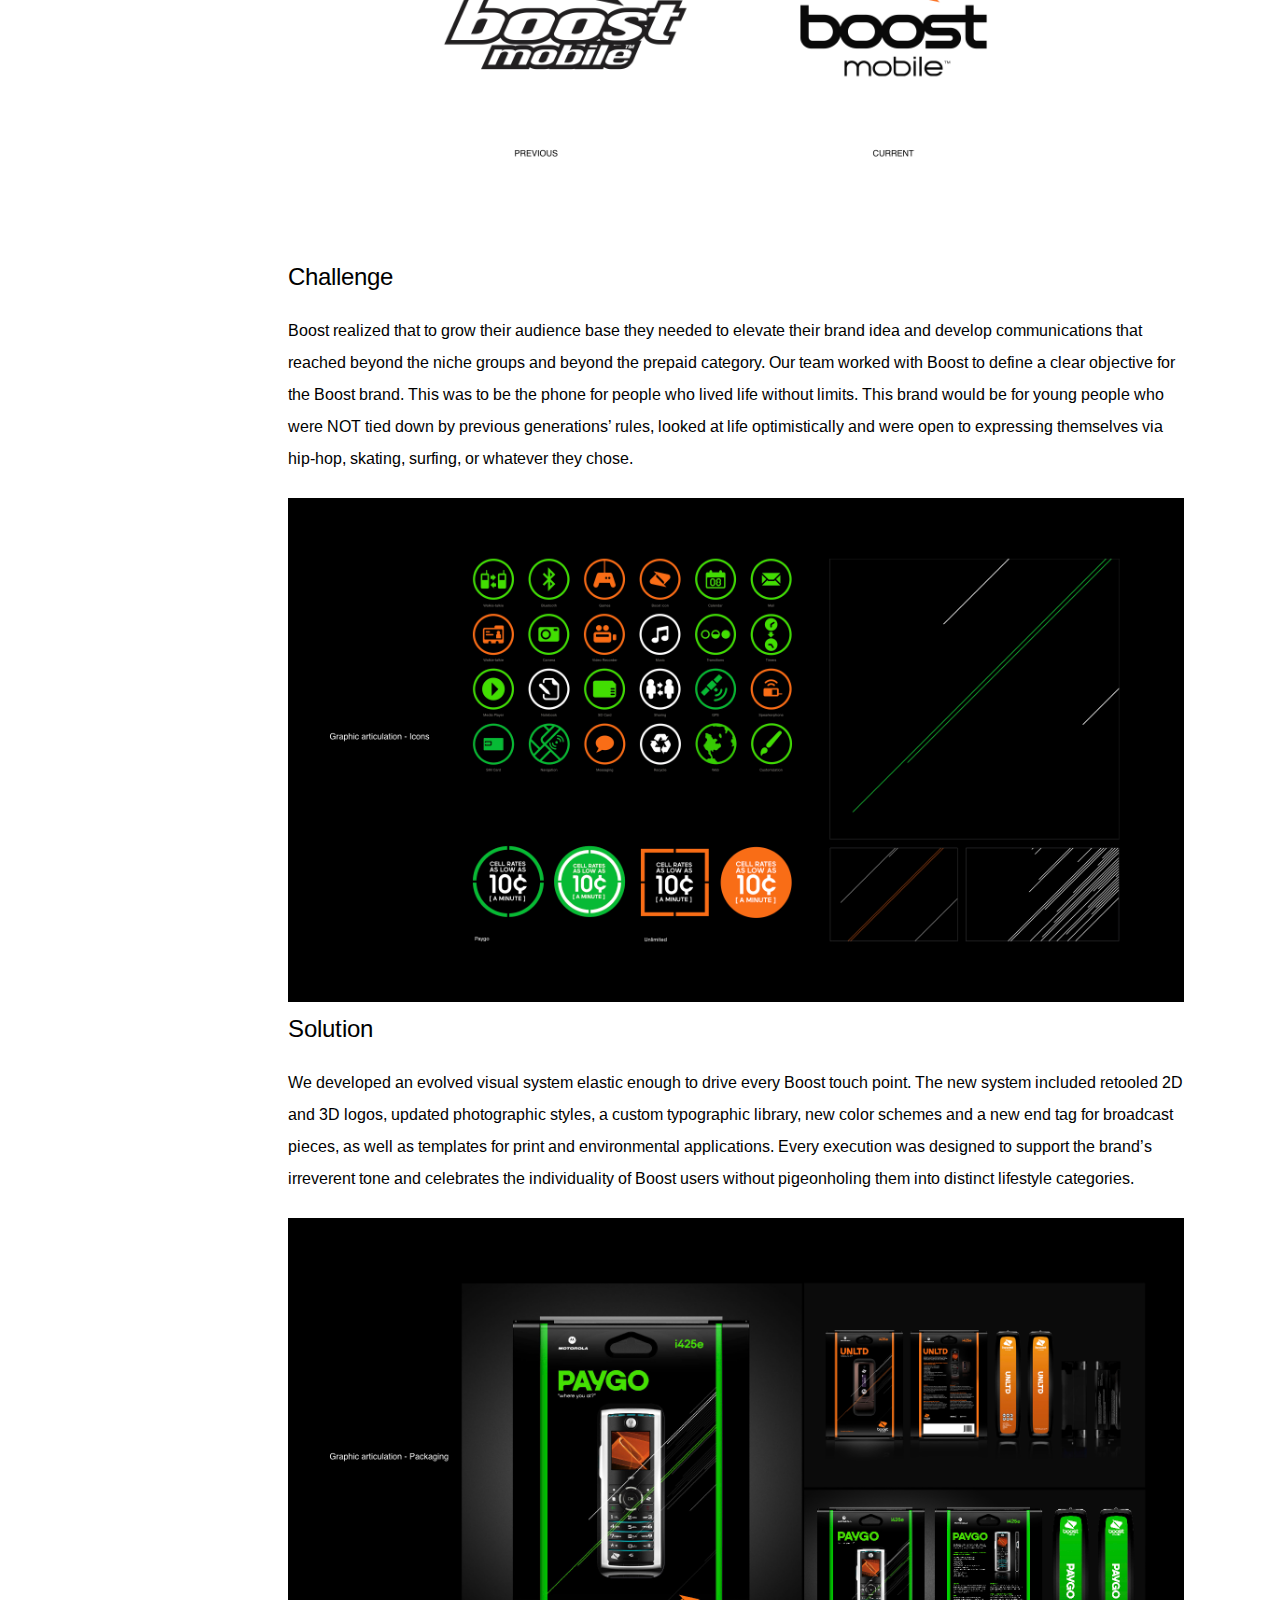
==== commit e9bc10aa: "updates" ====
--- a/work.html
+++ b/work.html
@@ -1,5 +1,6 @@
 <!DOCTYPE html>
 <html lang="en">
+
 <head>
     <meta charset="UTF-8">
     <meta http-equiv="X-UA-Compatible" content="IE=edge">
@@ -13,9 +14,10 @@
     <link rel="shortcut icon" type="image/png" href="./images/branding/icon.png" />
     <title>Work</title>
 </head>
+
 <body>
     <nav>
-        <logo><a href="./index.html"><img src="./images/branding/logo.svg"/></a></logo>
+        <logo><a href="./index.html"><img src="./images/branding/logo.svg" /></a></logo>
         <span id="hamburger" class="material-icons">
             menu
         </span>
@@ -26,271 +28,356 @@
         </side-bar>
     </nav>
     <modal>
+        <span class="material-icons" id="left">
+            keyboard_arrow_left
+        </span>
+        <span class="material-icons" id="right">
+            keyboard_arrow_right
+        </span>
         <h2 class="close">X</h2>
         <img src="">
-        <video autoplay loop poster=""><source src="" type="video/mp4"/></video>
+        <video autoplay loop poster="">
+            <source src="" type="video/mp4" /></video>
     </modal>
     <case-studies>
         <div class="case-study" id="tp1">
-            <h1>TH x JLab Epic Air</h1>
+            <h1>JLab Epic Air</h1>
             <video autoplay muted loop poster="./images/transparent-house/case-study1-frame1.jpg">
-                <source src="./images/transparent-house/CaseStudy1-THxJLabEpicAir.mp4" type="video/mp4"/>
+                <source src="./images/transparent-house/CaseStudy1-THxJLabEpicAir.mp4" type="video/mp4" />
             </video>
         </div>
         <div class="case-study" id="tp2">
-            <h1>TH x Samsung : The Heart of Everything</h1>
+            <h1>Samsung : The Heart of Everything</h1>
             <video autoplay muted loop poster="./images/transparent-house/case-study2-frame1.jpg">
-                <source src="./images/transparent-house/CaseStudy2-THxSamsungTheHeartofEverything.mp4" type="video/mp4"/>
+                <source src="./images/transparent-house/CaseStudy2-THxSamsungTheHeartofEverything.mp4"
+                    type="video/mp4" />
             </video>
             <h4>Overview</h4>
             <div class="paragraph">
-                <p>To create a complex, high-caliber 3D animated marketing video that was show-floor ready for CES, from creative to delivery, in 6 weeks. </p>
-            </div>
-            <h4>Challenge</h4>
-            <div class="paragraph">
-                <p>The team moved quickly to assess the needs of Samsung’s Semiconductor, U.S. Division - to make their products, which power the things we as consumers know, alive and important to the end user. Our creative team produced a pitch to the client, complete with boards, within the first week.</p>
-            </div>
-            <div class="paragraph">
-                <p>The result was “Samsung @ the heart of everything”, an animated, multi-layered exploration into the inner workings of a suite of electronics, data servers, and smart autos, and how what’s inside serves us all on a daily basis.</p>
-            </div>
-            <h4>Solution</h4>
-            <div class="paragraph">
-                <p>“Samsung @ the heart of everything” debuted at CES 2018, just 4 weeks after concept approval, to public and inter-divisional acclaim. Samsung Corporate asked that the video be put on permanent display on the large format lobby video wall at DSA Flagship HQ, in San Jose, California. Transparent House is currently enhancing the video to include more use case scenarios, graphics performance call-outs, and resolution improvements to enable play at up to 16K UHD.</p>
-            </div>
-            <div class="work-picture">
-                <img src="./images/transparent-house/samsung1.jpg"/>
-            </div>
-            <div class="work-picture">
-                <img src="./images/transparent-house/samsung2.jpeg"/>
-            </div>
-            <div class="work-picture">
-                <img src="./images/transparent-house/samsung3.jpeg"/>
+                <p>To create a complex, high-caliber 3D animated marketing video that was show-floor ready for CES, from
+                    creative to delivery, in 6 weeks. </p>
+            </div>
+            <div class="work-picture">
+                <img src="./images/transparent-house/samsung1.jpg" />
+            </div>
+            <h4>Challenge</h4>
+            <div class="paragraph">
+                <p>The team moved quickly to assess the needs of Samsung’s Semiconductor, U.S. Division - to make their
+                    products, which power the things we as consumers know, alive and important to the end user. Our
+                    creative team produced a pitch to the client, complete with boards, within the first week.</p>
+            </div>
+            <div class="paragraph">
+                <p>The result was “Samsung @ the heart of everything”, an animated, multi-layered exploration into the
+                    inner workings of a suite of electronics, data servers, and smart autos, and how what’s inside
+                    serves us all on a daily basis.</p>
+            </div>
+            <div class="work-picture">
+                <img src="./images/transparent-house/samsung2.jpeg" />
+            </div>
+            <h4>Solution</h4>
+            <div class="paragraph">
+                <p>“Samsung @ the heart of everything” debuted at CES 2018, just 4 weeks after concept approval, to
+                    public and inter-divisional acclaim. Samsung Corporate asked that the video be put on permanent
+                    display on the large format lobby video wall at DSA Flagship HQ, in San Jose, California.
+                    Transparent House is currently enhancing the video to include more use case scenarios, graphics
+                    performance call-outs, and resolution improvements to enable play at up to 16K UHD.</p>
+            </div>
+            <div class="work-picture">
+                <img src="./images/transparent-house/samsung3.jpeg" />
             </div>
         </div>
         <div class="case-study" id="tp5">
             <h1>HP : Workstations Reinvented</h1>
             <div class="work-picture">
-                <img src="./images/transparent-house/hp/hp.001.jpeg"/>
-            </div>
-            <h4>Overview</h4>
-            <div class="paragraph">
-                <p>HP engaged us to supply creative concept, storyboards, and visual assets for each of their product launches, including photo-realistic renderings, animations, live action marketing.</p>
-            </div>
-            <h4>Challenge</h4>
-            <div class="paragraph">
-                <p>To assist HP in their never ending mission to stay current as the leader in the highly competitive and ever evolving PC industry by producing stunning and engaging visual assets.</p>
-            </div>
-            <h4>Solution</h4>
-            <div class="paragraph">
-                <p>Our ability to visualize product at an early stage - and across the media spectrum - enables HP to present first-to-market innovations in an ever evolving and highly competitive industry. HP continues to maintain their position as the number one producer of professional workstations in the world.</p>
-            </div>
-            <div class="work-picture">
-                <img src="./images/transparent-house/hp/hp.002.jpeg"/>
-            </div>
-            <div class="work-picture">
-                <img src="./images/transparent-house/hp/hp.003.jpeg"/>
-            </div>
-            <div class="work-picture">
-                <img src="./images/transparent-house/hp/hp.004.jpeg"/>
-            </div>
-            <div class="work-picture">
-                <img src="./images/transparent-house/hp/hp.005.jpeg"/>
-            </div>
-            <div class="work-picture">
-                <img src="./images/transparent-house/hp/hp.006.jpeg"/>
-            </div>
-            <div class="work-picture">
-                <img src="./images/transparent-house/hp/hp.007.jpeg"/>
+                <img src="./images/transparent-house/hp/hp.004.jpeg" />
+            </div>
+            <h4>Overview</h4>
+            <div class="paragraph">
+                <p>HP engaged us to supply creative concept, storyboards, and visual assets for each of their product
+                    launches, including photo-realistic renderings, animations, live action marketing.</p>
+            </div>
+            <div class="work-picture">
+                <img src="./images/transparent-house/hp/hp.001.jpeg" />
+            </div>
+            <h4>Challenge</h4>
+            <div class="paragraph">
+                <p>To assist HP in their never ending mission to stay current as the leader in the highly competitive
+                    and ever evolving PC industry by producing stunning and engaging visual assets.</p>
+            </div>
+            <div class="work-picture">
+                <img src="./images/transparent-house/hp/hp.002.jpeg" />
+            </div>
+            <h4>Solution</h4>
+            <div class="paragraph">
+                <p>Our ability to visualize product at an early stage - and across the media spectrum - enables HP to
+                    present first-to-market innovations in an ever evolving and highly competitive industry. HP
+                    continues to maintain their position as the number one producer of professional workstations in the
+                    world.</p>
+            </div>
+            <div class="work-picture">
+                <img src="./images/transparent-house/hp/hp.003.jpeg" />
+            </div>
+            <div class="work-picture">
+                <img src="./images/transparent-house/hp/hp.005.jpeg" />
+            </div>
+            <div class="work-picture">
+                <img src="./images/transparent-house/hp/hp.006.jpeg" />
+            </div>
+            <div class="work-picture">
+                <img src="./images/transparent-house/hp/hp.007.jpeg" />
             </div>
         </div>
         <div class="case-study" id="tp4">
             <h1>Icon : aircraft</h1>
             <div class="work-picture">
-                <img src="./images/other/icon/icon.001.jpeg"/>
-            </div>
-            <h4>Overview</h4>
-            <div class="paragraph">
-                <p>The FAA passed a new regulation that allows non-pilots to earn their Light Sport Aircraft (LSA) license in as little as two weeks. To capitalize on these changes in regulation, ICON Aircraft engineered a revolutionary recreational aircraft.</p>
-            </div>
-            <h4>Challenge</h4>
-            <div class="paragraph">
-                <p>The challenge was to brand, and bring to market, the ICON brand and its first aircraft, the A5 Amphibian, in a way that would appeal to two very different target audiences: seasoned pilots and potential new pilots.</p>
-            </div>
-            <div class="paragraph">
-                <p>The response was to create a brand identity system that was solid and credible enough for pilots, yet sleek and stylish enough for newcomers to the category. The logo adopted a propeller form, symbolizing “air, water and sea,” speaking to the amphibious nature of the plane. The shield element reinforced the brand’s integrity and commitment to safety. Colors and typography were developed with a nod toward strength and high-performance sport.</p>
-            </div>
-            <h4>Solution</h4>
-            <div class="paragraph">
-                <p>We applied this brand identity system to ICON Aircraft’s corporate and consumer communications, as well as to both the exterior and interior of the A5 aircraft. We extended the brand identity system to the development of the new ICON Aircraft website. The site is a stylish and clean web experience that supports content ranging from hi-res imagery to product specifications. The website was built with a flexible and extensible content management system to allow for scalability.</p>
-            </div>
-            <div class="work-picture">
-                <img src="./images/other/icon/icon.002.jpeg"/>
-            </div>
-            <div class="work-picture">
-                <img src="./images/other/icon/icon.003.jpeg"/>
-            </div>
-            <div class="work-picture">
-                <img src="./images/other/icon/icon.004.jpeg"/>
-            </div>
-            <div class="work-picture">
-                <img src="./images/other/icon/icon.005.jpeg"/>
-            </div>
-            <div class="work-picture">
-                <img src="./images/other/icon/icon.006.jpeg"/>
+                <img src="./images/other/icon/icon.001.jpeg" />
+            </div>
+            <h4>Overview</h4>
+            <div class="paragraph">
+                <p>The FAA passed a new regulation that allows non-pilots to earn their Light Sport Aircraft (LSA)
+                    license in as little as two weeks. To capitalize on these changes in regulation, ICON Aircraft
+                    engineered a revolutionary recreational aircraft.</p>
+            </div>
+            <div class="work-picture">
+                <img src="./images/other/icon/icon.002.jpeg" />
+            </div>
+            <h4>Challenge</h4>
+            <div class="paragraph">
+                <p>The challenge was to brand, and bring to market, the ICON brand and its first aircraft, the A5
+                    Amphibian, in a way that would appeal to two very different target audiences: seasoned pilots and
+                    potential new pilots.</p>
+            </div>
+            <div class="paragraph">
+                <p>The response was to create a brand identity system that was solid and credible enough for pilots, yet
+                    sleek and stylish enough for newcomers to the category. The logo adopted a propeller form,
+                    symbolizing “air, water and sea,” speaking to the amphibious nature of the plane. The shield element
+                    reinforced the brand’s integrity and commitment to safety. Colors and typography were developed with
+                    a nod toward strength and high-performance sport.</p>
+            </div>
+            <div class="work-picture">
+                <img src="./images/other/icon/icon.003.jpeg" />
+            </div>
+            <h4>Solution</h4>
+            <div class="paragraph">
+                <p>We applied this brand identity system to ICON Aircraft’s corporate and consumer communications, as
+                    well as to both the exterior and interior of the A5 aircraft. We extended the brand identity system
+                    to the development of the new ICON Aircraft website. The site is a stylish and clean web experience
+                    that supports content ranging from hi-res imagery to product specifications. The website was built
+                    with a flexible and extensible content management system to allow for scalability.</p>
+            </div>
+            <div class="work-picture">
+                <img src="./images/other/icon/icon.004.jpeg" />
+            </div>
+            <div class="work-picture">
+                <img src="./images/other/icon/icon.005.jpeg" />
+            </div>
+            <div class="work-picture">
+                <img src="./images/other/icon/icon.006.jpeg" />
             </div>
 
         </div>
         <div class="case-study" id="tp6">
             <h1>SPQR : Rome to the Romans</h1>
             <div class="work-picture">
-                <img src="./images/muse/spqr/spqr.001.jpeg"/>
-            </div>
-            <h4>Overview</h4>
-            <div class="paragraph">
-                <p>To say that Rome is a unique city is quite an understatement. Its incredibly rich cultural heritage goes without saying. But the city is also very modern and forward thinking, and surprisingly livable.</p>
-            </div>
-            <h4>Challenge</h4>
-            <div class="paragraph">
-                <p>The City of Rome council asked us to develop a cohesive brand strategy and a new identity system to reflect the city's modern values and to capture the pride of its people, which meant refreshing an identity created by mankind - one dating back more than 2000 years ago, when the Roman empire established the colors, the heraldry and the acronym, the SPQR (Senatus Populusque Quiritium Romanus latin: the Senate and the People of Rome) on every touch point.</p>
-            </div>
-            <h4>Solution</h4>
-            <div class="paragraph">
-                <p>At the heart of the new branding platform was a redesign of the SPQR crest, with the introduction of a 3D contemporary rendering, a custom designed typeface and a brighter color palette.  The new identity not only raised awareness and created a consistent look displayed throughout the city, but also succeeded in  underscoring Rome's role as an international hub for the arts, culture and business.</p>
-            </div>
-            <div class="work-picture">
-                <img src="./images/muse/spqr/spqr.002.jpeg"/>
+                <img src="./images/muse/spqr/spqr.001.jpeg" />
+            </div>
+            <h4>Overview</h4>
+            <div class="paragraph">
+                <p>To say that Rome is a unique city is quite an understatement. Its incredibly rich cultural heritage
+                    goes without saying. But the city is also very modern and forward thinking, and surprisingly
+                    livable.</p>
+            </div>
+            <div class="work-picture">
+                <img src="./images/muse/spqr/spqr.002.jpeg" />
+            </div>
+            <h4>Challenge</h4>
+            <div class="paragraph">
+                <p>The City of Rome council asked us to develop a cohesive brand strategy and a new identity system to
+                    reflect the city's modern values and to capture the pride of its people, which meant refreshing an
+                    identity created by mankind - one dating back more than 2000 years ago, when the Roman empire
+                    established the colors, the heraldry and the acronym, the SPQR (Senatus Populusque Quiritium Romanus
+                    latin: the Senate and the People of Rome) on every touch point.</p>
+            </div>
+            <h4>Solution</h4>
+            <div class="paragraph">
+                <p>At the heart of the new branding platform was a redesign of the SPQR crest, with the introduction of
+                    a 3D contemporary rendering, a custom designed typeface and a brighter color palette. The new
+                    identity not only raised awareness and created a consistent look displayed throughout the city, but
+                    also succeeded in underscoring Rome's role as an international hub for the arts, culture and
+                    business.</p>
             </div>
         </div>
         <div class="case-study" id="tp3">
             <h1>Boost Mobile : Skate to Street to Families</h1>
             <div class="work-picture">
-                <img src="./images/other/boost/boost.001.jpeg"/>
-            </div>
-            <h4>Overview</h4>
-            <div class="paragraph">
-                <p>Boost established itself early on as a youth brand offering primarily push-to-talk mobile phone service, but over time evolved into a fragmented brand with an “OR Complex”— speaking to either the “hip-hop” OR “surf” OR “skate” crowd. Additionally, the brand was subjected to the negative stigma of the prepaid segment renowned for noisy, indistinguishable, “out-pop” marketing tactics.</p>
-            </div>
-            <h4>Challenge</h4>
-            <div class="paragraph">
-                <p>Boost realized that to grow their audience base they needed to elevate their brand idea and develop communications that reached beyond the niche groups and beyond the prepaid category. Our team worked with Boost to define a clear objective for the Boost brand. This was to be the phone for people who lived life without limits. This brand would be for young people who were NOT tied down by previous generations’ rules, looked at life optimistically and were open to expressing themselves via hip-hop, skating, surfing, or whatever they chose. </p>
-            </div>
-            <h4>Solution</h4>
-            <div class="paragraph">
-                <p>We developed an evolved visual system elastic enough to drive every Boost touch point. The new system included retooled 2D and 3D logos, updated photographic styles, a custom typographic library, new color schemes and a new end tag for broadcast pieces, as well as templates for print and environmental applications. Every execution was designed to support the brand’s irreverent tone and celebrates the individuality of Boost users without pigeonholing them into distinct lifestyle categories.</p>
-            </div>
-            <div class="work-picture">
-                <img src="./images/other/boost/boost.002.jpeg"/>
-            </div>
-            <div class="work-picture">
-                <img src="./images/other/boost/boost.003.jpeg"/>
-            </div>
-            <div class="work-picture">
-                <img src="./images/other/boost/boost.004.jpeg"/>
-            </div>
-            <div class="work-picture">
-                <img src="./images/other/boost/boost.005.jpeg"/>
-            </div>
-            <div class="work-picture">
-                <img src="./images/other/boost/boost.006.jpeg"/>
-            </div>
-            <div class="work-picture">
-                <img src="./images/other/boost/boost.007.jpeg"/>
-            </div>
-            <div class="work-picture">
-                <img src="./images/other/boost/boost.008.jpeg"/>
+                <img src="./images/other/boost/boost.001.jpeg" />
+            </div>
+            <h4>Overview</h4>
+            <div class="paragraph">
+                <p>Boost established itself early on as a youth brand offering primarily push-to-talk mobile phone
+                    service, but over time evolved into a fragmented brand with an “OR Complex”— speaking to either the
+                    “hip-hop” OR “surf” OR “skate” crowd. Additionally, the brand was subjected to the negative stigma
+                    of the prepaid segment renowned for noisy, indistinguishable, “out-pop” marketing tactics.</p>
+            </div>
+            <div class="work-picture">
+                <img src="./images/other/boost/boost.002.jpeg" />
+            </div>
+            <h4>Challenge</h4>
+            <div class="paragraph">
+                <p>Boost realized that to grow their audience base they needed to elevate their brand idea and develop
+                    communications that reached beyond the niche groups and beyond the prepaid category. Our team worked
+                    with Boost to define a clear objective for the Boost brand. This was to be the phone for people who
+                    lived life without limits. This brand would be for young people who were NOT tied down by previous
+                    generations’ rules, looked at life optimistically and were open to expressing themselves via
+                    hip-hop, skating, surfing, or whatever they chose. </p>
+            </div>
+            <div class="work-picture">
+                <img src="./images/other/boost/boost.003.jpeg" />
+            </div>
+            <h4>Solution</h4>
+            <div class="paragraph">
+                <p>We developed an evolved visual system elastic enough to drive every Boost touch point. The new system
+                    included retooled 2D and 3D logos, updated photographic styles, a custom typographic library, new
+                    color schemes and a new end tag for broadcast pieces, as well as templates for print and
+                    environmental applications. Every execution was designed to support the brand’s irreverent tone and
+                    celebrates the individuality of Boost users without pigeonholing them into distinct lifestyle
+                    categories.</p>
+            </div>
+            <div class="work-picture">
+                <img src="./images/other/boost/boost.004.jpeg" />
+            </div>
+            <div class="work-picture">
+                <img src="./images/other/boost/boost.005.jpeg" />
+            </div>
+            <div class="work-picture">
+                <img src="./images/other/boost/boost.006.jpeg" />
+            </div>
+            <div class="work-picture">
+                <img src="./images/other/boost/boost.007.jpeg" />
+            </div>
+            <div class="work-picture">
+                <img src="./images/other/boost/boost.008.jpeg" />
             </div>
         </div>
         <div class="case-study" id="tp7">
             <h1>Orion : hands-free wearable devices</h1>
             <div class="work-picture">
-                <img src="./images/muse/orion/orion.001.jpeg"/>
-            </div>
-            <h4>Overview</h4>
-            <div class="paragraph">
-                <p>Orion Labs is a technology company that makes wearable devices dedicated to connecting people, organizations, and machines in real time (push-to-talk) using its voice communication platform.</p>
-            </div>
-            <h4>Challenge</h4>
-            <div class="paragraph">
-                <p>We were engaged to create the brand strategy, identity, and activation for Orion’s main brand and also its line of wearable technology products. The wearables needed to be positioned and communicated as fashionable to consumers, as well as be portrayed appropriately across each target audience segment.</p>
-            </div>
-            <h4>Solution</h4>
-            <div class="paragraph">
-                <p>With different target audience per wearable, we developed three different identities for each product – tying each product back to the master brand. With a shifting business model, it allowed for flexibility for the Orion master brand.</p>
-            </div>
-            <div class="work-picture">
-                <img src="./images/muse/orion/orion.002.jpeg"/>
-            </div>
-            <div class="work-picture">
-                <img src="./images/muse/orion/orion.003.jpeg"/>
-            </div>
-            <div class="work-picture">
-                <img src="./images/muse/orion/orion.004.jpeg"/>
-            </div>
-            <div class="work-picture">
-                <img src="./images/muse/orion/orion.005.jpeg"/>
-            </div>
-            <div class="work-picture">
-                <img src="./images/muse/orion/orion.006.jpeg"/>
-            </div>
-            <div class="work-picture">
-                <img src="./images/muse/orion/orion.007.jpeg"/>
-            </div>
-            <div class="work-picture">
-                <img src="./images/muse/orion/orion.008.jpeg"/>
+                <img src="./images/muse/orion/orion.001.jpeg" />
+            </div>
+            <h4>Overview</h4>
+            <div class="paragraph">
+                <p>Orion Labs is a technology company that makes wearable devices dedicated to connecting people,
+                    organizations, and machines in real time (push-to-talk) using its voice communication platform.</p>
+            </div>
+            <div class="work-picture">
+                <img src="./images/muse/orion/orion.002.jpeg" />
+            </div>
+            <h4>Challenge</h4>
+            <div class="paragraph">
+                <p>We were engaged to create the brand strategy, identity, and activation for Orion’s main brand and
+                    also its line of wearable technology products. The wearables needed to be positioned and
+                    communicated as fashionable to consumers, as well as be portrayed appropriately across each target
+                    audience segment.</p>
+            </div>
+            <div class="work-picture">
+                <img src="./images/muse/orion/orion.003.jpeg" />
+            </div>
+            <h4>Solution</h4>
+            <div class="paragraph">
+                <p>With different target audience per wearable, we developed three different identities for each product
+                    – tying each product back to the master brand. With a shifting business model, it allowed for
+                    flexibility for the Orion master brand.</p>
+            </div>
+            <div class="work-picture">
+                <img src="./images/muse/orion/orion.004.jpeg" />
+            </div>
+            <div class="work-picture">
+                <img src="./images/muse/orion/orion.005.jpeg" />
+            </div>
+            <div class="work-picture">
+                <img src="./images/muse/orion/orion.006.jpeg" />
+            </div>
+            <div class="work-picture">
+                <img src="./images/muse/orion/orion.007.jpeg" />
+            </div>
+            <div class="work-picture">
+                <img src="./images/muse/orion/orion.008.jpeg" />
             </div>
         </div>
         <div class="case-study" id="tp8">
             <h1>Hyatt : new corporate connector</h1>
             <div class="work-picture">
-                <img src="./images/muse/hayatt/hayatt.001.jpeg"/>
-            </div>
-            <h4>Overview</h4>
-            <div class="paragraph">
-                <p>Hyatt Regency is Hyatt's flagship hotel brand of mid to large scale premium hotels targeting both leisure and business travelers, worldwide. Hyatt Regency is a place where dynamic interactions—from quick coffee dates and shared culinary experiences, to meetings and special events—fuel the energy in its spaces.</p>
-            </div>
-            <h4>Challenge</h4>
-            <div class="paragraph">
-                <p>Hyatt Regency had launched a new logo in 2014, but it lacked a comprehensive and meaningful design system to be applied globally. We were commissioned in 2015 to create a new brand platform and to implement the global guidelines that would consolidate their existing marketing collateral and provide a benchmark for quality and consistency across all communications at all properties worldwide.</p>
-            </div>
-            <h4>Solution</h4>
-            <div class="paragraph">
-                <p>Inspired by the brand logo shape, a ground-breaking and energizing brand system has been developed, to reinforce the brand as a space for meaningful connections and enrichment. The hive (logo) is a dynamic visual representation of our guests’ journey through the Hyatt Regency brand experience. The resulting work for Hyatt Regency provides guidance on design elements, imagery, logo applications, typography as well as the brand’s digital and offline presence. A comprehensive series of brand guidelines were provided, allowing Hyatt to effectively communicate the same tone of voice and visual presence with multiple audiences, worldwide.</p>
-            </div>
-            <div class="work-picture">
-                <img src="./images/muse/hayatt/hayatt.002.jpeg"/>
-            </div>
-            <div class="work-picture">
-                <img src="./images/muse/hayatt/hayatt.003.jpeg"/>
-            </div>
-            <div class="work-picture">
-                <img src="./images/muse/hayatt/hayatt.004.jpeg"/>
+                <img src="./images/muse/hayatt/hayatt.001.jpeg" />
+            </div>
+            <h4>Overview</h4>
+            <div class="paragraph">
+                <p>Hyatt Regency is Hyatt's flagship hotel brand of mid to large scale premium hotels targeting both
+                    leisure and business travelers, worldwide. Hyatt Regency is a place where dynamic interactions—from
+                    quick coffee dates and shared culinary experiences, to meetings and special events—fuel the energy
+                    in its spaces.</p>
+            </div>
+            <div class="work-picture">
+                <img src="./images/muse/hayatt/hayatt.002.jpeg" />
+            </div>
+            <h4>Challenge</h4>
+            <div class="paragraph">
+                <p>Hyatt Regency had launched a new logo in 2014, but it lacked a comprehensive and meaningful design
+                    system to be applied globally. We were commissioned in 2015 to create a new brand platform and to
+                    implement the global guidelines that would consolidate their existing marketing collateral and
+                    provide a benchmark for quality and consistency across all communications at all properties
+                    worldwide.</p>
+            </div>
+            <div class="work-picture">
+                <img src="./images/muse/hayatt/hayatt.003.jpeg" />
+            </div>
+            <h4>Solution</h4>
+            <div class="paragraph">
+                <p>Inspired by the brand logo shape, a ground-breaking and energizing brand system has been developed,
+                    to reinforce the brand as a space for meaningful connections and enrichment. The hive (logo) is a
+                    dynamic visual representation of our guests’ journey through the Hyatt Regency brand experience. The
+                    resulting work for Hyatt Regency provides guidance on design elements, imagery, logo applications,
+                    typography as well as the brand’s digital and offline presence. A comprehensive series of brand
+                    guidelines were provided, allowing Hyatt to effectively communicate the same tone of voice and
+                    visual presence with multiple audiences, worldwide.</p>
+            </div>
+            <div class="work-picture">
+                <img src="./images/muse/hayatt/hayatt.004.jpeg" />
             </div>
         </div>
         <div class="case-study" id="tp9">
             <h1>Milano : Italy to the world</h1>
             <div class="work-picture">
-                <img src="./images/muse/milano/milano.001.jpeg"/>
-            </div>
-            <h4>Overview</h4>
-            <div class="paragraph">
-                <p>Milan is recognized as a world fashion and design capital, with a major global influence in commerce, industry, music, sport, literature and art. The city has a rich cultural heritage and legacy, and has a unique cuisine.</p>
-            </div>
-            <h4>Challenge</h4>
-            <div class="paragraph">
-                <p>The Milan Council asked to position Milan among the most cosmopolitan cities in Europe through a complete redesign of its visual assets that could reflect the city's values. Our challenge was to define, leverage, and promote Milan's unique strengths and characteristics to a wide range of international audiences.</p>
-            </div>
-            <h4>Solution</h4>
-            <div class="paragraph">
-                <p>The visual expression that we created of the brand was a contemporary rendering of the powerful and energetic Ambrosian emblem with the introduction of a new custom designed typeface. The identity was implemented across the entire urban experience, including public transportation. The new identity is bold and contemporary, yet approachable.</p>
-            </div>
-            <div class="work-picture">
-                <img src="./images/muse/milano/milano.002.jpeg"/>
-            </div>
-            <div class="work-picture">
-                <img src="./images/muse/milano/milano.003.jpeg"/>
+                <img src="./images/muse/milano/milano.001.jpeg" />
+            </div>
+            <h4>Overview</h4>
+            <div class="paragraph">
+                <p>Milan is recognized as a world fashion and design capital, with a major global influence in commerce,
+                    industry, music, sport, literature and art. The city has a rich cultural heritage and legacy, and
+                    has a unique cuisine.</p>
+            </div>
+            <div class="work-picture">
+                <img src="./images/muse/milano/milano.002.jpeg" />
+            </div>
+            <h4>Challenge</h4>
+            <div class="paragraph">
+                <p>The Milan Council asked to position Milan among the most cosmopolitan cities in Europe through a
+                    complete redesign of its visual assets that could reflect the city's values. Our challenge was to
+                    define, leverage, and promote Milan's unique strengths and characteristics to a wide range of
+                    international audiences.</p>
+            </div>
+            <div class="work-picture">
+                <img src="./images/muse/milano/milano.003.jpeg" />
+            </div>
+            <h4>Solution</h4>
+            <div class="paragraph">
+                <p>The visual expression that we created of the brand was a contemporary rendering of the powerful and
+                    energetic Ambrosian emblem with the introduction of a new custom designed typeface. The identity was
+                    implemented across the entire urban experience, including public transportation. The new identity is
+                    bold and contemporary, yet approachable.</p>
             </div>
         </div>
     </case-studies>
     <script type="text/javascript" src="./scripts/index.js"></script>
 </body>
+
 </html>--- a/css/style.css
+++ b/css/style.css
@@ -1,6 +1,6 @@
-@import url("https://fonts.googleapis.com/css2?family=Bebas+Neue&family=Open+Sans&display=swap");
+@import url("https://fonts.googleapis.com/css2?family=Anton&family=Arimo&display=swap");
 body {
-  font-family: 'Open Sans', sans-serif;
+  font-family: 'Arimo', sans-serif;
   font-size: 16px;
   color: #000000;
   -webkit-font-smoothing: antialiased;
@@ -8,13 +8,13 @@
 }
 
 h1 {
-  font-family: 'Bebas Neue', sans-serif;
+  font-family: 'Anton', sans-serif;
   font-size: 3em;
   font-weight: bold;
 }
 
 h2 {
-  font-family: 'Bebas Neue', sans-serif;
+  font-family: 'Anton', sans-serif;
   font-size: 2.5em;
 }
 
@@ -187,7 +187,8 @@
 }
 
 .section {
-  padding: 1rem;
+  padding-left: 1rem;
+  padding-right: 1rem;
   display: -webkit-box;
   display: -ms-flexbox;
   display: flex;
@@ -204,10 +205,19 @@
 }
 
 .section .section-header {
+  height: 10rem;
   line-height: 5rem;
-  border-top: 1px solid black;
   text-align: center;
   width: 75vw;
+  display: -webkit-box;
+  display: -ms-flexbox;
+  display: flex;
+  -webkit-box-pack: center;
+      -ms-flex-pack: center;
+          justify-content: center;
+  -webkit-box-align: center;
+      -ms-flex-align: center;
+          align-items: center;
 }
 
 work {
@@ -220,7 +230,6 @@
 
 work projects {
   left: 0;
-  margin-top: 5rem;
   display: -webkit-box;
   display: -ms-flexbox;
   display: flex;
@@ -259,7 +268,7 @@
   max-width: unset;
   -webkit-transition: .5s;
   transition: .5s;
-  opacity: .75;
+  opacity: .95;
 }
 
 work projects .project img {
@@ -268,7 +277,7 @@
   height: fit-content;
   -webkit-transition: .5s;
   transition: .5s;
-  opacity: .75;
+  opacity: 1;
 }
 
 work projects .project img:hover,
@@ -277,7 +286,7 @@
 work projects .project video:active {
   -webkit-transform: scale(1.1);
           transform: scale(1.1);
-  opacity: 1;
+  opacity: .75;
 }
 
 work #project-selector {
@@ -385,12 +394,11 @@
 .paragraph {
   padding-top: .5rem;
   padding-bottom: .5rem;
-  max-width: 75vw;
+  max-width: 70vw;
 }
 
 .paragraph p {
-  text-indent: 1rem;
-  line-height: 1.5rem;
+  line-height: 2rem;
   color: black;
 }
 
@@ -425,7 +433,6 @@
 }
 
 case-studies {
-  margin-top: 3rem;
   min-height: 100vh;
   display: -webkit-box;
   display: -ms-flexbox;
@@ -443,10 +450,12 @@
   width: 70vw;
   margin-top: 3rem;
   margin-left: 15vw;
+  margin-bottom: 6rem;
 }
 
 case-studies .case-study h4 {
-  margin-top: .5rem;
+  margin-top: 1rem;
+  margin-bottom: 1rem;
 }
 
 case-studies .case-study video {
@@ -454,7 +463,7 @@
 }
 
 case-studies .case-study h1 {
-  margin-bottom: 1rem;
+  margin-bottom: 3rem;
 }
 
 case-studies .case-study .work-picture {
@@ -553,6 +562,28 @@
   width: 100%;
 }
 
+modal .material-icons {
+  font-size: 3rem;
+  -webkit-transition: .5s;
+  transition: .5s;
+  text-shadow: 0.08rem 0.06rem rgba(0, 0, 0, 0.75);
+  z-index: 200;
+  position: absolute;
+  padding: 1.5rem;
+  color: #fbfbfb;
+  text-align: center;
+  cursor: pointer;
+  opacity: .75;
+}
+
+modal #left {
+  left: 0;
+}
+
+modal #right {
+  right: 0;
+}
+
 modal .close {
   -webkit-transition: .5s;
   transition: .5s;
@@ -568,7 +599,9 @@
 }
 
 modal .close:hover,
-modal .close:active {
+modal .close:active,
+modal .material-icons:active,
+modal .material-icons:hover {
   -webkit-transform: scale(1.5);
           transform: scale(1.5);
   opacity: 1;
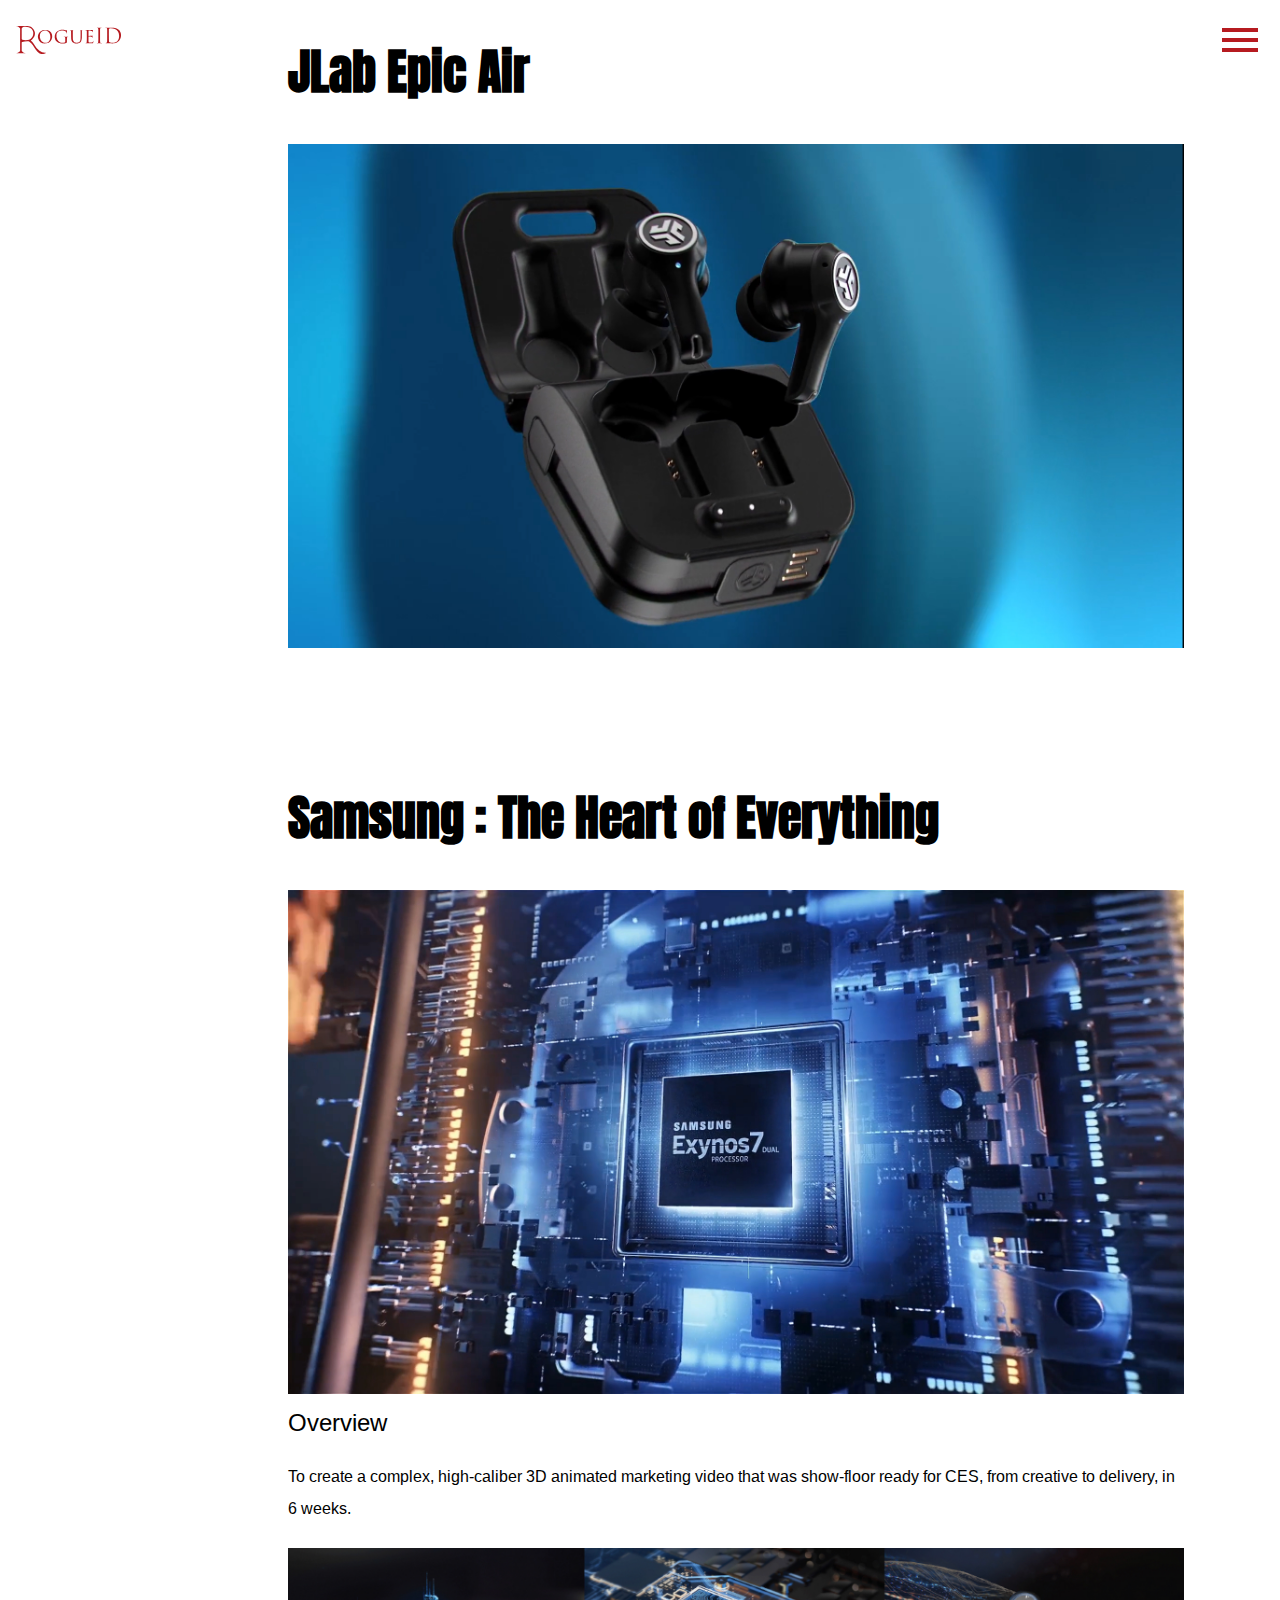
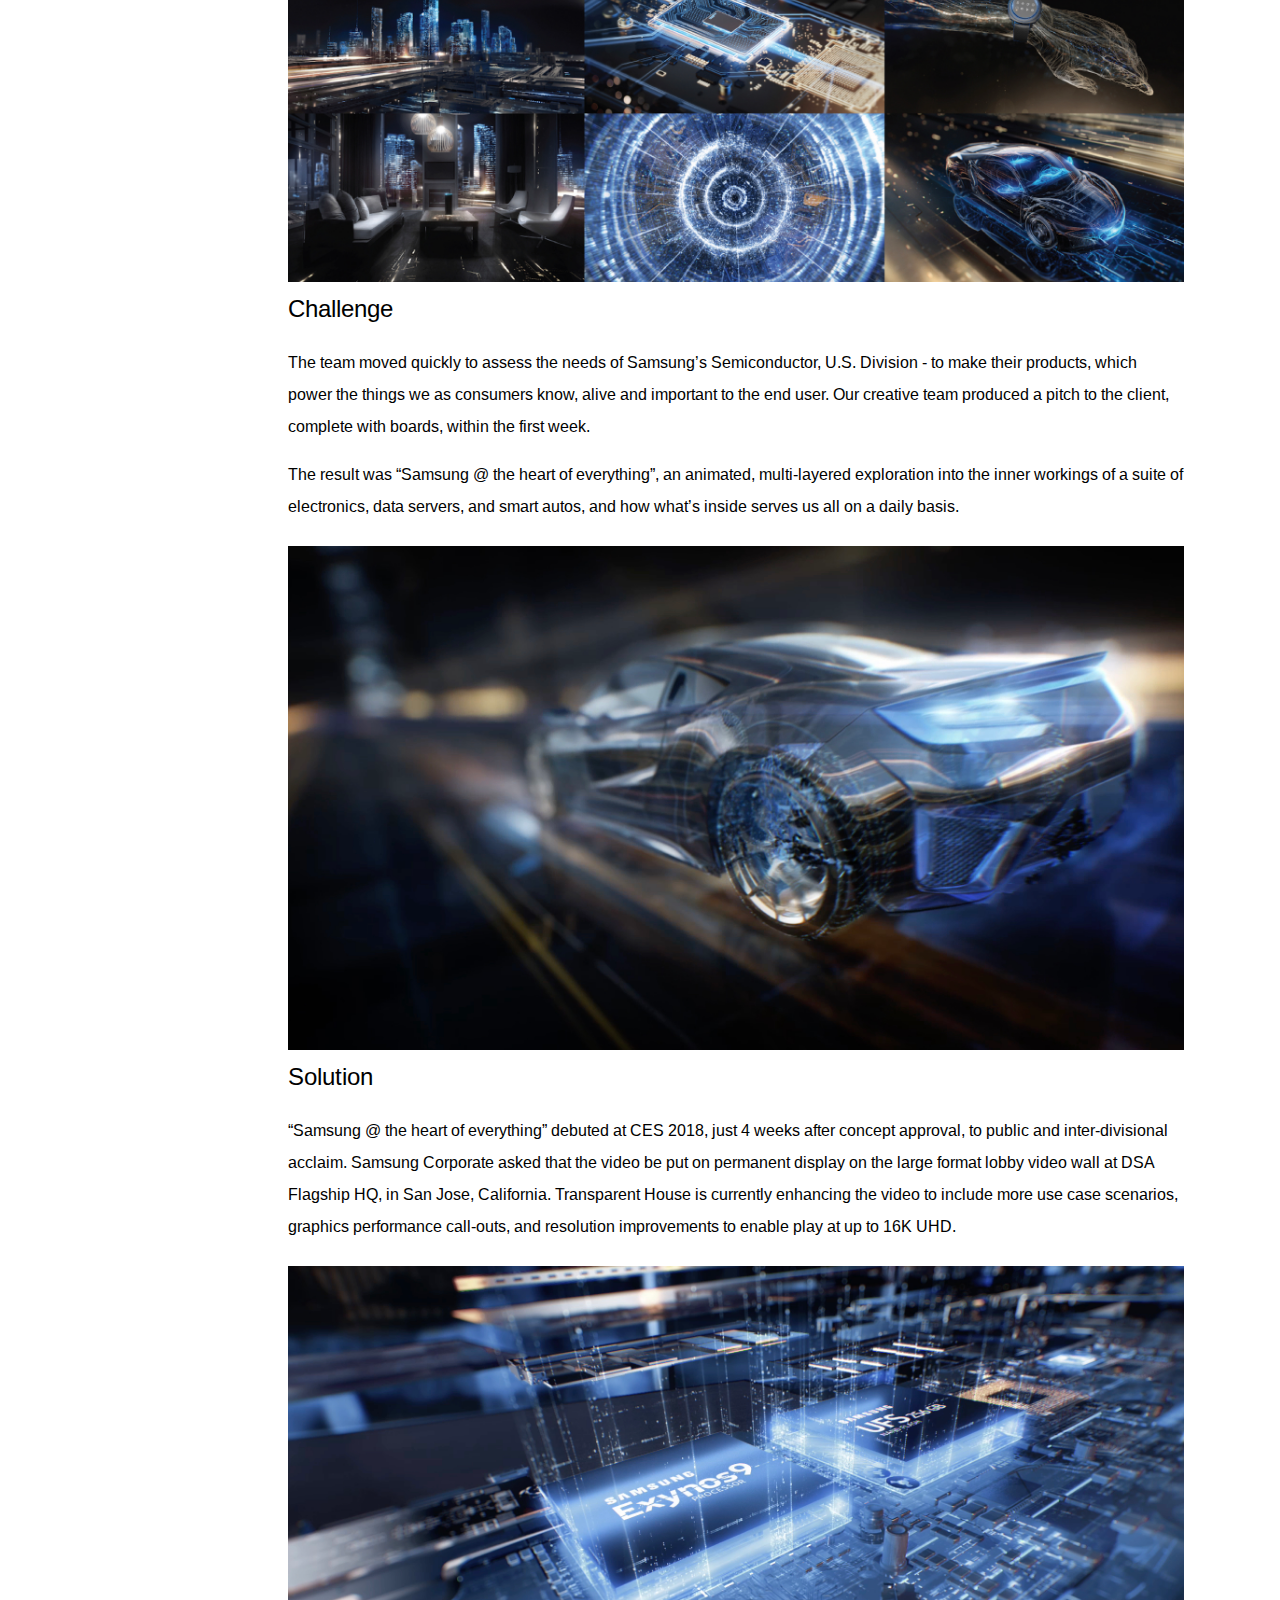
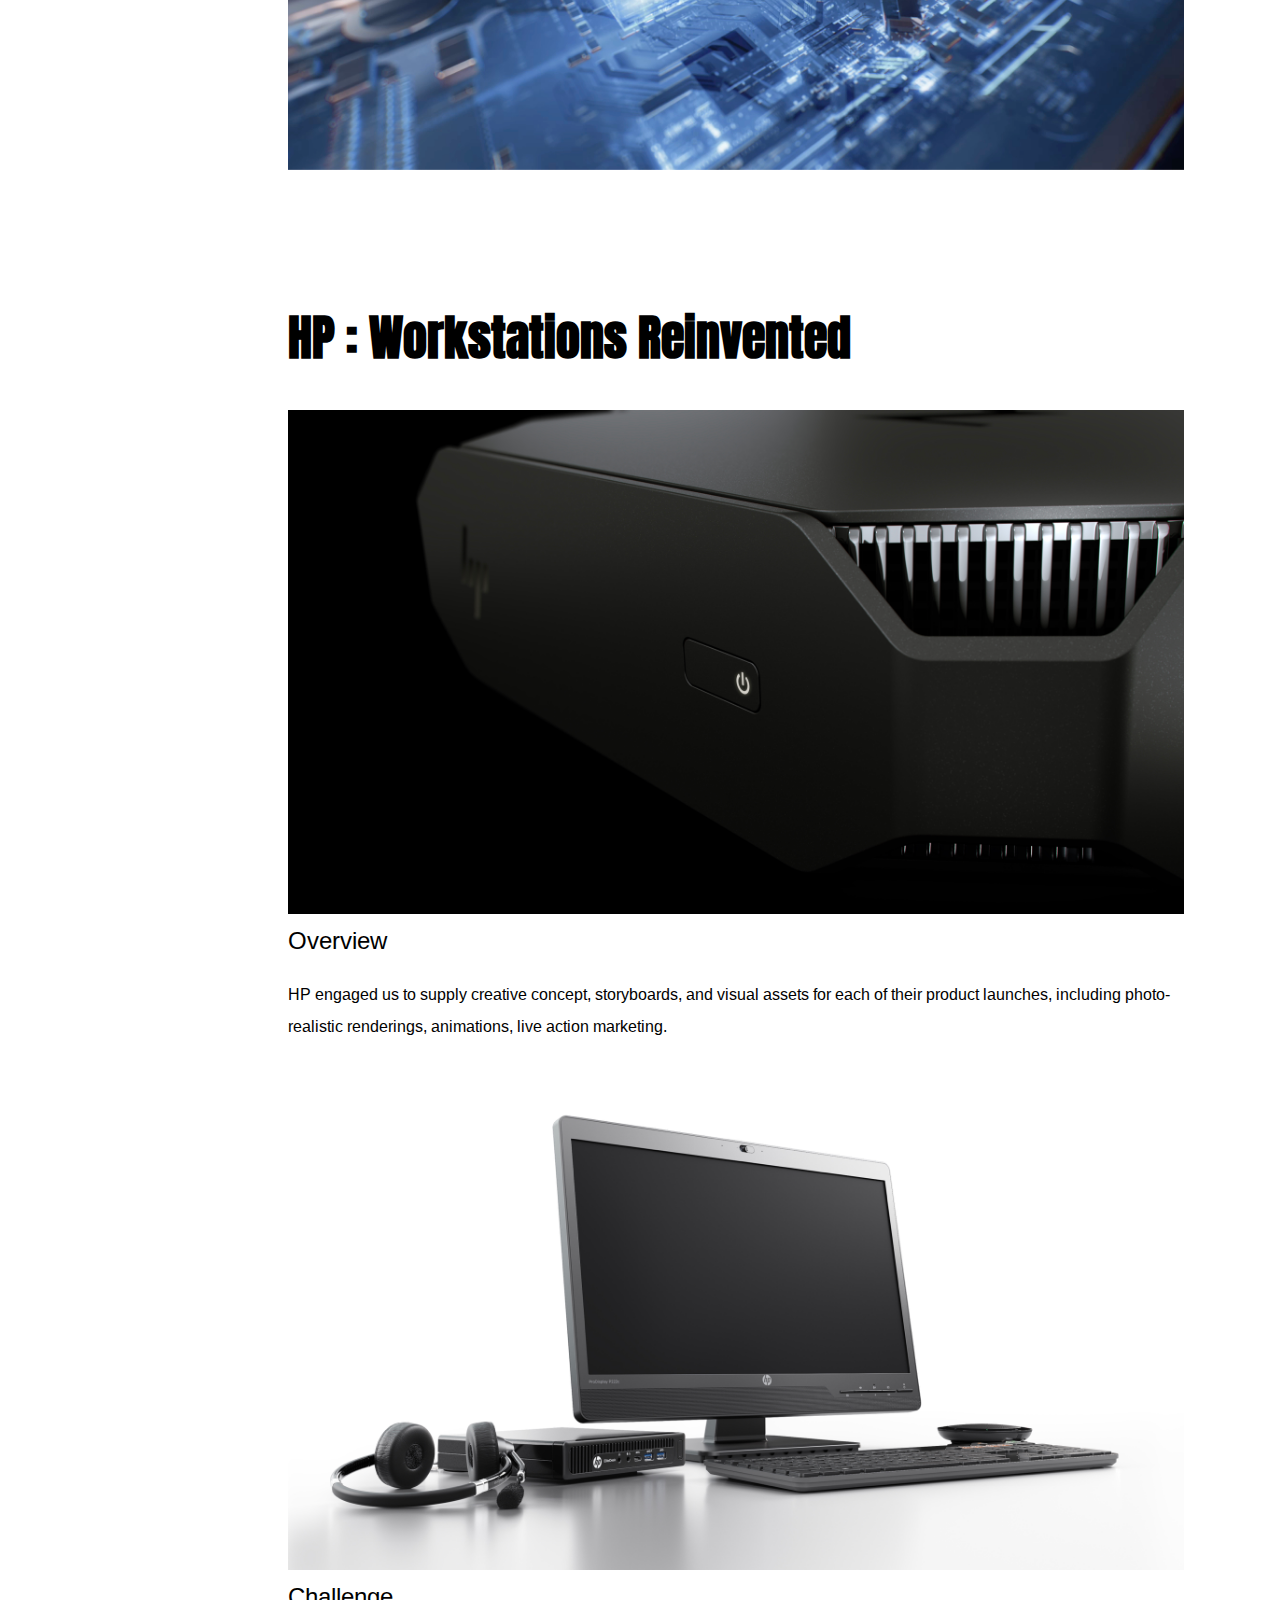
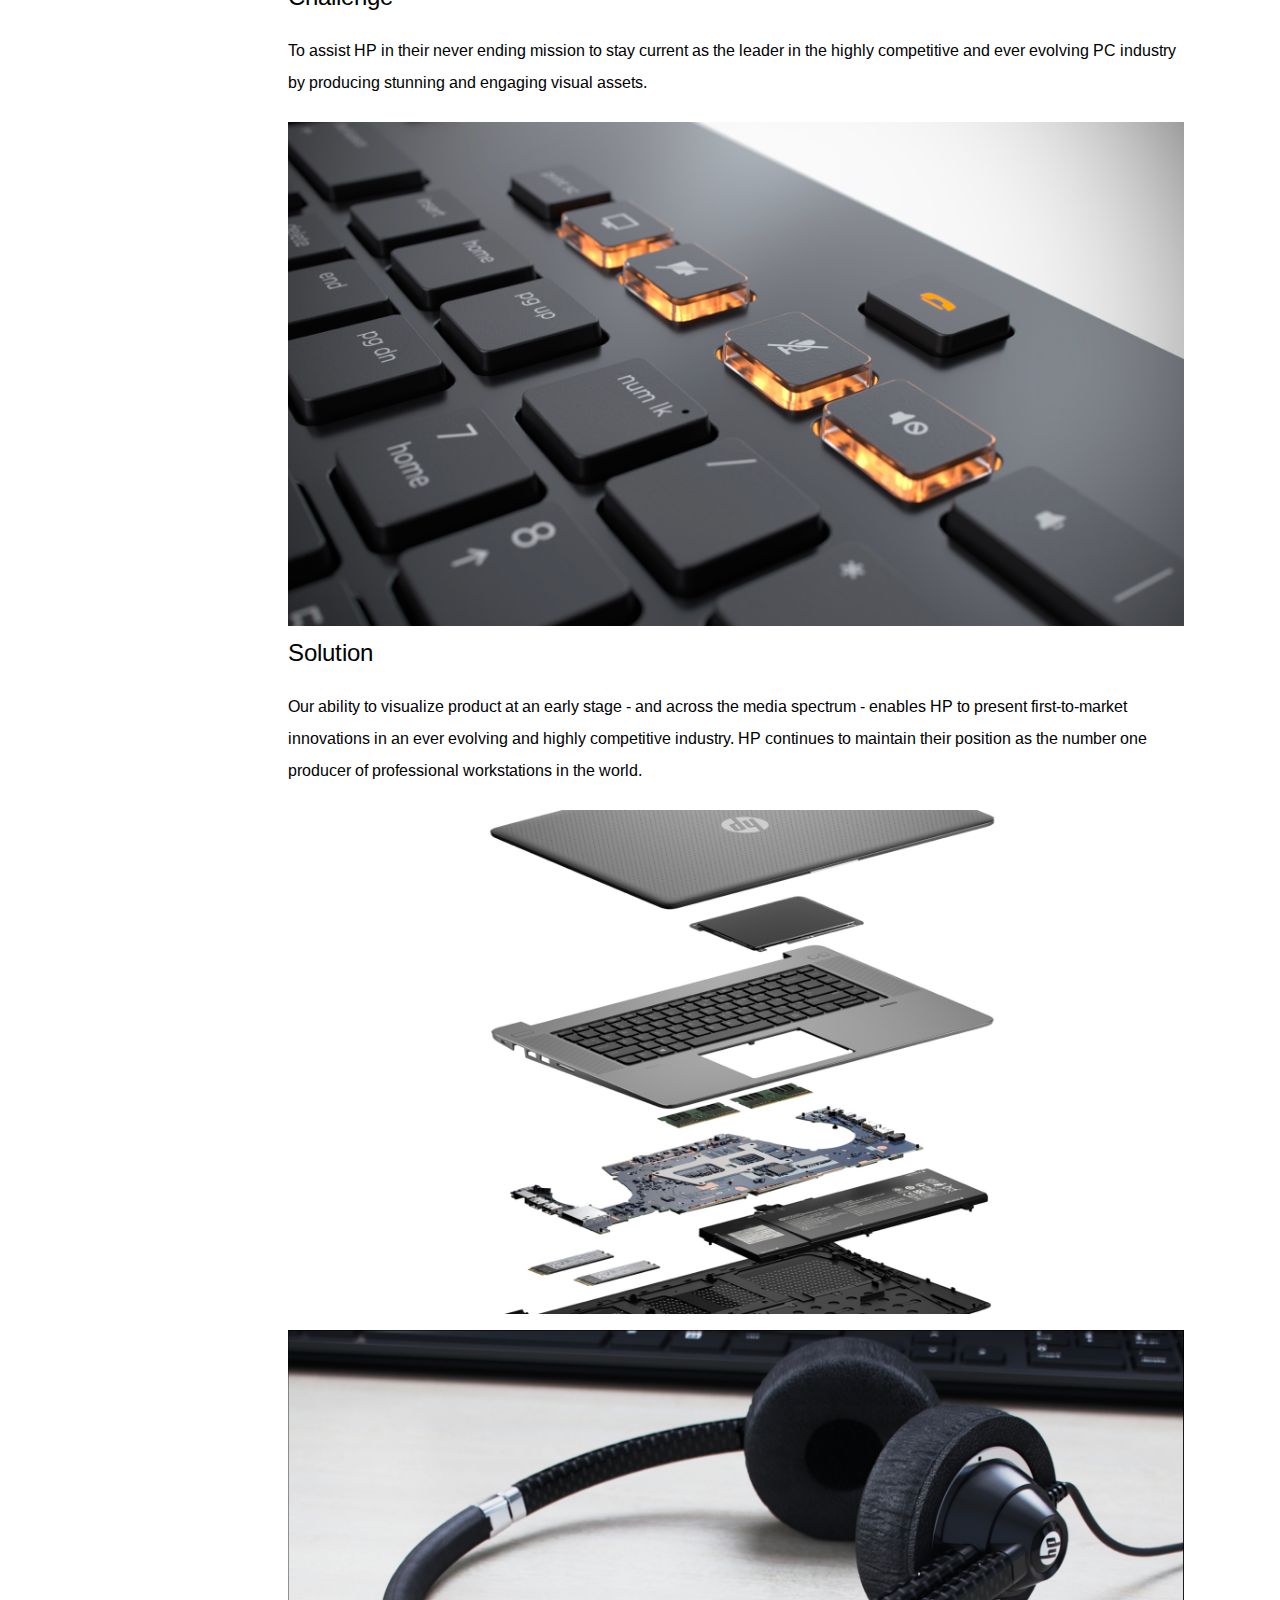
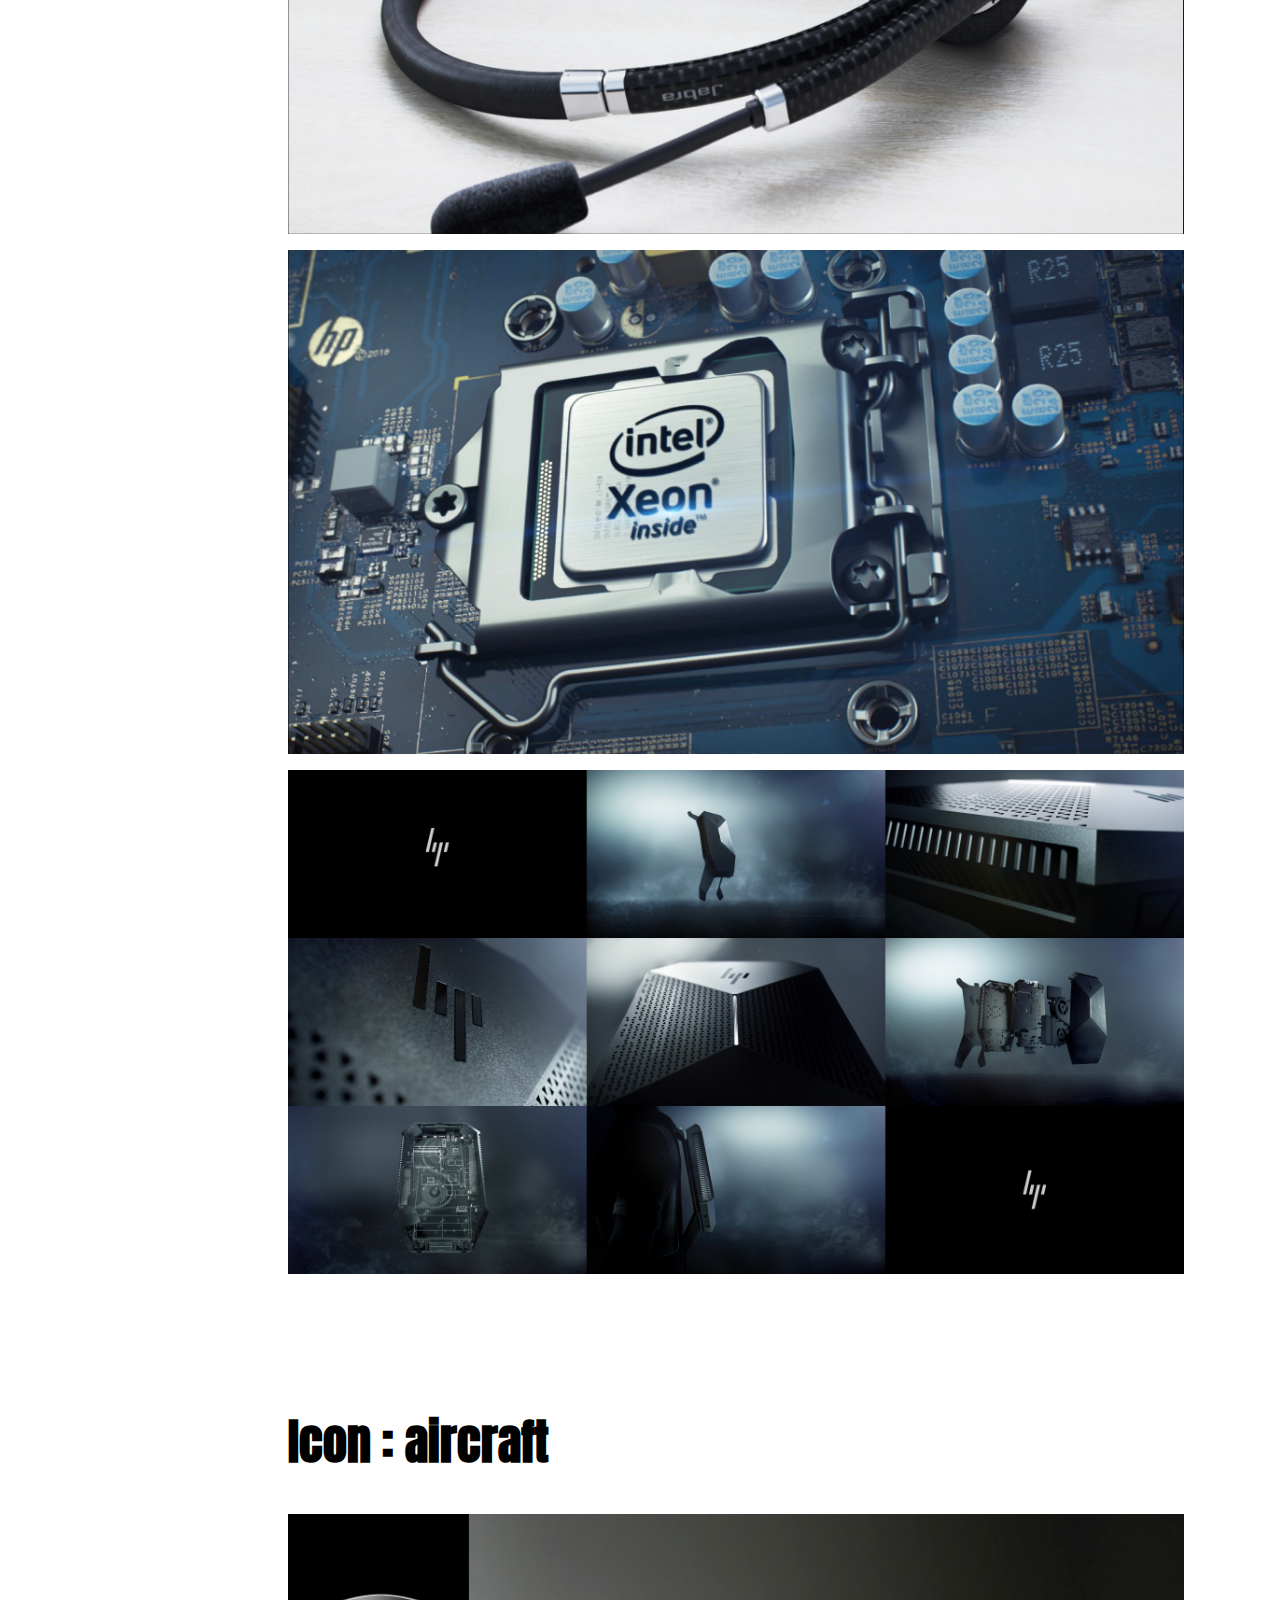
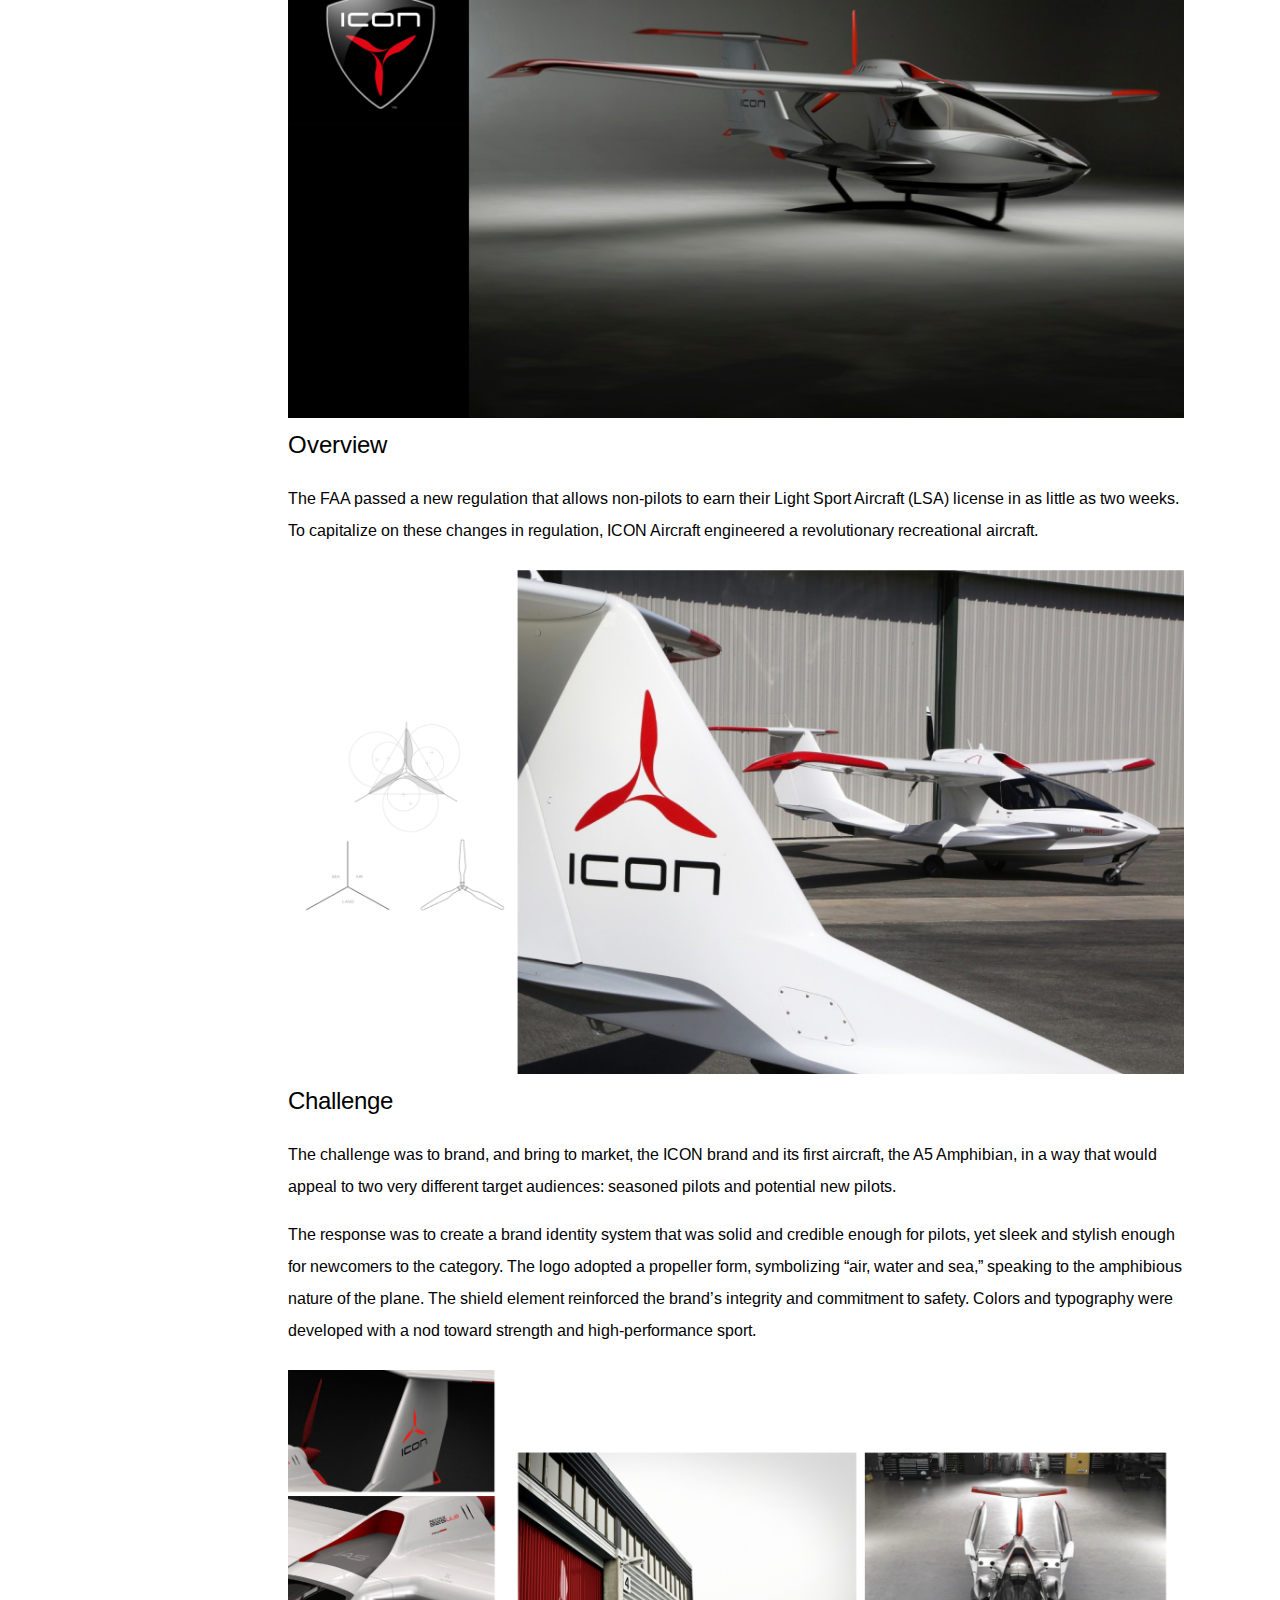
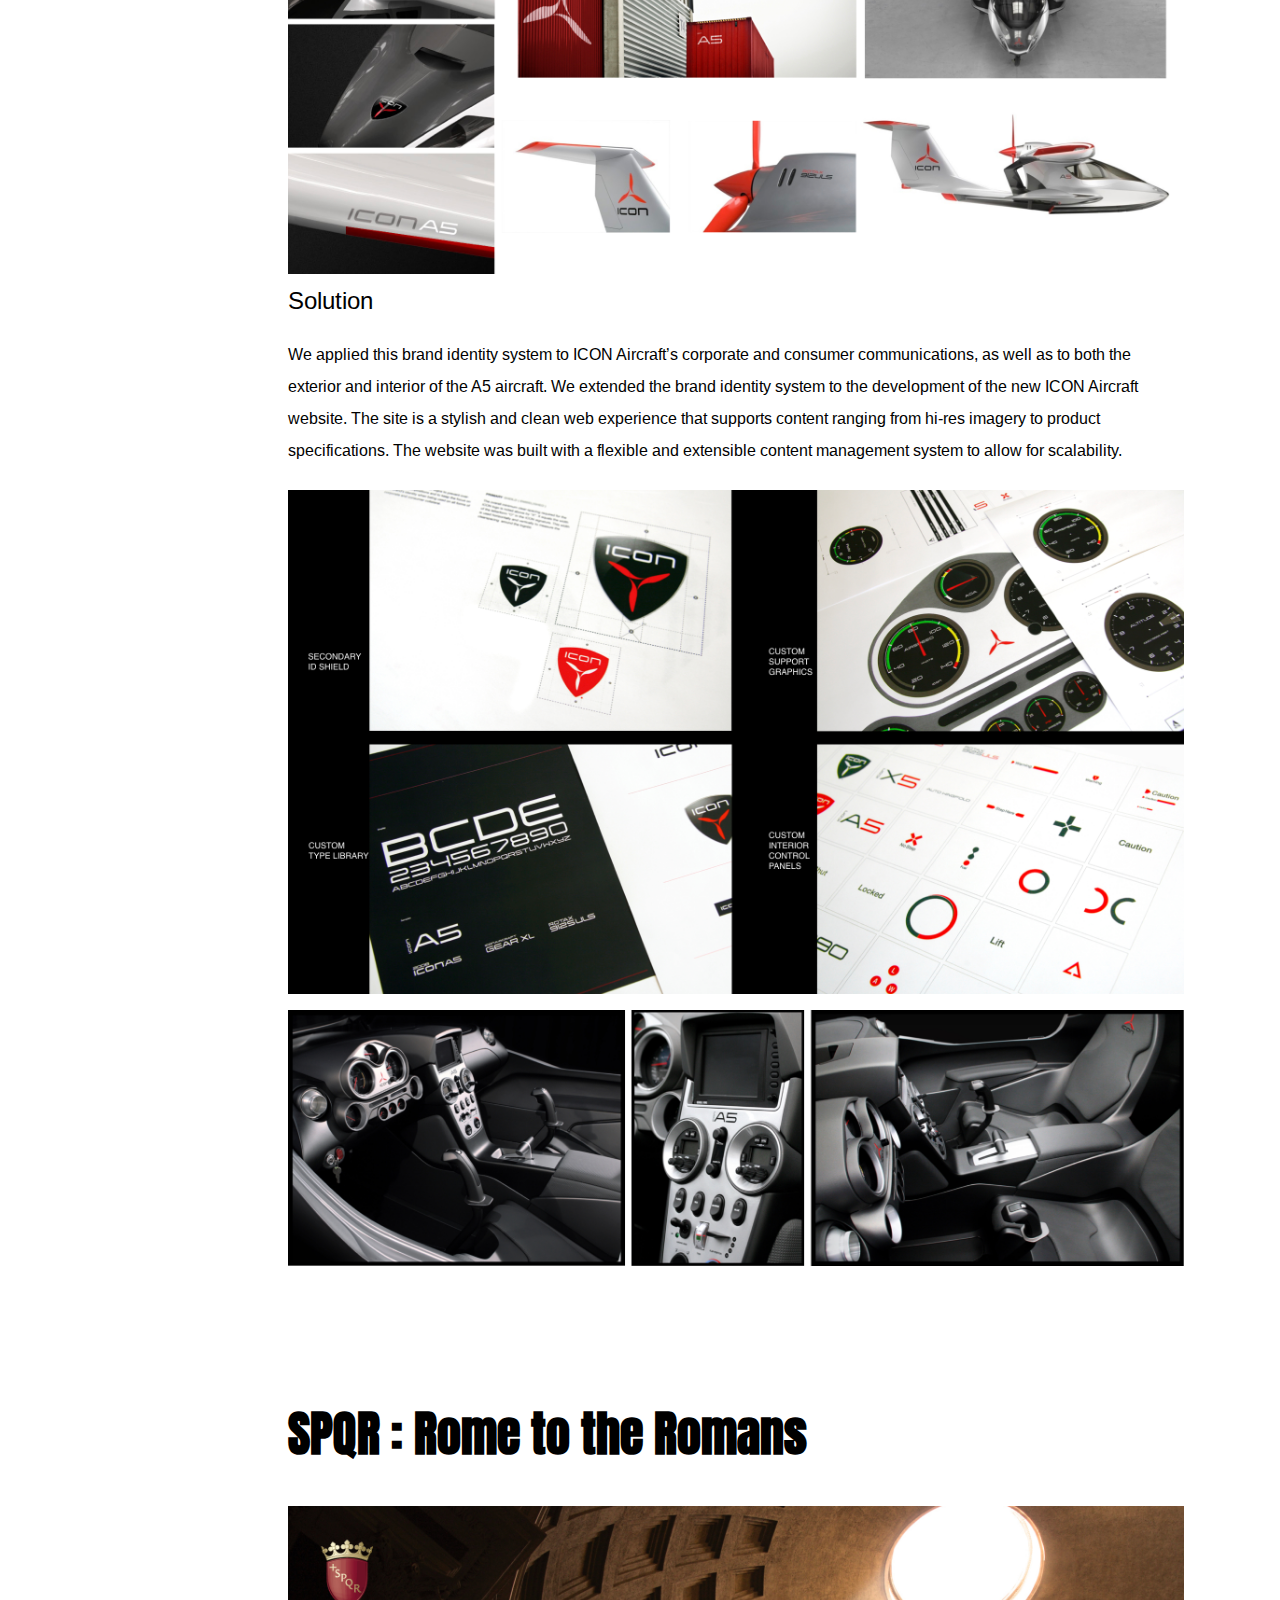
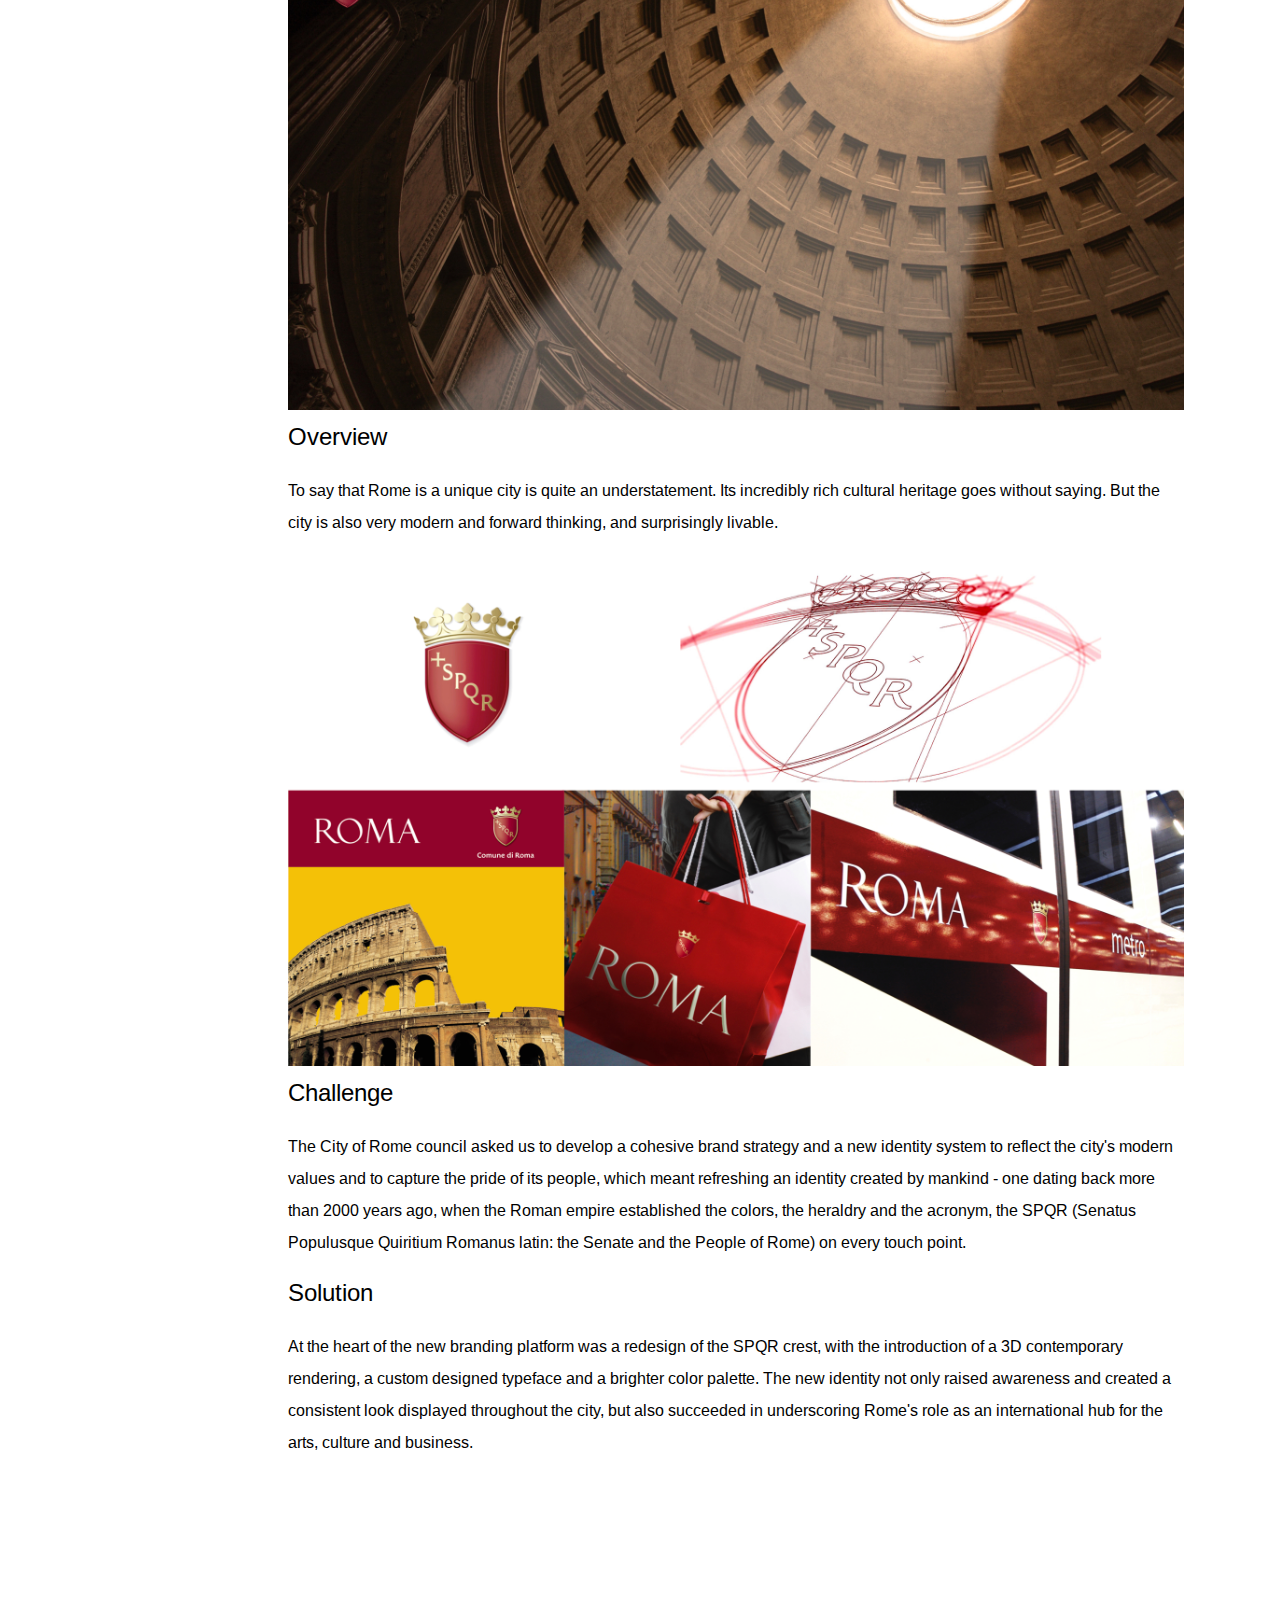
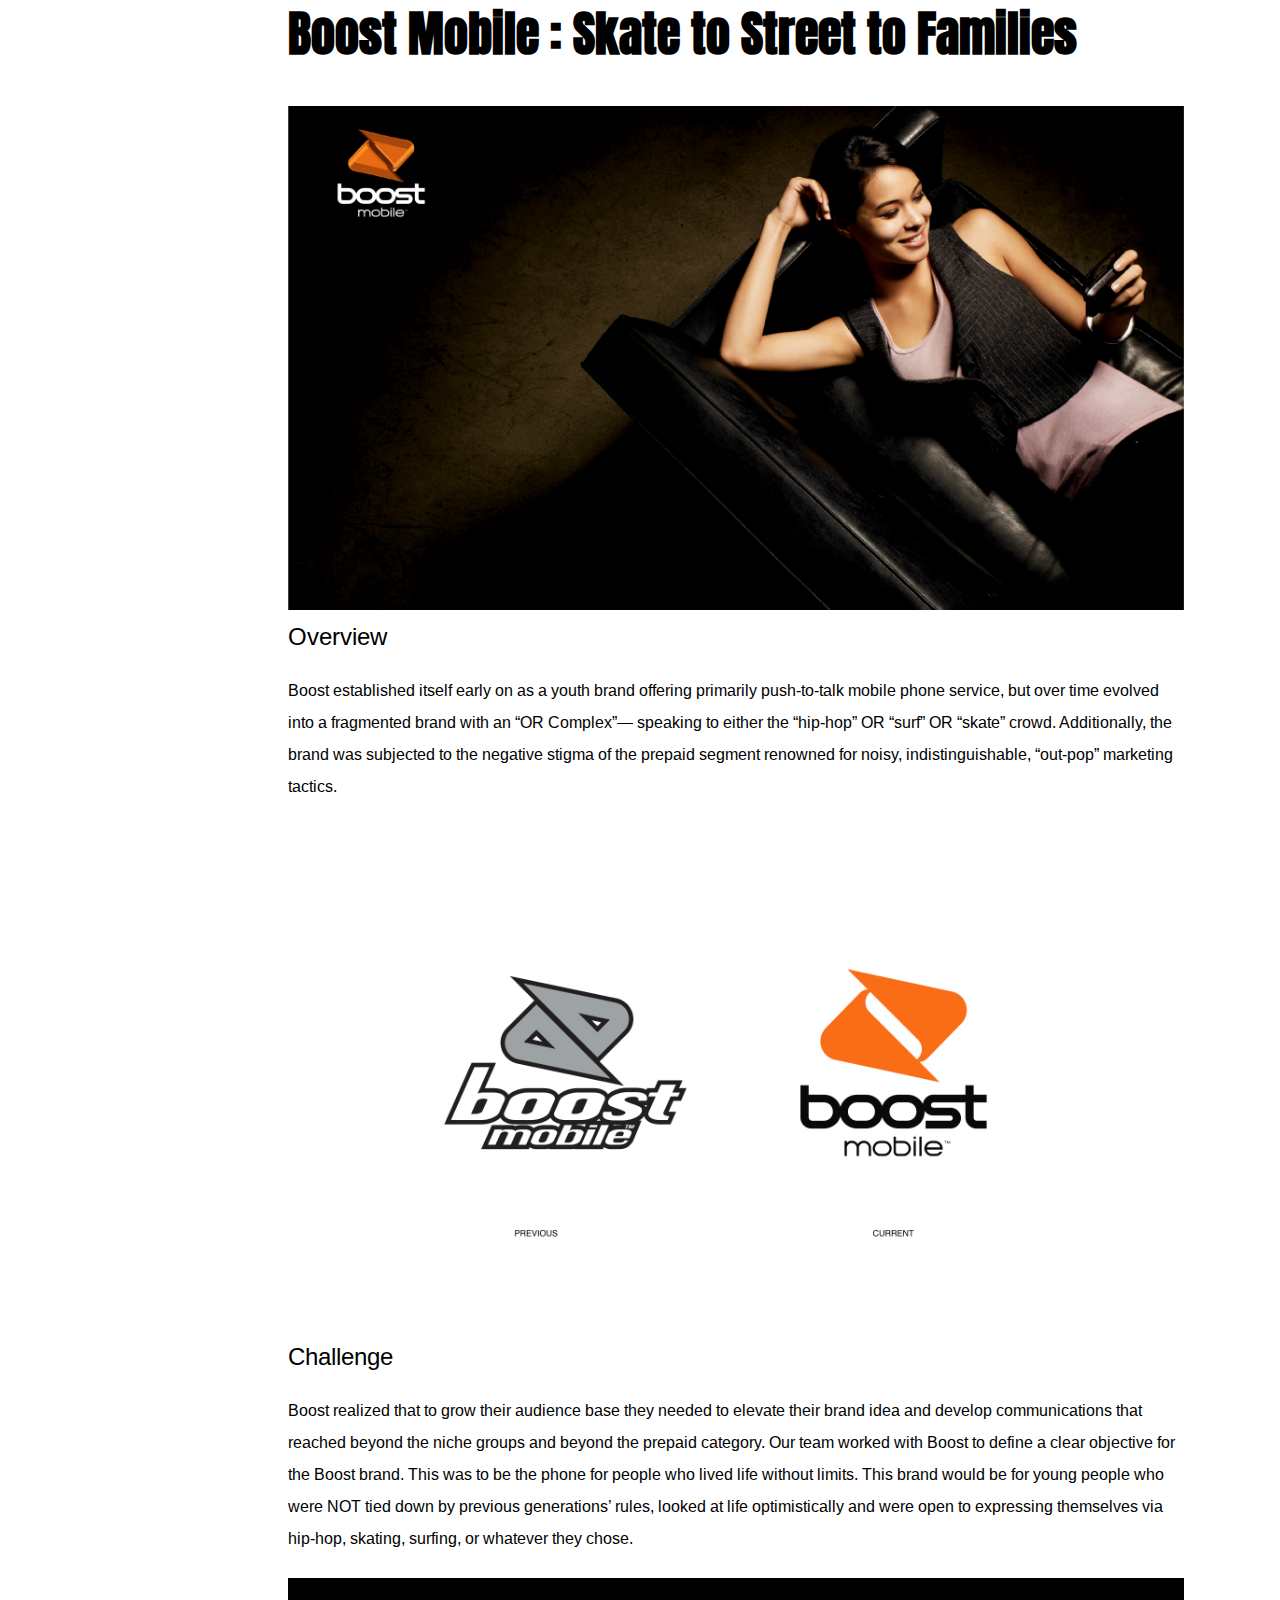
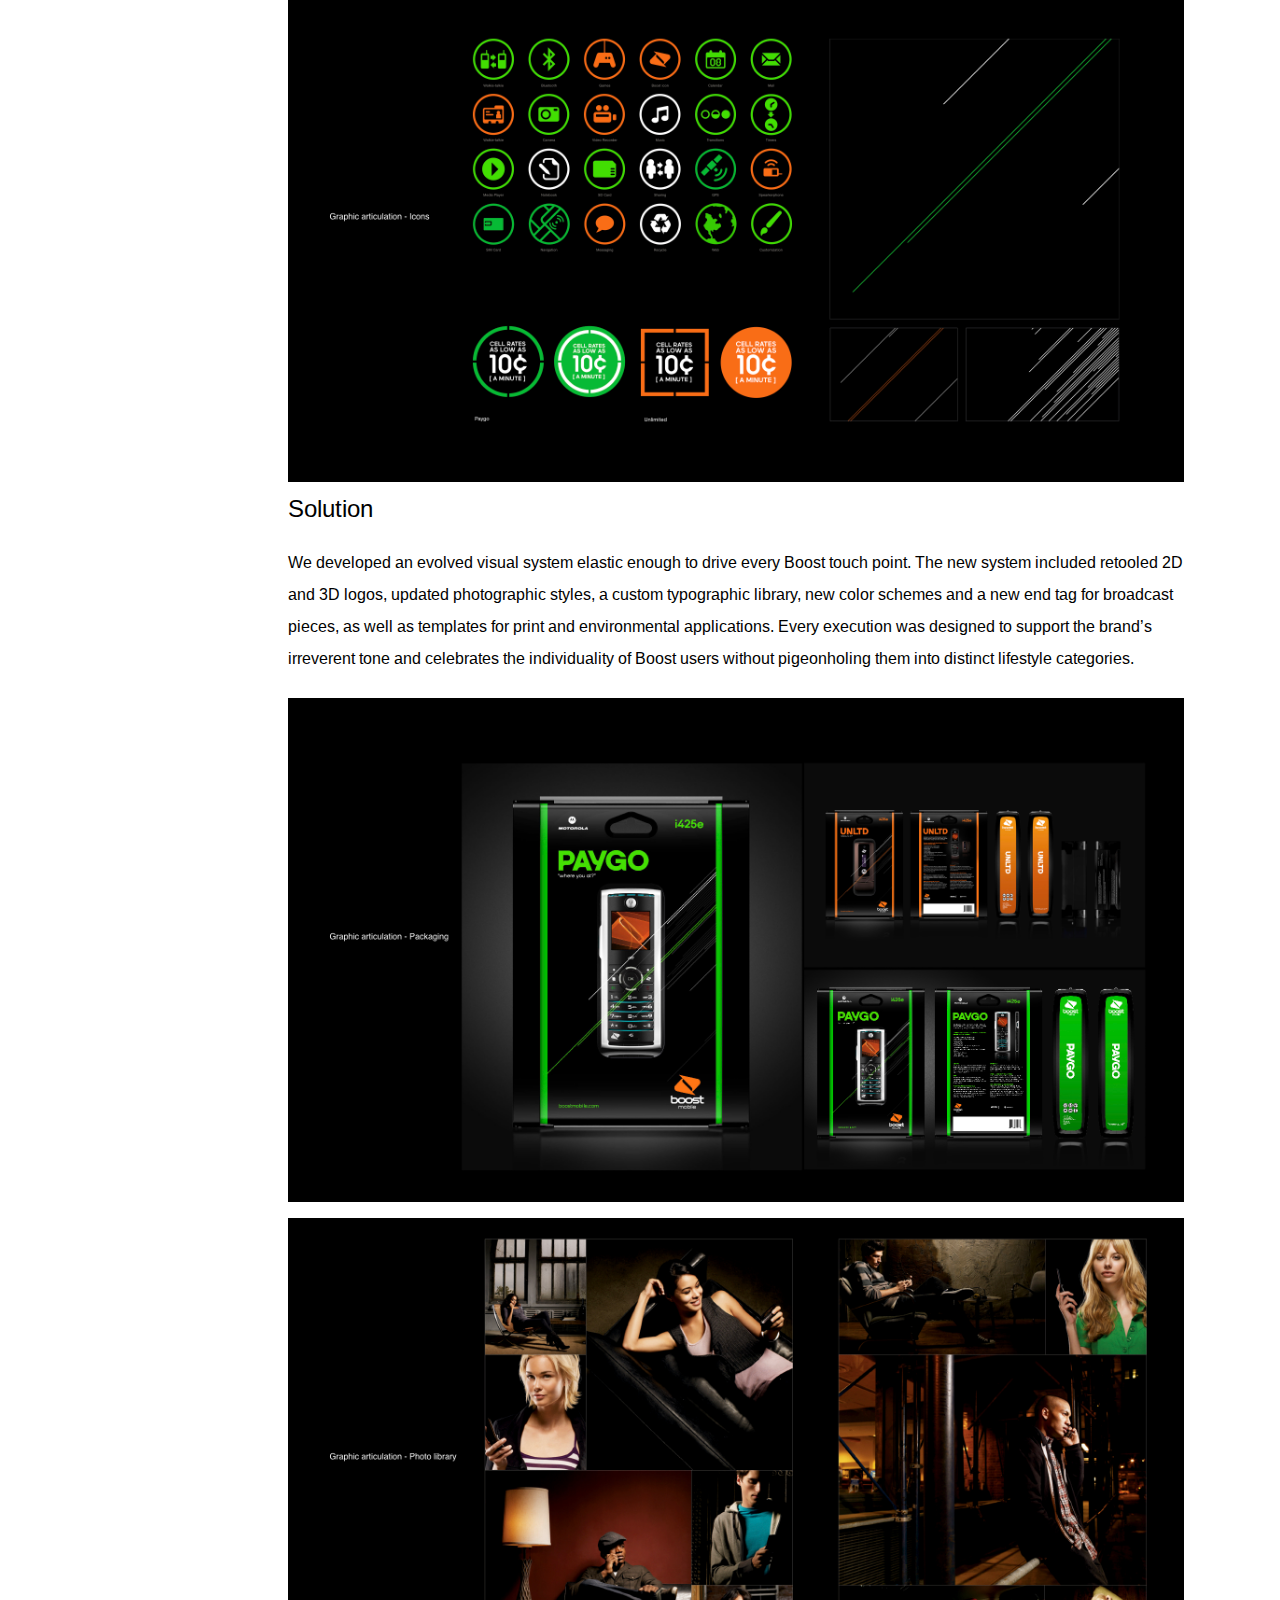
==== commit d70e52f2: "remove icon image" ====
--- a/work.html
+++ b/work.html
@@ -130,7 +130,7 @@
         <div class="case-study" id="tp4">
             <h1>Icon : aircraft</h1>
             <div class="work-picture">
-                <img src="./images/other/icon/icon.001.jpeg" />
+                <img src="./images/other/icon/icon.002.jpeg" />
             </div>
             <h4>Overview</h4>
             <div class="paragraph">
@@ -139,7 +139,7 @@
                     engineered a revolutionary recreational aircraft.</p>
             </div>
             <div class="work-picture">
-                <img src="./images/other/icon/icon.002.jpeg" />
+                <img src="./images/other/icon/icon.003.jpeg" />
             </div>
             <h4>Challenge</h4>
             <div class="paragraph">
@@ -155,7 +155,7 @@
                     a nod toward strength and high-performance sport.</p>
             </div>
             <div class="work-picture">
-                <img src="./images/other/icon/icon.003.jpeg" />
+                <img src="./images/other/icon/icon.004.jpeg" />
             </div>
             <h4>Solution</h4>
             <div class="paragraph">
@@ -164,9 +164,6 @@
                     to the development of the new ICON Aircraft website. The site is a stylish and clean web experience
                     that supports content ranging from hi-res imagery to product specifications. The website was built
                     with a flexible and extensible content management system to allow for scalability.</p>
-            </div>
-            <div class="work-picture">
-                <img src="./images/other/icon/icon.004.jpeg" />
             </div>
             <div class="work-picture">
                 <img src="./images/other/icon/icon.005.jpeg" />
--- a/css/style.css
+++ b/css/style.css
@@ -67,7 +67,14 @@
           transform: scale(1);
 }
 
+nav.hidden {
+  -webkit-transform: translateY(-100%);
+          transform: translateY(-100%);
+}
+
 nav {
+  -webkit-transition: .5s;
+  transition: .5s;
   top: 0;
   position: fixed;
   display: -webkit-box;
@@ -115,9 +122,9 @@
   -webkit-box-direction: normal;
       -ms-flex-direction: column;
           flex-direction: column;
-  -webkit-box-pack: end;
-      -ms-flex-pack: end;
-          justify-content: flex-end;
+  -webkit-box-pack: center;
+      -ms-flex-pack: center;
+          justify-content: center;
   -webkit-box-align: start;
       -ms-flex-align: start;
           align-items: flex-start;
@@ -163,6 +170,8 @@
 }
 
 #video_contain #volume {
+  color: #fbfbfb;
+  text-shadow: 0.08rem 0.06rem rgba(0, 0, 0, 0.75);
   margin: 1rem;
   cursor: pointer;
   position: absolute;
@@ -172,18 +181,25 @@
 
 #video_contain #video {
   z-index: -100;
-  position: fixed;
+  position: absolute;
+  top: 0;
+  bottom: 0;
+  width: 100%;
+  height: 100%;
   overflow: hidden;
-  width: 400%;
-  height: 400%;
-  left: -150%;
-  top: -150%;
 }
 
 #video_contain #video #player {
   opacity: 0;
-  width: 100%;
-  height: 100%;
+  min-width: 150%;
+  min-height: 150%;
+  width: auto;
+  height: auto;
+  position: absolute;
+  top: 50%;
+  left: 50%;
+  -webkit-transform: translate(-50%, -50%);
+          transform: translate(-50%, -50%);
 }
 
 .section {
@@ -265,6 +281,7 @@
 }
 
 work projects .project video {
+  height: inherit;
   max-width: unset;
   -webkit-transition: .5s;
   transition: .5s;
@@ -272,9 +289,7 @@
 }
 
 work projects .project img {
-  height: -webkit-fit-content;
-  height: -moz-fit-content;
-  height: fit-content;
+  height: inherit;
   -webkit-transition: .5s;
   transition: .5s;
   opacity: 1;
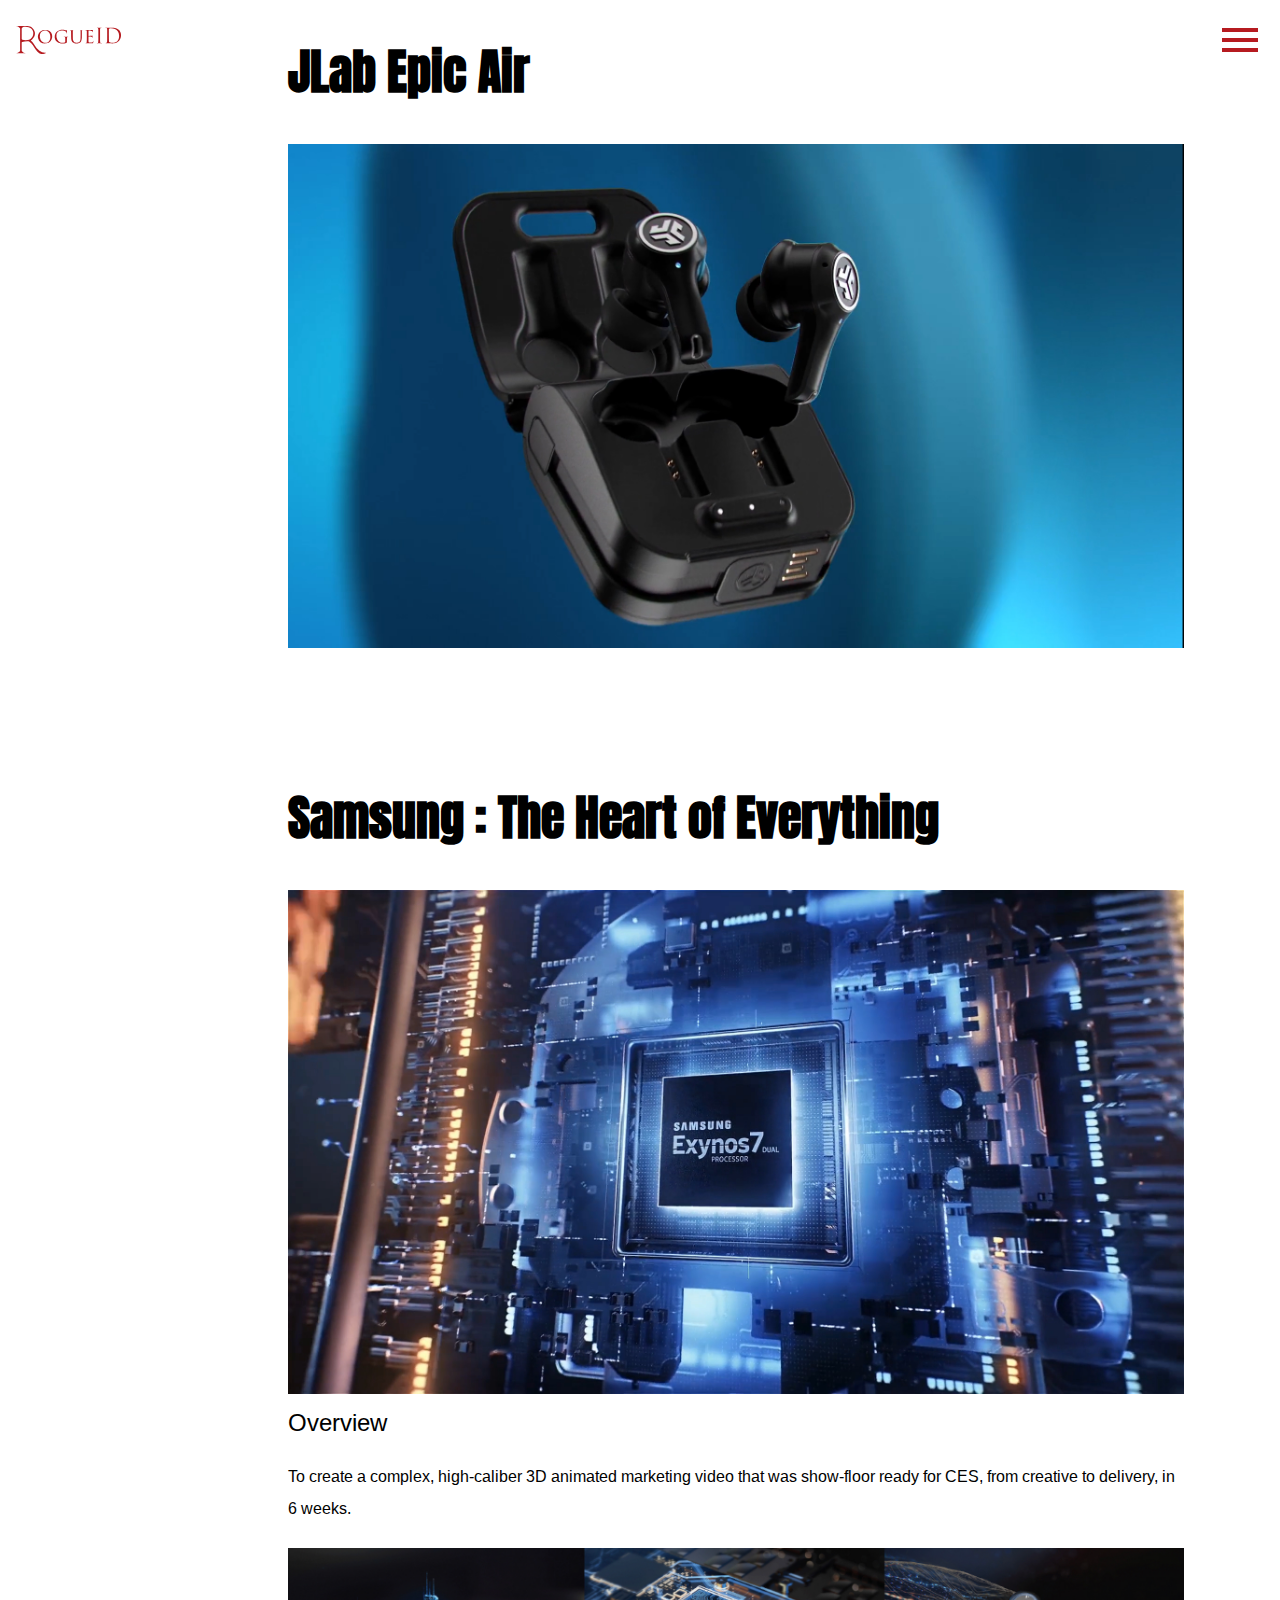
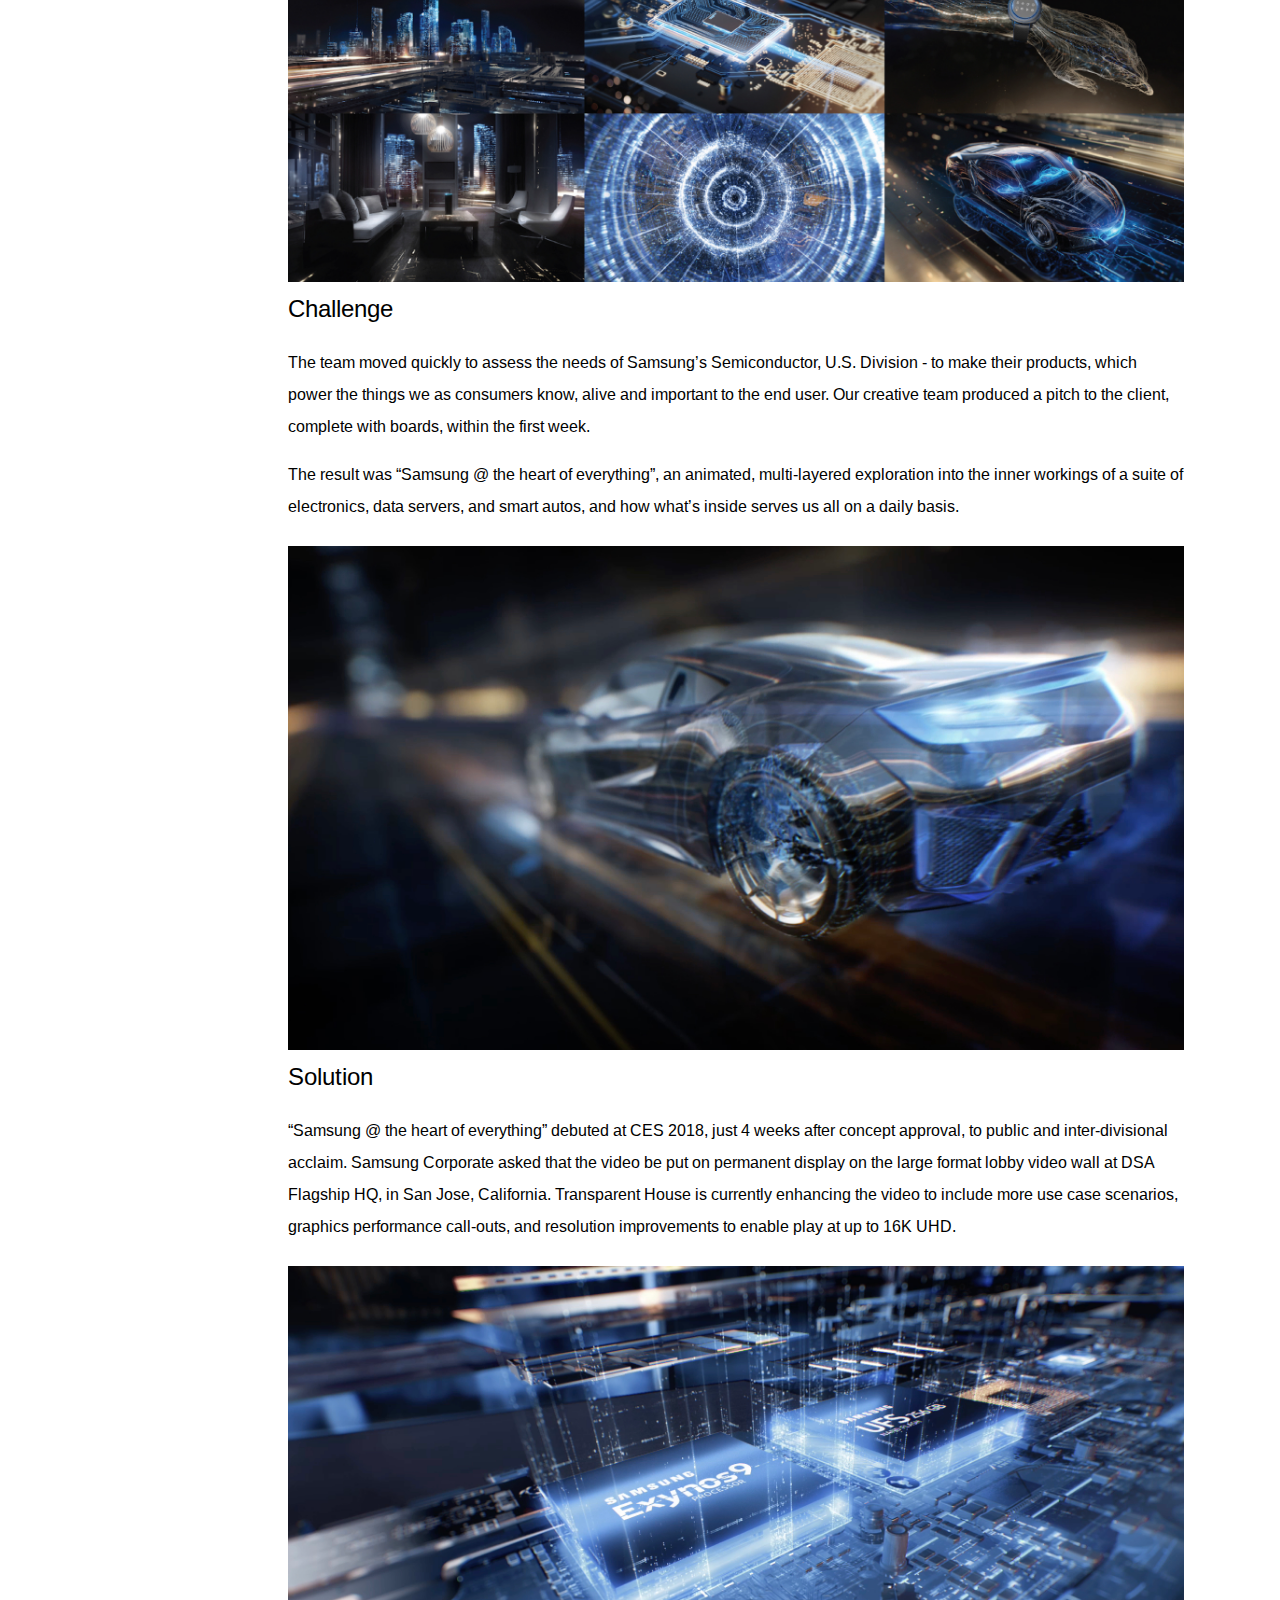
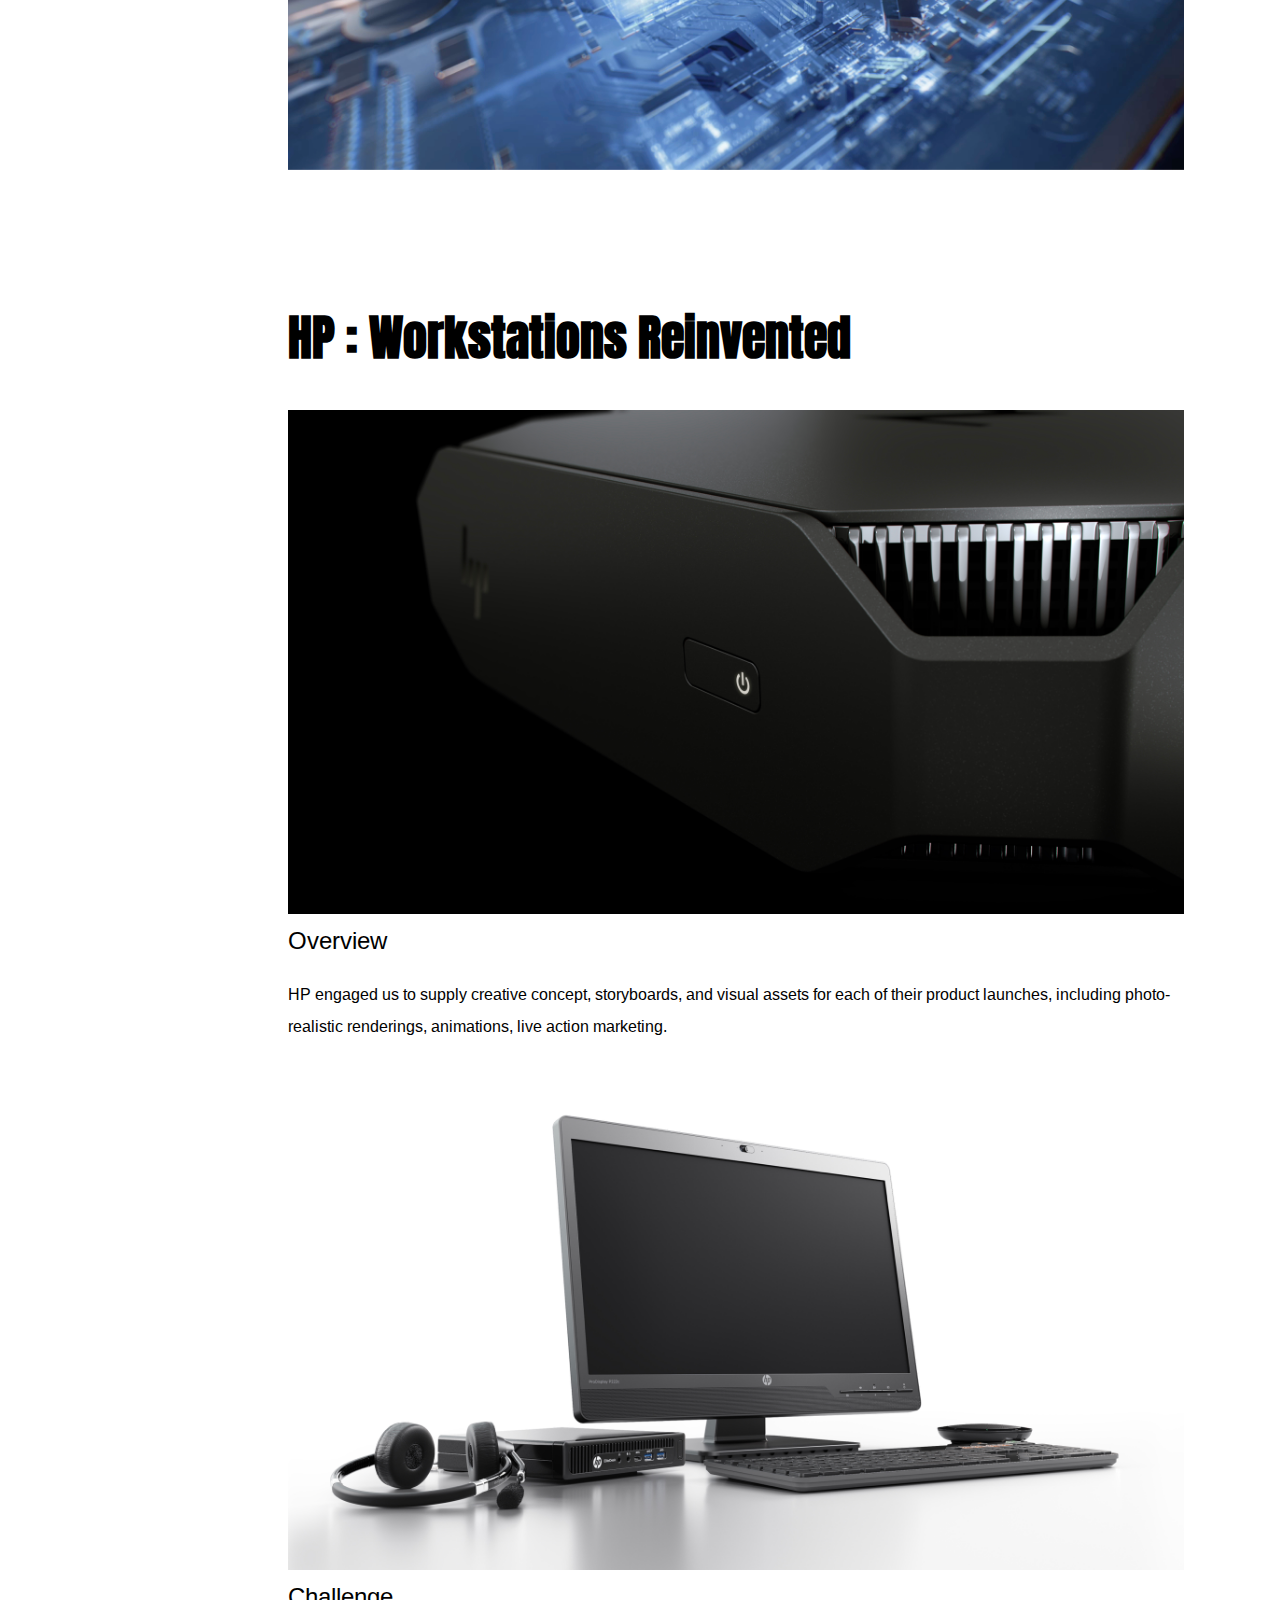
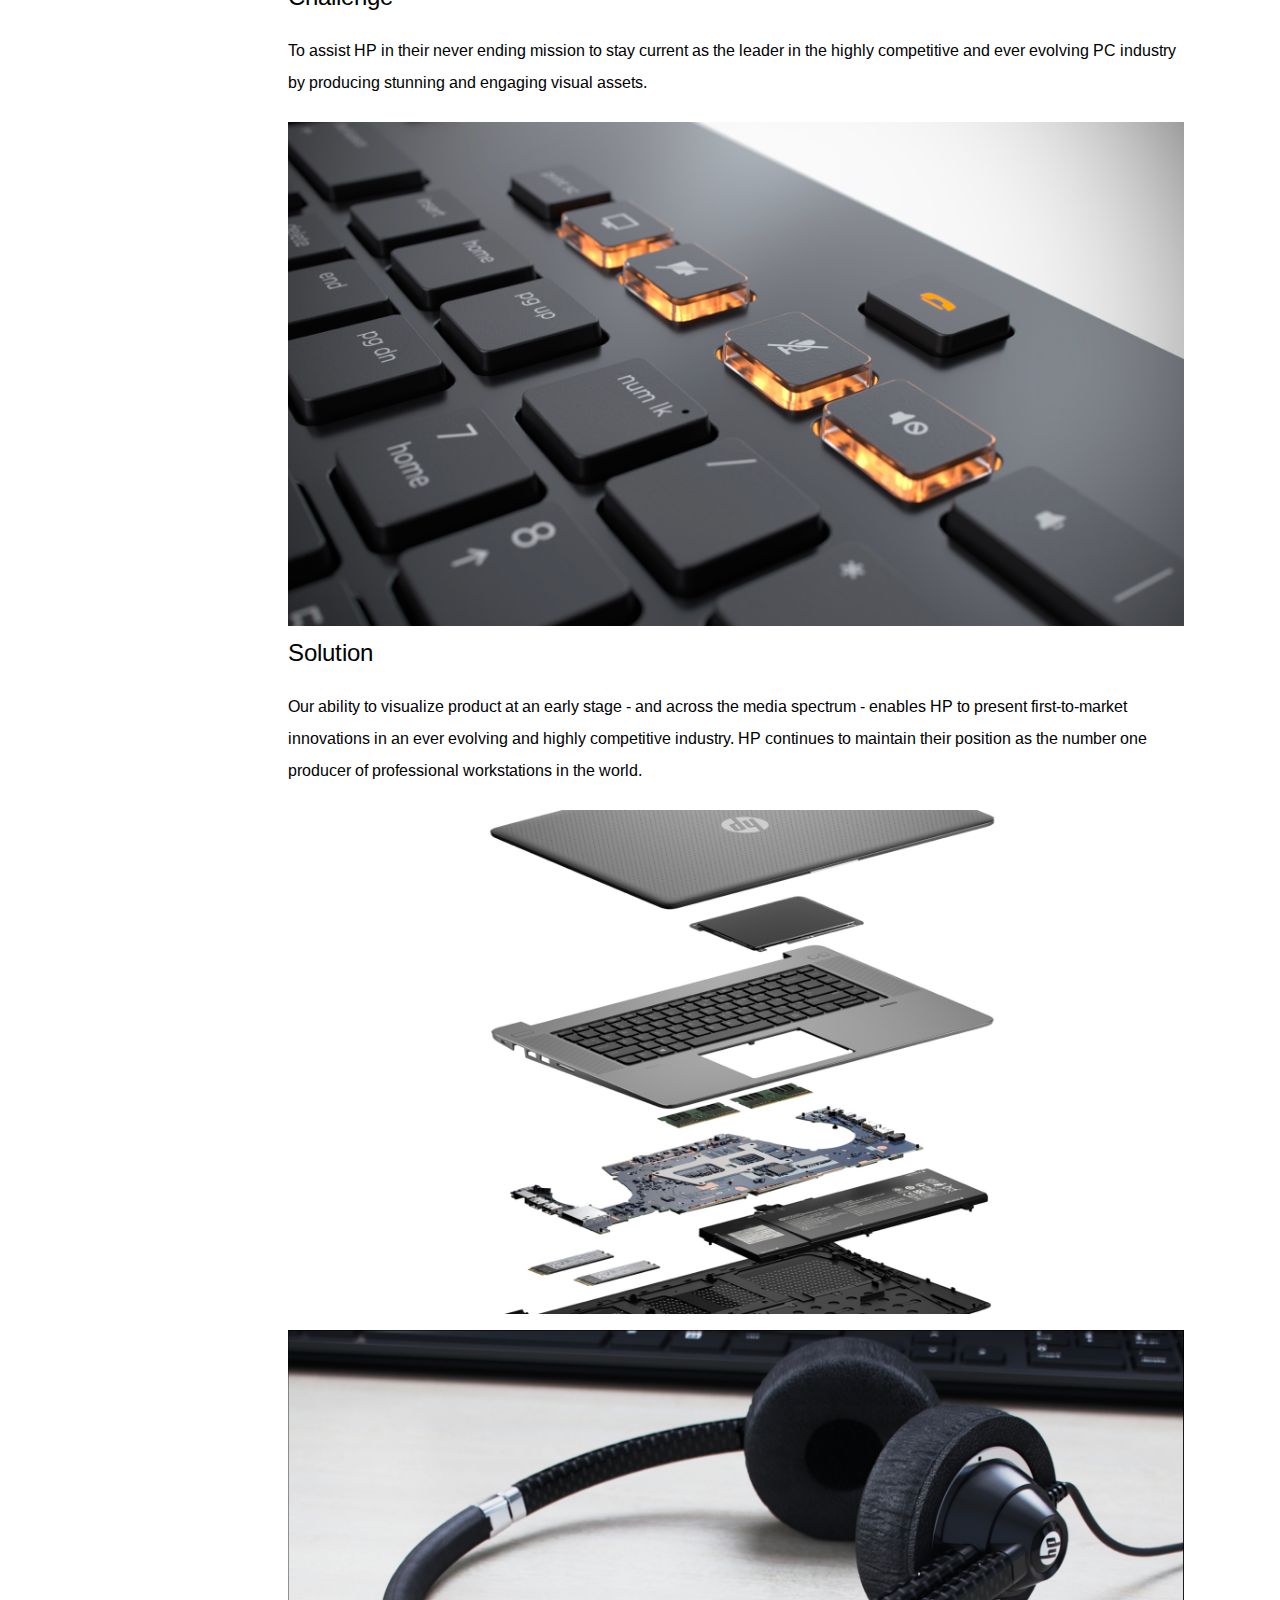
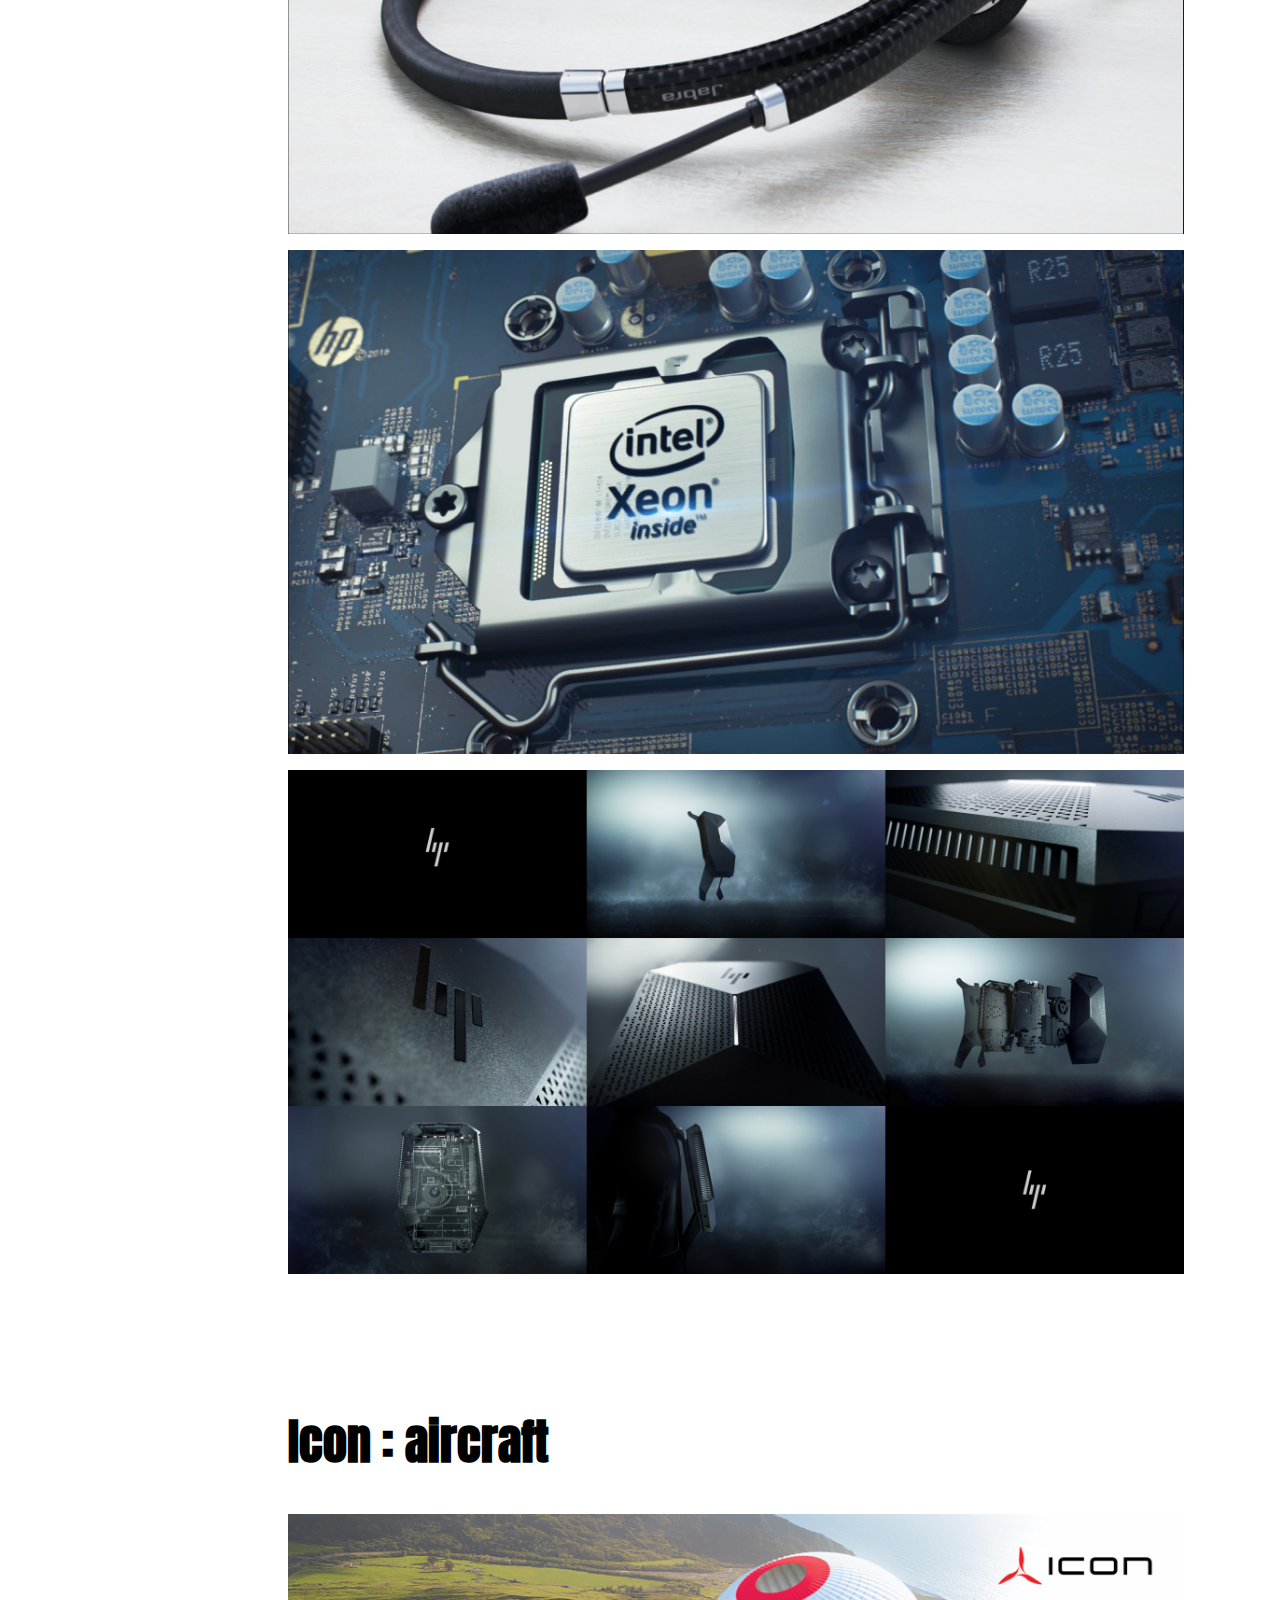
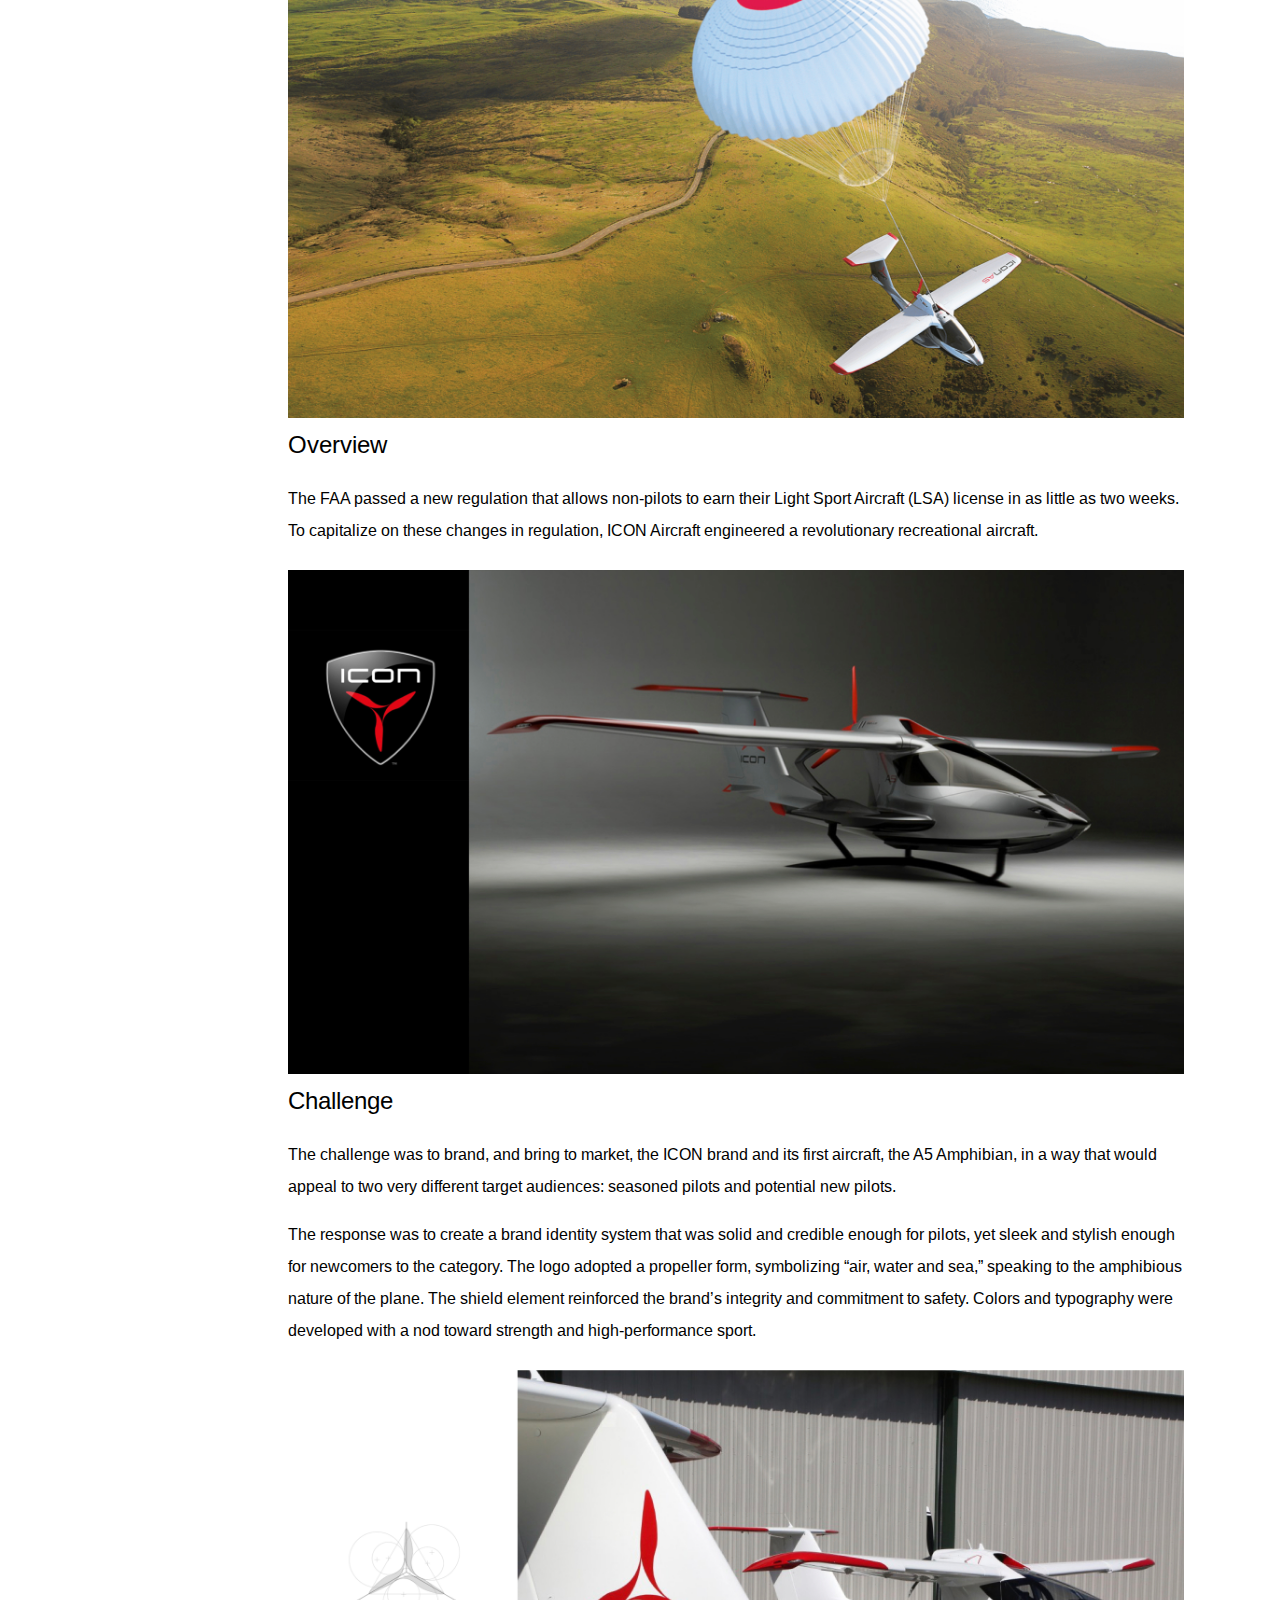
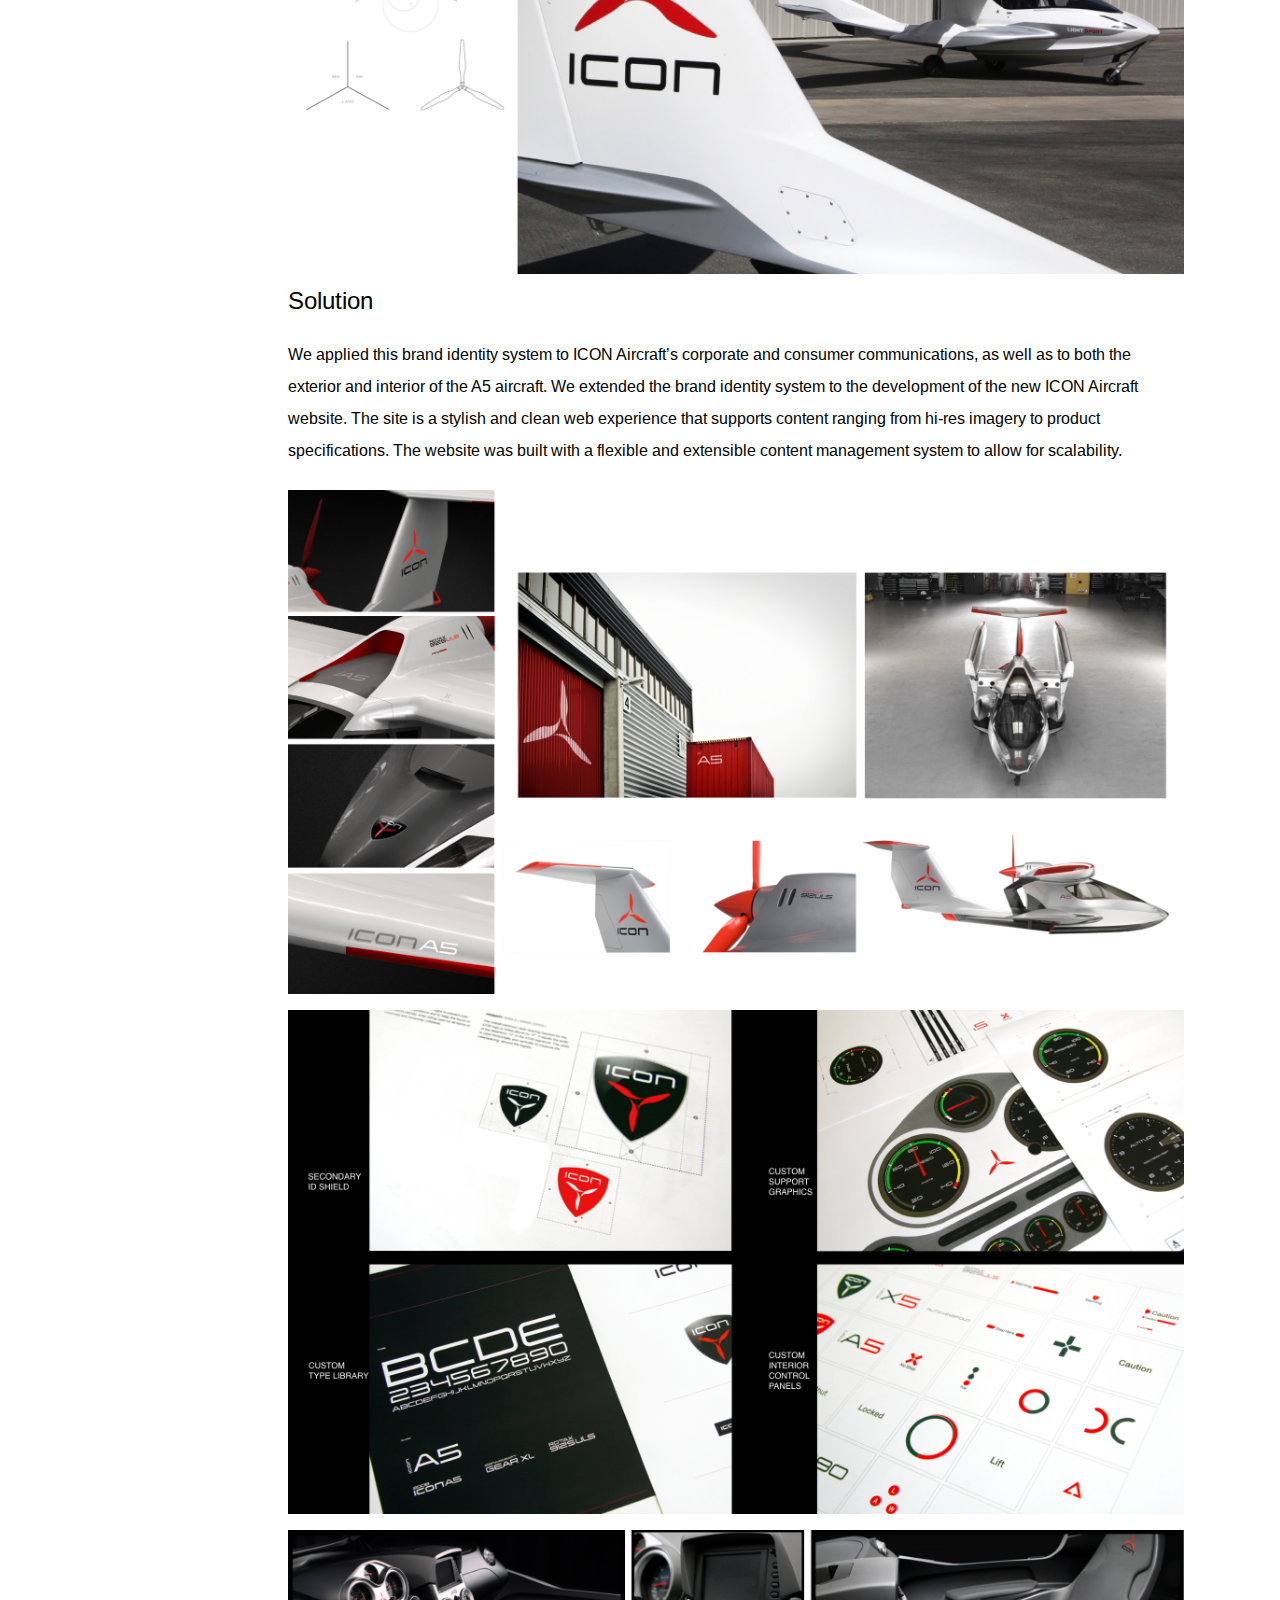
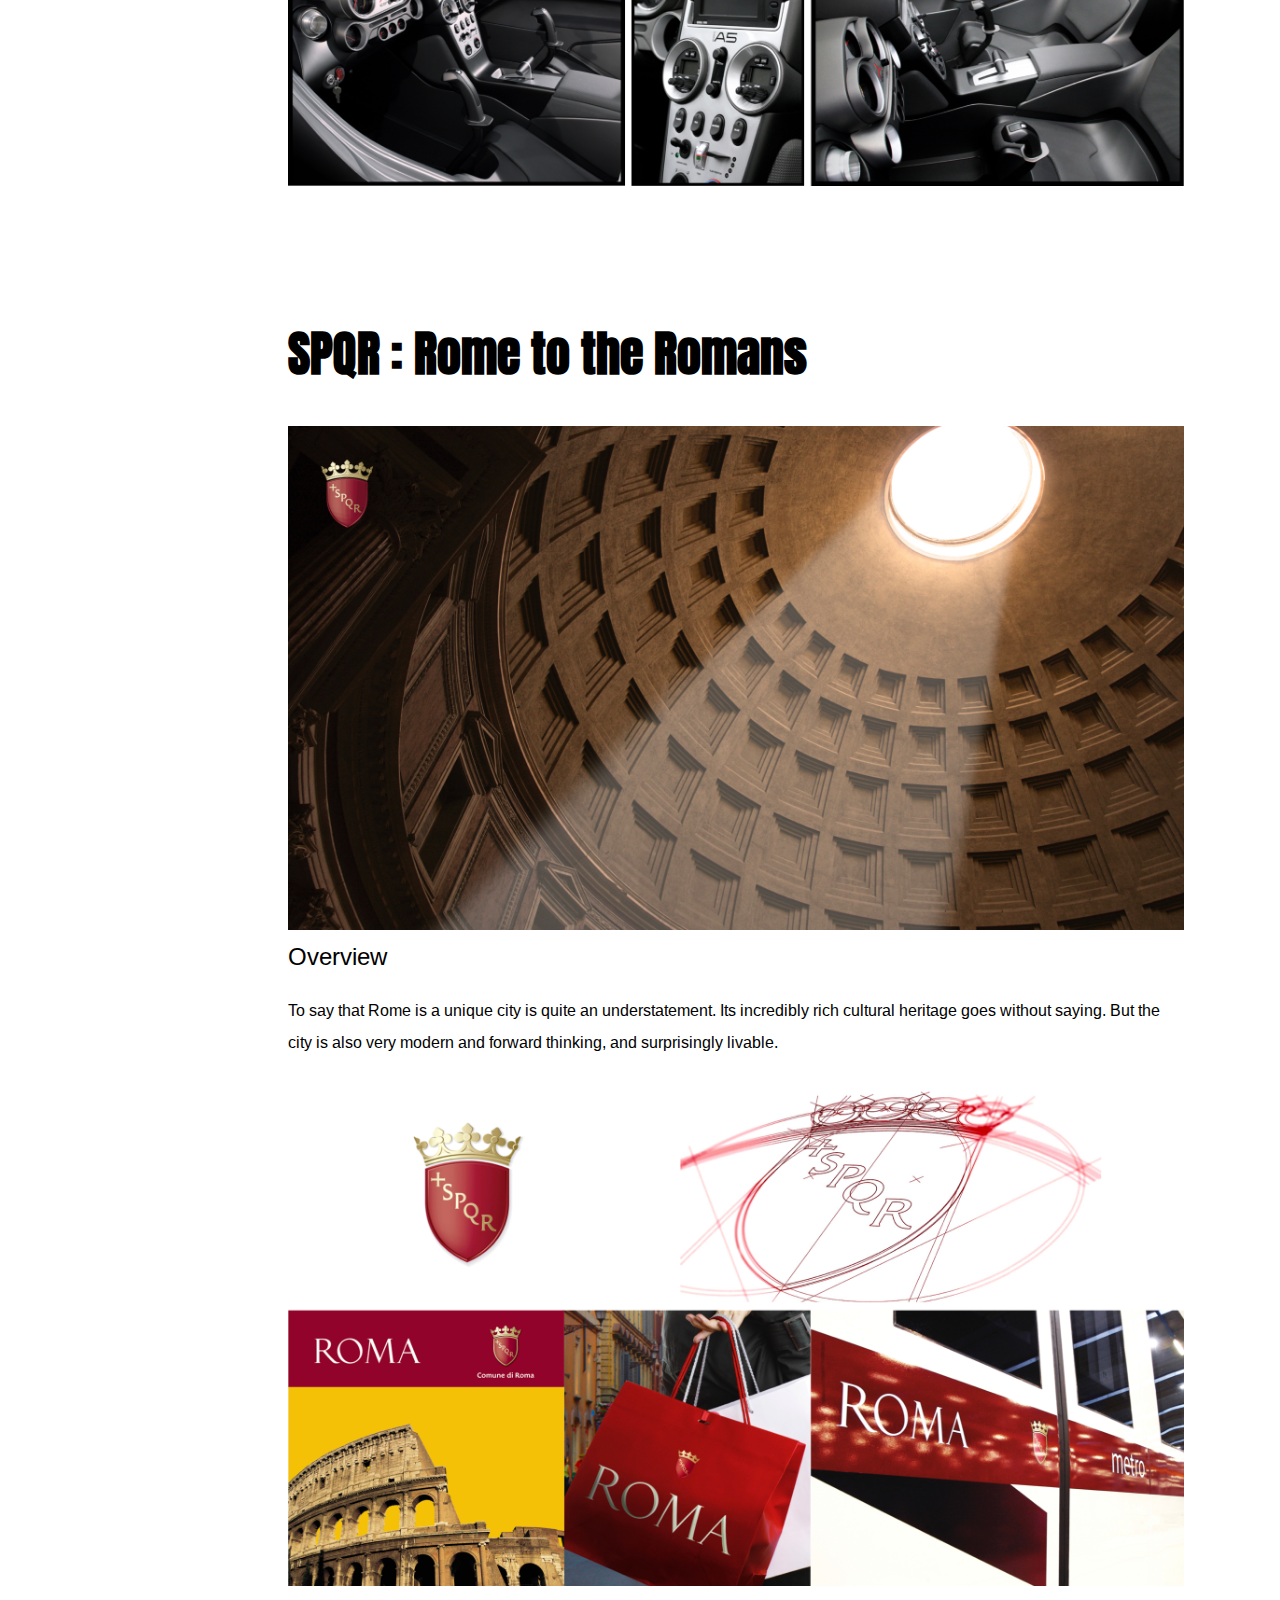
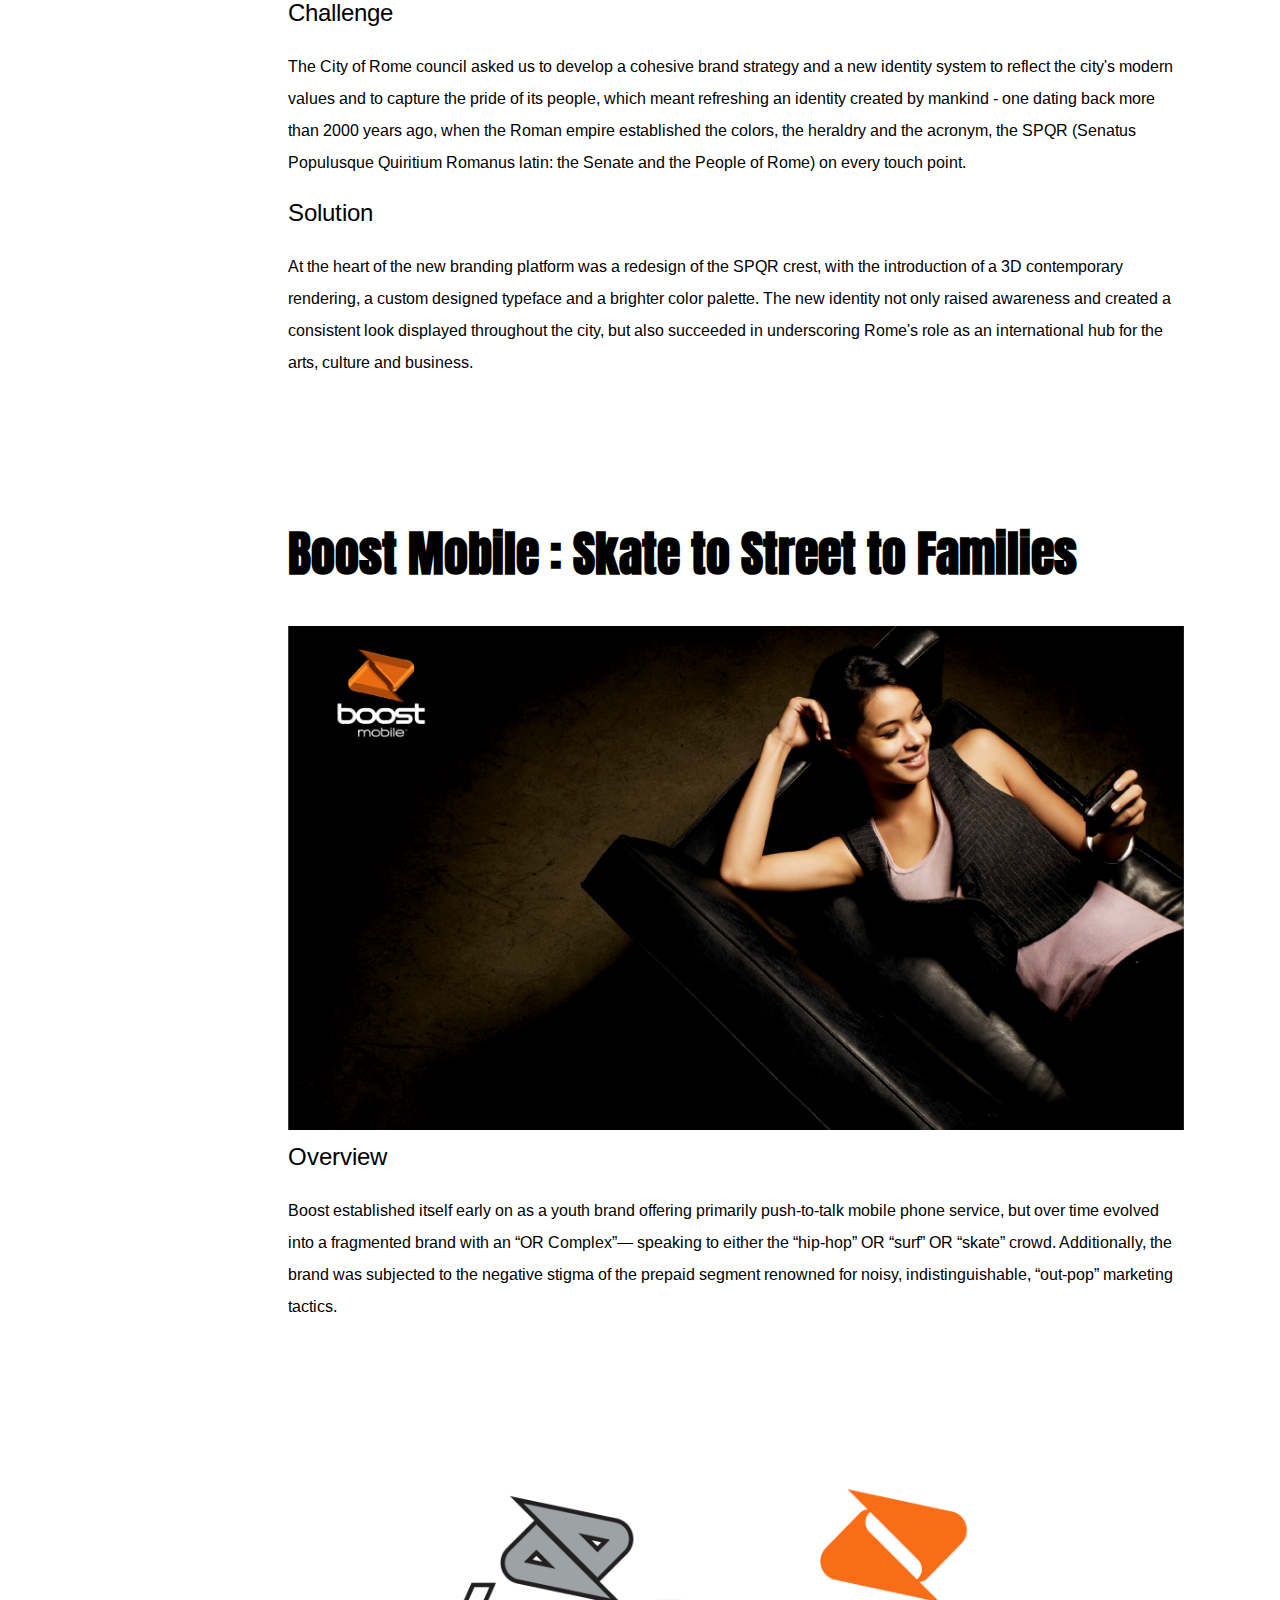
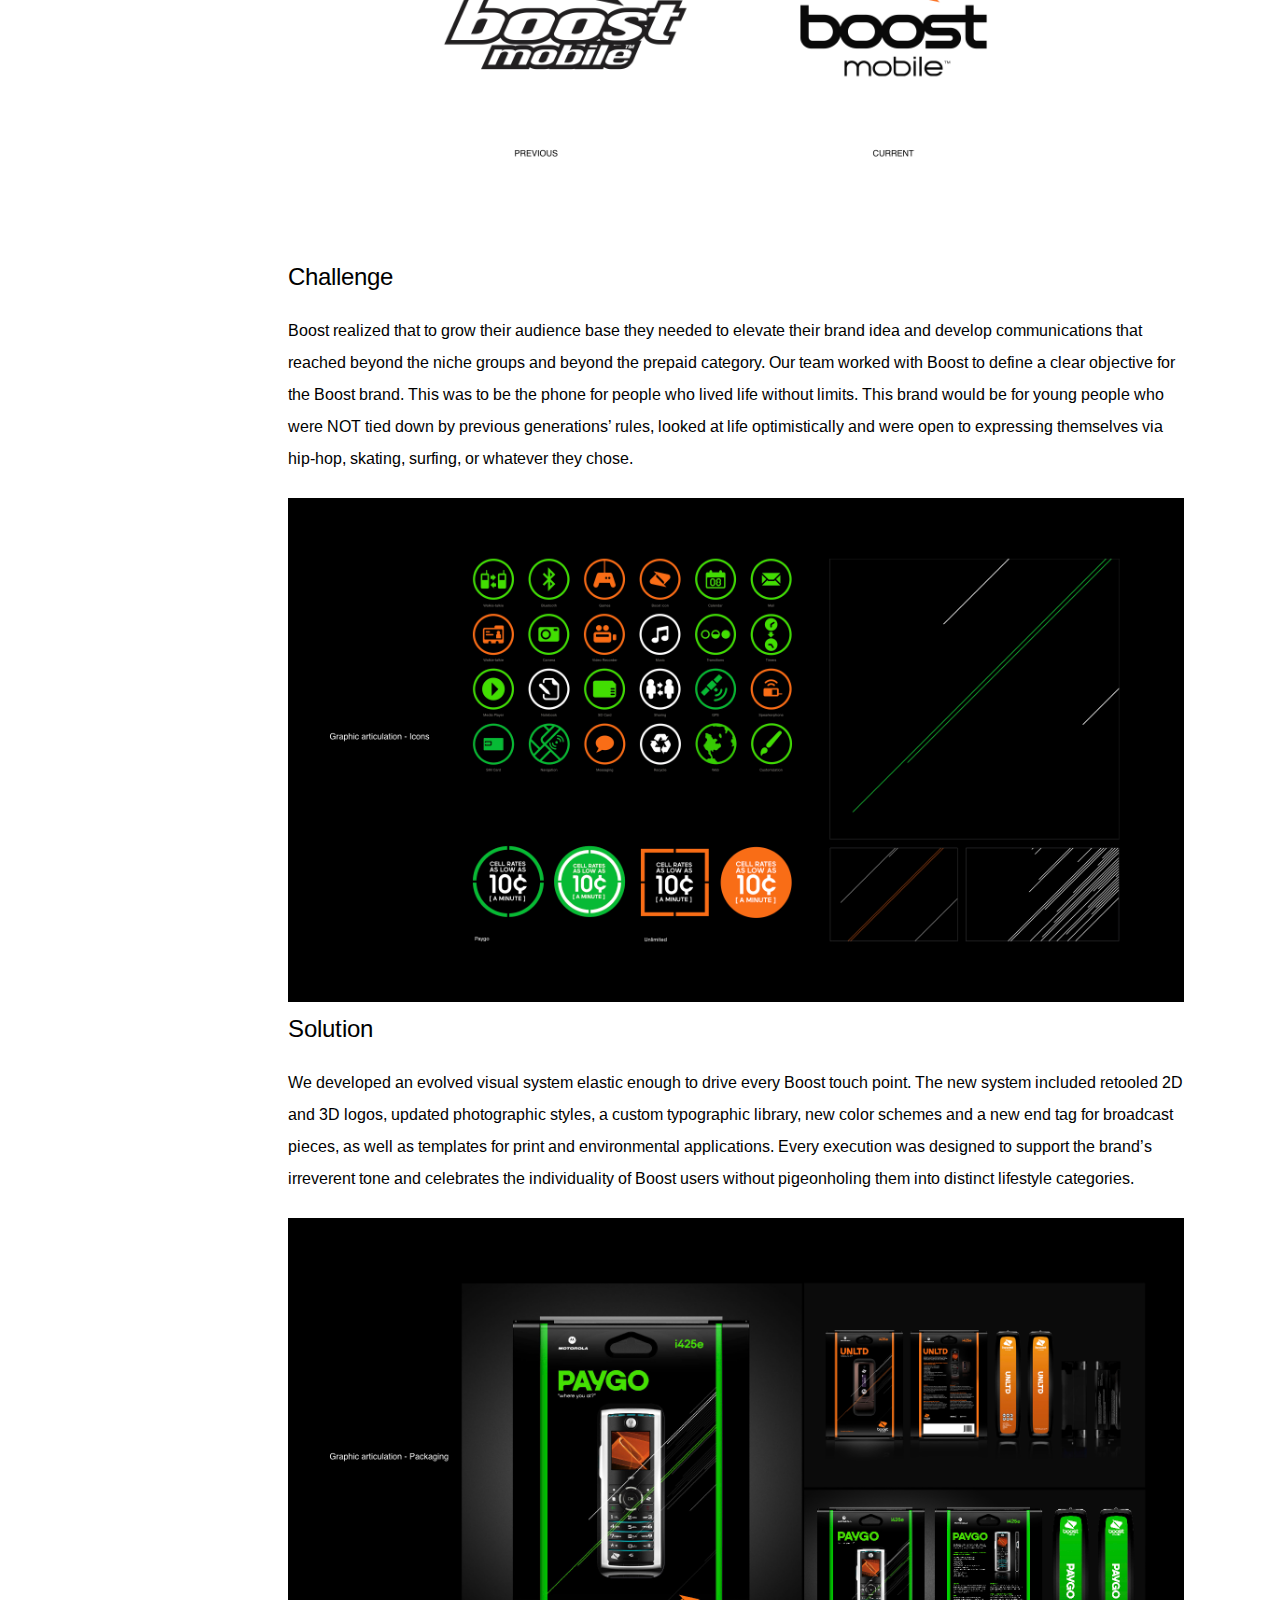
==== commit 214893f6: "removed new image" ====
--- a/work.html
+++ b/work.html
@@ -130,7 +130,7 @@
         <div class="case-study" id="tp4">
             <h1>Icon : aircraft</h1>
             <div class="work-picture">
-                <img src="./images/other/icon/icon.002.jpeg" />
+                <img src="./images/other/icon/icon.001.jpeg" />
             </div>
             <h4>Overview</h4>
             <div class="paragraph">
@@ -139,7 +139,7 @@
                     engineered a revolutionary recreational aircraft.</p>
             </div>
             <div class="work-picture">
-                <img src="./images/other/icon/icon.003.jpeg" />
+                <img src="./images/other/icon/icon.002.jpeg" />
             </div>
             <h4>Challenge</h4>
             <div class="paragraph">
@@ -155,7 +155,7 @@
                     a nod toward strength and high-performance sport.</p>
             </div>
             <div class="work-picture">
-                <img src="./images/other/icon/icon.004.jpeg" />
+                <img src="./images/other/icon/icon.003.jpeg" />
             </div>
             <h4>Solution</h4>
             <div class="paragraph">
@@ -164,6 +164,9 @@
                     to the development of the new ICON Aircraft website. The site is a stylish and clean web experience
                     that supports content ranging from hi-res imagery to product specifications. The website was built
                     with a flexible and extensible content management system to allow for scalability.</p>
+            </div>
+            <div class="work-picture">
+                <img src="./images/other/icon/icon.004.jpeg" />
             </div>
             <div class="work-picture">
                 <img src="./images/other/icon/icon.005.jpeg" />
